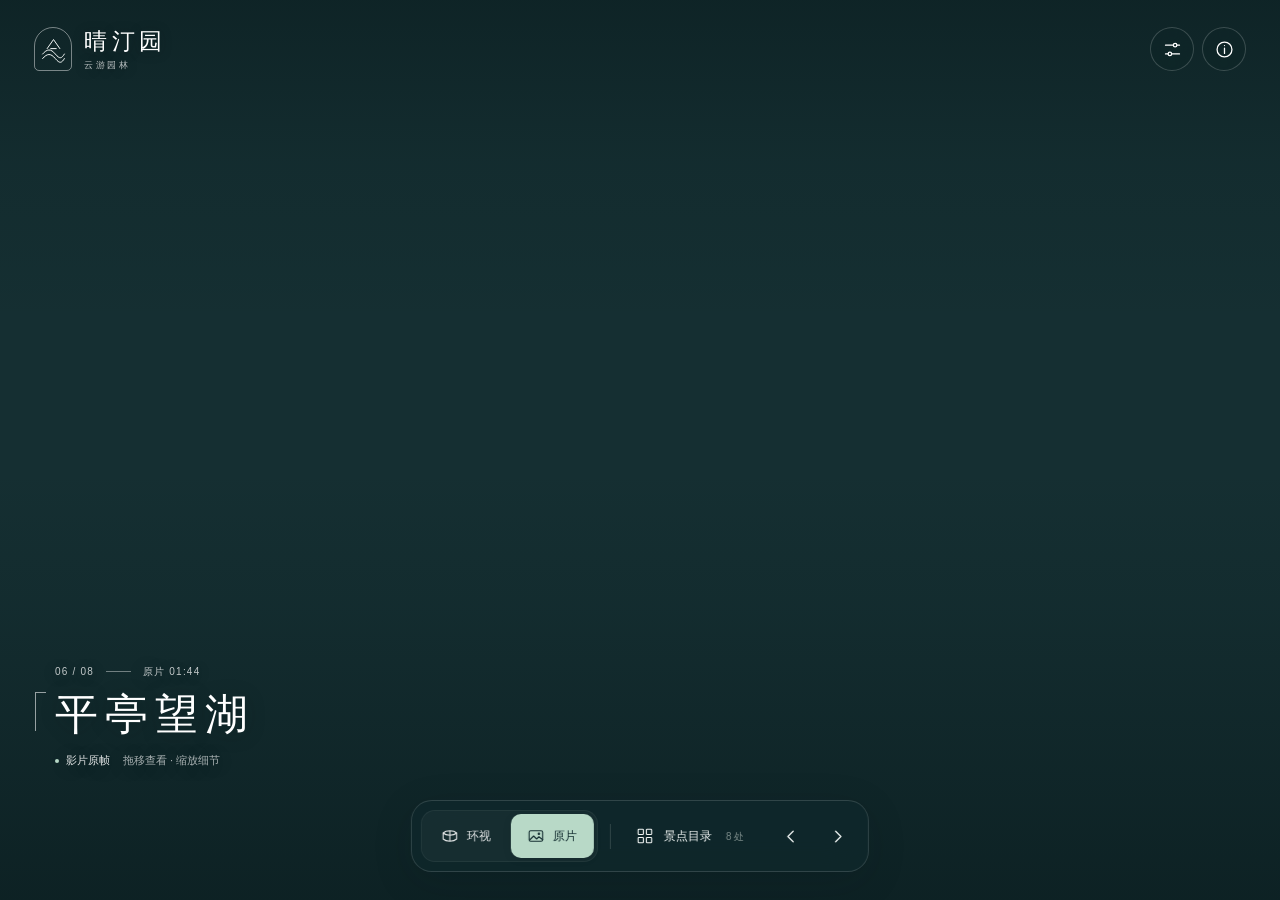
==== docs/index.html @ 7a7ada2b "Update public tour with original-film views and eight photographic inferred panoramas" ====
<!doctype html>
<html lang="zh-CN">
<head>
  <meta charset="utf-8">
  <meta name="viewport" content="width=device-width, initial-scale=1, viewport-fit=cover">
  <meta name="theme-color" content="#152f32">
  <meta name="description" content="走入晴汀园，环视湖岸、花廊与林下八处景致，也可对照最终影片的原片画面。">
  <meta http-equiv="Content-Security-Policy" content="default-src 'none'; script-src 'self'; style-src 'self'; img-src 'self' data:; connect-src 'none'; media-src 'none'; object-src 'none'; base-uri 'none'">
  <title>晴汀园 · 云游园林</title>
  <link rel="stylesheet" href="style.css?v=ui-20261027">
</head>
<body>
  <main id="tour" class="tour">
    <section id="view-area" class="view-area" tabindex="0" role="region" aria-label="园林画面，可拖动环视或缩放，Home 复位">
      <div id="photo-stage" class="photo-stage"><div id="photo-slot" class="photo-slot"></div></div>
      <canvas id="model-canvas" class="panorama" aria-hidden="true" hidden></canvas>
    </section>
    <div class="scene-shade" aria-hidden="true"></div>
    <header class="masthead">
      <div class="brand"><span class="brand-mark" aria-hidden="true"><svg viewBox="0 0 32 32"><path d="M4 21c5-6 9-6 14 0s7 5 10 0M4 26c5-6 9-6 14 0s7 5 10 0M9 15l7-10 7 10M13 15h6"/></svg></span><div><p id="tour-title" class="brand-name">晴汀园</p><p class="brand-caption">云游园林</p></div></div>
      <div class="header-actions">
        <button id="tools-toggle" class="icon-button" type="button" aria-label="画面工具" aria-expanded="false" aria-controls="view-tools" title="画面工具"><svg viewBox="0 0 24 24" aria-hidden="true"><path d="M4 7h9m4 0h3M4 17h3m4 0h9"/><circle cx="15" cy="7" r="2"/><circle cx="9" cy="17" r="2"/></svg></button>
        <button id="about-open" class="icon-button" type="button" aria-label="取景说明" aria-haspopup="dialog" aria-controls="about-dialog" title="取景说明"><svg viewBox="0 0 24 24" aria-hidden="true"><circle cx="12" cy="12" r="8.5"/><path d="M12 10.5v6M12 7.5h.01"/></svg></button>
      </div>
    </header>
    <section class="scene-heading" aria-label="当前景点">
      <div class="scene-eyebrow"><span id="scene-counter">06 / 08</span><span class="eyebrow-line" aria-hidden="true"></span><span id="source-time">原片 01:44</span></div>
      <h1 id="scene-title">平亭望湖</h1>
      <div class="view-caption"><span id="scope-label" class="scope-label" role="status" aria-live="polite">原片画面</span><span id="view-hint">拖动查看 · 双指缩放</span></div>
    </section>
    <div id="view-tools" class="view-tools" role="toolbar" aria-label="画面控制" hidden>
      <button id="zoom-in" class="icon-button" type="button" aria-label="放大画面" title="放大" disabled><svg viewBox="0 0 24 24" aria-hidden="true"><path d="M5 12h14M12 5v14"/></svg></button>
      <button id="zoom-out" class="icon-button" type="button" aria-label="缩小画面" title="缩小" disabled><svg viewBox="0 0 24 24" aria-hidden="true"><path d="M5 12h14"/></svg></button>
      <output id="view-value" aria-label="画面缩放">100%</output>
      <span class="tool-divider" aria-hidden="true"></span>
      <button id="reset-view" class="icon-button" type="button" aria-label="复位画面" title="复位 / Home" disabled><svg viewBox="0 0 24 24" aria-hidden="true"><path d="M5 8a8 8 0 1 1-1 7M5 3v5h5"/></svg></button>
      <button id="fullscreen" class="icon-button" type="button" aria-label="进入全屏" aria-pressed="false" title="全屏"><svg viewBox="0 0 24 24" aria-hidden="true"><path d="M8 3H3v5m13-5h5v5M3 16v5h5m13-5v5h-5"/></svg></button>
    </div>
    <div id="load-state" class="load-state" role="status" aria-live="polite" aria-atomic="true"><span class="load-orbit" aria-hidden="true"></span><p id="load-title">正在打开一园清景</p><p id="load-message">影像载入后，可拖动环视。</p><button id="retry" class="primary-button" type="button" hidden>重新载入</button></div>
    <p id="toast" class="toast" role="status" aria-live="polite" hidden></p>
    <footer class="journey-bar" aria-label="游览控制">
      <div class="mode-switch" role="group" aria-label="查看方式">
        <button id="mode-model" type="button" aria-label="摄影补全环视" aria-pressed="false" disabled><svg viewBox="0 0 24 24" aria-hidden="true"><path d="M3 8c4-4 14-4 18 0v8c-4 4-14 4-18 0zM3 8c4 4 14 4 18 0M12 5v14"/></svg><span>环视</span></button>
        <button id="mode-photo" type="button" aria-label="原片画面" aria-pressed="true"><svg viewBox="0 0 24 24" aria-hidden="true"><rect x="3" y="5" width="18" height="14" rx="2"/><path d="m4 17 5-5 4 4 3-3 5 4"/><circle cx="16" cy="9" r="1"/></svg><span>原片</span></button>
      </div>
      <span class="dock-divider" aria-hidden="true"></span>
      <button id="scenes-open" class="scene-launcher" type="button" aria-label="打开八处景点目录" aria-expanded="false" aria-haspopup="dialog" aria-controls="scene-dialog"><svg viewBox="0 0 24 24" aria-hidden="true"><rect x="3" y="3" width="7" height="7" rx="1"/><rect x="14" y="3" width="7" height="7" rx="1"/><rect x="3" y="14" width="7" height="7" rx="1"/><rect x="14" y="14" width="7" height="7" rx="1"/></svg><span class="button-label">景点目录</span><span class="scene-count">8 处</span></button>
      <div class="journey-steps"><button id="scene-prev" class="icon-button" type="button" aria-label="上一处景点" title="上一处" disabled><svg viewBox="0 0 24 24" aria-hidden="true"><path d="m14 6-6 6 6 6"/></svg></button><button id="scene-next" class="icon-button" type="button" aria-label="下一处景点" title="下一处" disabled><svg viewBox="0 0 24 24" aria-hidden="true"><path d="m10 6 6 6-6 6"/></svg></button></div>
    </footer>
    <dialog id="scene-dialog" class="scene-dialog" aria-labelledby="scene-dialog-title">
      <div class="sheet-heading"><div><p class="eyebrow">一园八景</p><h2 id="scene-dialog-title">换一处风景</h2></div><button id="scenes-close" class="icon-button dialog-close" type="button" aria-label="关闭景点目录"><svg viewBox="0 0 24 24" aria-hidden="true"><path d="m6 6 12 12M18 6 6 18"/></svg></button></div>
      <nav id="scene-nav" class="scene-nav" aria-label="选择景点"></nav>
      <p class="sheet-note">八处固定取景，可切换环视与原片。</p>
    </dialog>
    <dialog id="about-dialog" class="about-dialog" aria-labelledby="about-title">
      <button id="about-close" class="icon-button dialog-close" type="button" aria-label="关闭取景说明"><svg viewBox="0 0 24 24" aria-hidden="true"><path d="m6 6 12 12M18 6 6 18"/></svg></button>
      <p class="eyebrow">关于这次云游</p><h2 id="about-title">从影片，走近园林</h2>
      <p><strong>原片取景</strong>在独立原片模式完整显示最终v14影片所选原始PNG，不修改原片像素，可拖移、缩放或保存。</p>
      <p><strong>摄影环视补全</strong>环视模式仅使用同一补全全景引导的六面摄影风格影像，不叠加原片。未拍方向与生成细节为推定，可在固定位置拖动看四周；不是恢复的原始三维模型，也不能保证完整360°与影片相同。</p>
      <p class="about-help">拖动看四周，双指或滚轮缩放。键盘方向键移动视角，Home 复位。</p>
      <a id="download-source" class="download-source" download hidden><span>保存当前原片</span><svg viewBox="0 0 24 24" aria-hidden="true"><path d="M12 3v12m-5-5 5 5 5-5M4 17v4h16v-4"/></svg></a>
      <details class="source-identity"><summary>影像来源与标识</summary><dl><dt>影片 SHA-256</dt><dd id="movie-sha">未提供</dd><dt>原帧 SHA-256</dt><dd id="source-sha">未提供</dd><dt>取景时间</dt><dd id="about-time">未提供</dd><dt>环视补全依据 SHA-256</dt><dd id="model-sha">未提供</dd><dt>环视补全</dt><dd id="model-status">尚未载入</dd></dl></details>
    </dialog>
  </main>
  <noscript><p class="noscript-message">请启用 JavaScript 后查看园林。</p></noscript>
  <script src="photo-vr-index-v5.js"></script>
  <script src="viewer-source-v5.js"></script>
</body>
</html>
---- docs/style.css ----
:root {
  color-scheme: dark;
  --ink: #152f32;
  --mist: #f2f6f5;
  --jade: #b8d9c7;
  --stone: #c4d0cb;
  --white: #fff;
  --display: "Songti SC", "STSong", "SimSun", serif;
  --body: -apple-system, BlinkMacSystemFont, "PingFang SC", "Microsoft YaHei", sans-serif;
}
* { box-sizing: border-box; }
html, body { width: 100%; height: 100%; margin: 0; overflow: hidden; }
body { background: var(--ink); color: var(--white); font: 14px/1.5 var(--body); }
button, a, summary, output { font: inherit; }
button { border: 0; cursor: pointer; -webkit-tap-highlight-color: transparent; }
button, a { touch-action: manipulation; }
button:disabled { cursor: default; opacity: .35; }
button:focus-visible, a:focus-visible, summary:focus-visible {
  outline: 2px solid var(--jade); outline-offset: 4px;
}
[hidden] { display: none !important; }
svg { width: 21px; height: 21px; fill: none; stroke: currentColor; stroke-width: 1.45; stroke-linecap: round; stroke-linejoin: round; }
.tour { position: relative; width: 100%; height: 100%; height: 100dvh; min-height: 220px; isolation: isolate; overflow: hidden; }
.view-area { position: absolute; inset: 0; overflow: hidden; outline: 0; touch-action: none; cursor: grab; background: var(--ink); }
.view-area:focus-visible { outline: 2px solid #b8d9c755; outline-offset: -3px; }
.view-area.is-dragging { cursor: grabbing; }
.photo-stage, .photo-slot, .panorama { position: absolute; inset: 0; width: 100%; height: 100%; }
.photo-slot { display: grid; place-items: center; overflow: hidden; }
.photo-slot img { display: block; position: static; max-width: none; max-height: none; transform-origin: 50% 50%; user-select: none; -webkit-user-drag: none; }
.panorama { display: block; }
.scene-shade { position: absolute; z-index: 1; inset: 0; pointer-events: none; background: linear-gradient(180deg, #07171977 0%, #07171920 18%, transparent 36%, transparent 52%, #07171922 68%, #0717198f 100%); }
.masthead { position: absolute; z-index: 4; left: max(34px, env(safe-area-inset-left)); right: max(34px, env(safe-area-inset-right)); top: max(27px, env(safe-area-inset-top)); display: flex; align-items: center; justify-content: space-between; gap: 20px; pointer-events: none; }
.brand { display: flex; align-items: center; gap: 12px; text-shadow: 0 1px 12px #07171966; }
.brand-mark { display: grid; place-items: center; width: 38px; height: 44px; color: var(--mist); border: 1px solid #ffffff70; border-radius: 19px 19px 5px 5px; }
.brand-mark svg { width: 29px; height: 29px; stroke-width: 1.1; }
.brand-name { margin: 0; font: 400 23px/1.25 var(--display); letter-spacing: .2em; }
.brand-caption { margin: 5px 0 0; font-size: 9px; line-height: 1; letter-spacing: .3em; color: #ffffffb8; }
.header-actions { display: flex; gap: 8px; pointer-events: auto; }
.icon-button { display: inline-flex; align-items: center; justify-content: center; flex: 0 0 44px; width: 44px; min-width: 44px; height: 44px; min-height: 44px; padding: 0; color: inherit; background: transparent; border-radius: 50%; transition: background .18s ease, color .18s ease; }
.icon-button:hover:not(:disabled) { background: #ffffff18; }
.header-actions .icon-button { background: #0a242733; border: 1px solid #ffffff30; -webkit-backdrop-filter: blur(12px); backdrop-filter: blur(12px); }
.header-actions .icon-button:hover, .header-actions .icon-button[aria-expanded="true"] { background: #f2f6f5ed; color: var(--ink); }
.scene-heading { position: absolute; z-index: 3; left: max(55px, env(safe-area-inset-left)); bottom: calc(max(28px, env(safe-area-inset-bottom)) + 102px); max-width: min(680px, calc(100% - 90px)); pointer-events: none; text-shadow: 0 2px 20px #07171955; }
.scene-heading::before { content: ""; position: absolute; left: -20px; top: 28px; width: 10px; height: 38px; border-top: 1px solid #ffffff90; border-left: 1px solid #ffffff90; }
.scene-eyebrow { display: flex; align-items: center; gap: 12px; color: #ffffffbf; font-size: 10px; letter-spacing: .12em; font-variant-numeric: tabular-nums; }
.eyebrow-line { height: 1px; width: 25px; background: #ffffff66; }
.scene-heading h1 { margin: 10px 0 11px; font: 400 43px/1.2 var(--display); letter-spacing: .16em; }
.view-caption { display: flex; align-items: center; gap: 13px; flex-wrap: wrap; color: #ffffffe0; font-size: 11px; line-height: 1.7; }
.scope-label { display: inline-flex; align-items: center; gap: 7px; }
.scope-label::before { content: ""; flex: 0 0 4px; width: 4px; height: 4px; border-radius: 50%; background: var(--jade); }
#view-hint { color: #ffffffa3; }
.journey-bar { position: absolute; z-index: 5; left: 50%; bottom: max(28px, env(safe-area-inset-bottom)); transform: translateX(-50%); display: flex; align-items: center; gap: 12px; width: max-content; max-width: calc(100% - 48px); padding: 9px; color: var(--mist); background: #10282bde; border: 1px solid #ffffff24; border-radius: 21px; box-shadow: 0 10px 40px #07171924; -webkit-backdrop-filter: blur(22px); backdrop-filter: blur(22px); }
.mode-switch { display: flex; align-items: center; gap: 3px; padding: 3px; background: #ffffff09; border: 1px solid #ffffff0d; border-radius: 14px; }
.mode-switch button { display: inline-flex; align-items: center; justify-content: center; gap: 8px; min-height: 44px; min-width: 83px; padding: 0 15px; color: #ffffffe0; background: transparent; border-radius: 10px; font-size: 12px; letter-spacing: .02em; transition: background .18s ease, color .18s ease; }
.mode-switch button svg { width: 18px; height: 18px; }
.mode-switch button[aria-pressed="true"] { color: var(--ink); background: var(--jade); box-shadow: 0 2px 9px #00000012; }
.mode-switch button:hover:not(:disabled):not([aria-pressed="true"]) { background: #ffffff0d; }
.dock-divider, .tool-divider { flex: 0 0 1px; width: 1px; height: 25px; background: #ffffff24; }
.scene-launcher { display: inline-flex; align-items: center; justify-content: center; gap: 10px; min-height: 44px; padding: 0 13px; color: var(--mist); background: transparent; border-radius: 12px; font-size: 12px; white-space: nowrap; transition: background .18s ease; }
.scene-launcher:hover, .scene-launcher[aria-expanded="true"] { background: #ffffff12; }
.scene-launcher svg { width: 18px; height: 18px; }
.scene-count { margin-left: 4px; color: #c4d0cb99; font-size: 10px; }
.journey-steps { display: flex; align-items: center; gap: 2px; }
.journey-steps .icon-button { border-radius: 12px; }
.view-tools { position: absolute; z-index: 6; top: calc(max(27px, env(safe-area-inset-top)) + 60px); right: max(34px, env(safe-area-inset-right)); display: flex; align-items: center; gap: 2px; max-width: calc(100% - 32px); padding: 6px; color: var(--mist); background: #10282bed; border: 1px solid #ffffff24; border-radius: 17px; box-shadow: 0 10px 40px #07171933; -webkit-backdrop-filter: blur(20px); backdrop-filter: blur(20px); }
.view-tools .icon-button { border-radius: 11px; }
.view-tools output { min-width: 40px; text-align: center; font-size: 10px; color: #c4d0cbcc; font-variant-numeric: tabular-nums; }
.view-tools .tool-divider { margin: 0 4px; }
.load-state { position: absolute; z-index: 6; left: 50%; top: 50%; transform: translate(-50%, -50%); display: flex; flex-direction: column; align-items: center; width: max-content; max-width: min(420px, calc(100% - 40px)); padding: 25px 30px; color: var(--mist); background: #10282bee; border: 1px solid #ffffff1c; border-radius: 18px; text-align: center; pointer-events: none; box-shadow: 0 8px 35px #00000016; }
.load-orbit { display: block; width: 23px; height: 23px; margin: 0 0 10px; border: 1px solid #b8d9c740; border-top-color: var(--jade); border-right-color: var(--jade); border-radius: 50%; animation: orbit 1.15s linear infinite; }
@keyframes orbit { to { transform: rotate(360deg); } }
.load-state p { max-width: 350px; margin: 3px 0; font-size: 13px; line-height: 1.7; }
.load-state #load-message { color: #c4d0cbbf; font-size: 11px; }
.load-state.is-error .load-orbit { animation: none; border-color: #c4d0cb88; }
.load-state.is-background { top: calc(max(27px, env(safe-area-inset-top)) + 63px); right: max(34px, env(safe-area-inset-right)); left: auto; transform: none; max-width: min(340px, calc(100% - 40px)); padding: 13px 16px 13px 43px; align-items: flex-start; text-align: left; border-radius: 13px; background: #10282bdb; -webkit-backdrop-filter: blur(16px); backdrop-filter: blur(16px); }
.load-state.is-background .load-orbit { position: absolute; left: 15px; top: 17px; width: 15px; height: 15px; margin: 0; }
.load-state.is-background p { font-size: 11px; margin: 1px 0; }
.load-state.is-background #load-message { font-size: 10px; }
.primary-button { pointer-events: auto; min-height: 44px; padding: 0 19px; margin-top: 15px; color: var(--ink); background: var(--jade); border-radius: 10px; font-size: 12px; }
.toast { position: absolute; z-index: 7; left: 50%; bottom: calc(max(28px, env(safe-area-inset-bottom)) + 91px); transform: translateX(-50%); width: max-content; max-width: min(500px, calc(100% - 32px)); margin: 0; padding: 11px 17px; color: var(--mist); background: #10282bee; border: 1px solid #ffffff22; border-radius: 12px; box-shadow: 0 8px 30px #07171926; font-size: 12px; line-height: 1.8; text-align: center; pointer-events: none; }
dialog { color-scheme: light; color: var(--ink); background: var(--mist); border: 1px solid #ffffff80; box-shadow: 0 25px 100px #07171955; }
dialog::backdrop { background: #06191c66; -webkit-backdrop-filter: blur(7px); backdrop-filter: blur(7px); }
dialog .icon-button:hover { background: #152f320b; }
dialog button:focus-visible, dialog a:focus-visible, dialog summary:focus-visible { outline-color: #35705c; outline-offset: 3px; }
.scene-dialog { position: fixed; inset: auto 0 max(24px, env(safe-area-inset-bottom)); width: min(1000px, calc(100% - 64px)); max-height: calc(100dvh - 64px); margin: 0 auto; padding: 26px 28px 17px; border-radius: 24px; overflow: hidden; }
.scene-dialog[open] { display: flex; flex-direction: column; animation: sheet-in .22s ease-out; }
@keyframes sheet-in { from { opacity: 0; transform: translateY(12px); } to { opacity: 1; transform: translateY(0); } }
.sheet-heading { display: flex; flex: 0 0 auto; align-items: center; justify-content: space-between; gap: 16px; margin-bottom: 22px; }
.eyebrow { margin: 0 0 7px; font-size: 10px; letter-spacing: .15em; color: #587172; }
.sheet-heading h2, .about-dialog h2 { margin: 0; font: 400 28px/1.3 var(--display); letter-spacing: .12em; }
.dialog-close { color: var(--ink); background: #152f3208; }
.scene-nav { display: grid; grid-template-columns: repeat(4, minmax(0, 1fr)); gap: 15px; min-height: 0; overflow-y: auto; overflow-x: hidden; overscroll-behavior: contain; padding: 3px; margin: -3px; scrollbar-width: thin; scrollbar-color: #a7b9b2 transparent; }
.scene-card { position: relative; display: flex; flex-direction: column; gap: 10px; min-width: 0; padding: 6px 6px 10px; color: var(--ink); background: transparent; border: 1px solid transparent; border-radius: 13px; text-align: left; transition: background .18s ease, border-color .18s ease; }
.scene-card:hover { background: #fff9; border-color: #152f321a; }
.scene-card[aria-current="location"] { background: #fff; border-color: #709c85; box-shadow: 0 3px 14px #152f3208; }
.scene-thumb { display: block; flex: 0 0 auto; width: 100%; height: auto; aspect-ratio: 16 / 9; object-fit: cover; background: #dce6e0; border-radius: 8px; }
.card-info { display: grid; grid-template-columns: 26px minmax(0, 1fr); grid-template-rows: auto auto; column-gap: 6px; row-gap: 4px; padding: 0 5px; }
.node-number { grid-column: 1; grid-row: 1 / 3; align-self: center; color: #80948d; font-size: 10px; font-variant-numeric: tabular-nums; }
.node-label { grid-column: 2; grid-row: 1; font-size: 13px; line-height: 1.35; letter-spacing: .04em; white-space: nowrap; }
.node-time { grid-column: 2; grid-row: 2; color: #78908a; font-size: 10px; font-variant-numeric: tabular-nums; }
.scene-check { position: absolute; display: grid; place-items: center; right: 13px; top: 13px; width: 24px; height: 24px; border: 1px solid #fff8; border-radius: 50%; font-size: 12px; color: var(--ink); background: var(--jade); opacity: 0; box-shadow: 0 2px 7px #0000001a; }
.scene-card[aria-current="location"] .scene-check { opacity: 1; }
.sheet-note { flex: 0 0 auto; margin: 17px 3px 0; font-size: 10px; color: #78908a; letter-spacing: .02em; }
.about-dialog { position: fixed; inset: 0; width: min(490px, calc(100% - 40px)); max-height: calc(100dvh - 48px); margin: auto; padding: 40px 33px 28px; border-radius: 23px; overflow-y: auto; overscroll-behavior: contain; scrollbar-width: thin; }
.about-dialog > .dialog-close { position: absolute; top: 13px; right: 13px; }
.about-dialog .eyebrow { margin-bottom: 12px; }
.about-dialog h2 { margin: 0 0 24px; padding-right: 18px; font-size: 28px; }
.about-dialog > p:not(.eyebrow) { margin: 0 0 17px; color: #536c6b; font-size: 12px; line-height: 2; }
.about-dialog strong { color: var(--ink); font-weight: 500; }
.about-dialog p.about-help { font-size: 11px; color: #78908a; }
.download-source { display: flex; justify-content: space-between; align-items: center; gap: 20px; min-height: 48px; padding: 0 14px; margin: 22px 0; color: var(--ink); background: #e0ebe4; border: 1px solid #152f3210; border-radius: 10px; font-size: 12px; text-decoration: none; }
.download-source svg { width: 18px; height: 18px; }
.source-identity { border-top: 1px solid #152f321a; padding-top: 12px; margin-top: 22px; }
.source-identity summary { display: list-item; min-height: 44px; padding: 12px 0; color: #718981; cursor: pointer; font-size: 11px; }
.source-identity dl { margin: 14px 0 0; font-size: 10px; line-height: 1.8; }
.source-identity dt { color: #78908a; margin-top: 13px; }
.source-identity dd { margin: 3px 0 0; color: #536c6b; overflow-wrap: anywhere; font-variant-numeric: tabular-nums; }
.noscript-message { position: fixed; z-index: 8; left: 20px; right: 20px; top: 40%; max-width: 430px; margin: 0 auto; padding: 22px; color: var(--ink); background: var(--mist); border-radius: 12px; text-align: center; }
@media (max-width: 700px) {
  .masthead { left: max(22px, env(safe-area-inset-left)); right: max(22px, env(safe-area-inset-right)); top: max(22px, env(safe-area-inset-top)); }
  .brand-name { font-size: 21px; }
  .scene-heading { left: max(37px, env(safe-area-inset-left)); bottom: calc(max(22px, env(safe-area-inset-bottom)) + 100px); max-width: calc(100% - 66px); }
  .scene-heading h1 { font-size: 36px; }
  .scene-heading::before { left: -15px; width: 8px; height: 32px; }
  .journey-bar { gap: 8px; bottom: max(22px, env(safe-area-inset-bottom)); padding: 7px; max-width: calc(100% - 32px); border-radius: 19px; }
  .mode-switch button { min-width: 72px; padding: 0 11px; gap: 7px; }
  .scene-launcher { gap: 8px; padding: 0 10px; }
  .scene-count { display: none; }
  .view-tools { top: calc(max(22px, env(safe-area-inset-top)) + 60px); right: max(22px, env(safe-area-inset-right)); }
  .load-state.is-background { top: calc(max(22px, env(safe-area-inset-top)) + 60px); right: max(22px, env(safe-area-inset-right)); }
  .scene-dialog { inset-block-end: max(16px, env(safe-area-inset-bottom)); width: calc(100% - 32px); padding: 23px 20px 17px; max-height: calc(100dvh - 40px); border-radius: 22px; }
  .scene-nav { grid-template-columns: repeat(2, minmax(0, 1fr)); gap: 12px; }
  .sheet-heading { margin-bottom: 17px; }
  .sheet-heading h2 { font-size: 25px; }
  .toast { bottom: calc(max(22px, env(safe-area-inset-bottom)) + 86px); }
}
@media (max-width: 480px) {
  .masthead { left: max(18px, env(safe-area-inset-left)); right: max(16px, env(safe-area-inset-right)); top: max(20px, env(safe-area-inset-top)); }
  .brand { gap: 10px; }
  .brand-mark { width: 33px; height: 40px; }
  .brand-mark svg { width: 26px; height: 26px; }
  .brand-name { font-size: 20px; }
  .brand-caption { font-size: 8px; margin-top: 5px; }
  .header-actions { gap: 6px; }
  .scene-heading { left: max(31px, env(safe-area-inset-left)); bottom: calc(max(18px, env(safe-area-inset-bottom)) + 99px); max-width: calc(100% - 50px); }
  .scene-heading::before { top: 25px; left: -13px; height: 29px; width: 7px; }
  .scene-heading h1 { font-size: 31px; margin: 9px 0 9px; letter-spacing: .12em; }
  .scene-eyebrow { gap: 10px; font-size: 9px; }
  .eyebrow-line { width: 19px; }
  .view-caption { gap: 8px; font-size: 10px; line-height: 1.7; }
  #view-hint { display: none; }
  .journey-bar { gap: 6px; padding: 6px; bottom: max(18px, env(safe-area-inset-bottom)); max-width: calc(100% - 24px); border-radius: 18px; }
  .mode-switch { padding: 3px; gap: 0; border-radius: 13px; }
  .mode-switch button { min-width: 56px; min-height: 44px; padding: 0 8px; font-size: 12px; border-radius: 9px; }
  .mode-switch button svg { display: none; }
  .scene-launcher { width: 44px; min-width: 44px; min-height: 44px; padding: 0; }
  .scene-launcher .button-label { display: none; }
  .journey-steps { gap: 0; }
  .dock-divider { height: 23px; }
  .view-tools { top: calc(max(20px, env(safe-area-inset-top)) + 58px); right: max(16px, env(safe-area-inset-right)); padding: 5px; gap: 0; }
  .view-tools output { min-width: 34px; }
  .view-tools .tool-divider { margin: 0 2px; }
  .load-state { padding: 21px 22px; }
  .load-state.is-background { top: calc(max(20px, env(safe-area-inset-top)) + 58px); right: max(16px, env(safe-area-inset-right)); max-width: calc(100% - 32px); }
  .scene-dialog { inset-block-end: 0; width: 100%; max-height: calc(100dvh - max(24px, env(safe-area-inset-top))); padding: 24px 16px max(17px, env(safe-area-inset-bottom)); border-radius: 23px 23px 0 0; border-bottom: 0; }
  .sheet-heading { margin-bottom: 16px; padding: 0 3px; }
  .scene-nav { gap: 10px; }
  .scene-card { gap: 9px; padding: 5px 5px 10px; border-radius: 11px; }
  .scene-thumb { border-radius: 7px; }
  .card-info { grid-template-columns: 22px minmax(0, 1fr); column-gap: 4px; padding: 0 3px; }
  .node-number { font-size: 9px; }
  .node-label { font-size: 12px; }
  .node-time { font-size: 9px; }
  .scene-check { top: 11px; right: 11px; width: 23px; height: 23px; }
  .sheet-note { margin-top: 16px; font-size: 9px; }
  .about-dialog { width: calc(100% - 28px); padding: 38px 25px 23px; border-radius: 20px; max-height: calc(100dvh - 32px); }
  .about-dialog h2 { font-size: 25px; margin-bottom: 22px; padding-right: 0; }
  .about-dialog > p:not(.eyebrow) { font-size: 12px; }
  .toast { bottom: calc(max(18px, env(safe-area-inset-bottom)) + 84px); font-size: 11px; padding: 10px 14px; }
}
@media (max-height: 520px) and (orientation: landscape) {
  .masthead { top: max(12px, env(safe-area-inset-top)); left: max(24px, env(safe-area-inset-left)); right: max(20px, env(safe-area-inset-right)); }
  .brand-mark { width: 29px; height: 35px; }
  .brand-mark svg { width: 24px; height: 24px; }
  .brand-name { font-size: 19px; }
  .brand-caption { font-size: 8px; margin-top: 3px; }
  .scene-heading { bottom: calc(max(12px, env(safe-area-inset-bottom)) + 77px); left: max(37px, env(safe-area-inset-left)); }
  .scene-heading h1 { font-size: 28px; margin: 6px 0; }
  .scene-heading::before { top: 23px; height: 28px; }
  .scene-eyebrow { font-size: 9px; }
  .view-caption { font-size: 9px; }
  #view-hint { display: none; }
  .journey-bar { padding: 5px; gap: 8px; bottom: max(12px, env(safe-area-inset-bottom)); border-radius: 17px; }
  .mode-switch { padding: 2px; }
  .mode-switch button { min-width: 65px; padding: 0 10px; }
  .view-tools { top: calc(max(12px, env(safe-area-inset-top)) + 53px); right: max(20px, env(safe-area-inset-right)); padding: 4px; }
  .load-state.is-background { top: calc(max(12px, env(safe-area-inset-top)) + 53px); right: max(20px, env(safe-area-inset-right)); max-width: 330px; }
  .scene-dialog { width: min(900px, calc(100% - 36px)); inset-block-end: max(12px, env(safe-area-inset-bottom)); max-height: calc(100dvh - 24px); padding: 15px 20px 12px; border-radius: 18px; border-bottom: 1px solid #ffffff80; }
  .scene-nav { grid-template-columns: repeat(4, minmax(0, 1fr)); gap: 9px; }
  .sheet-heading { margin-bottom: 13px; }
  .sheet-heading h2 { font-size: 23px; }
  .sheet-heading .eyebrow { font-size: 9px; margin-bottom: 3px; }
  .sheet-note { margin-top: 10px; font-size: 9px; }
  .scene-card { gap: 7px; }
  .node-label { font-size: 11px; }
  .node-time { font-size: 9px; }
  .card-info { grid-template-columns: 20px minmax(0, 1fr); }
  .about-dialog { max-height: calc(100dvh - 24px); padding: 28px 30px 22px; }
  .toast { bottom: calc(max(12px, env(safe-area-inset-bottom)) + 78px); }
}
@media (prefers-reduced-motion: reduce) {
  *, *::before, *::after { animation: none !important; transition: none !important; scroll-behavior: auto !important; }
}
@supports not ((backdrop-filter: blur(1px)) or (-webkit-backdrop-filter: blur(1px))) {
  .journey-bar, .view-tools, .load-state.is-background { background: #10282bf5; }
  .header-actions .icon-button { background: #10282bcc; }
}
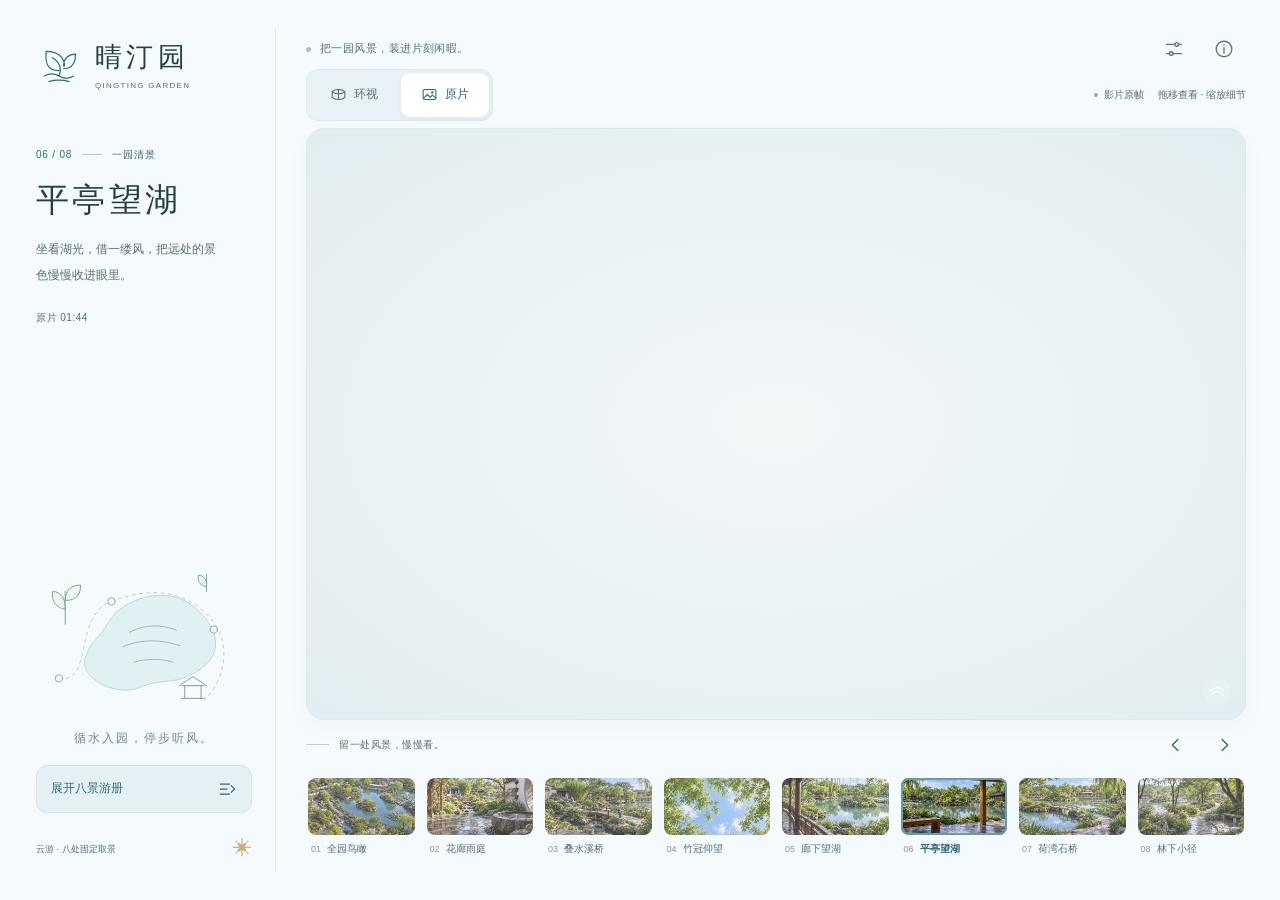
==== commit 8abbaf53: "Publish fresh light garden guide UI with desktop and mobile scene navigation" ====
--- a/docs/index.html
+++ b/docs/index.html
@@ -3,32 +3,44 @@
 <head>
   <meta charset="utf-8">
   <meta name="viewport" content="width=device-width, initial-scale=1, viewport-fit=cover">
-  <meta name="theme-color" content="#152f32">
-  <meta name="description" content="走入晴汀园，环视湖岸、花廊与林下八处景致，也可对照最终影片的原片画面。">
+  <meta name="theme-color" content="#f5fafc">
+  <meta name="description" content="循水入园，停步听风。用一册清景，走近晴汀园的八处风景。">
   <meta http-equiv="Content-Security-Policy" content="default-src 'none'; script-src 'self'; style-src 'self'; img-src 'self' data:; connect-src 'none'; media-src 'none'; object-src 'none'; base-uri 'none'">
-  <title>晴汀园 · 云游园林</title>
-  <link rel="stylesheet" href="style.css?v=ui-20261027">
+  <title>晴汀园 · 清景游册</title>
+  <link rel="stylesheet" href="style-fresh-v6.css?v=3">
 </head>
 <body>
   <main id="tour" class="tour">
-    <section id="view-area" class="view-area" tabindex="0" role="region" aria-label="园林画面，可拖动环视或缩放，Home 复位">
-      <div id="photo-stage" class="photo-stage"><div id="photo-slot" class="photo-slot"></div></div>
-      <canvas id="model-canvas" class="panorama" aria-hidden="true" hidden></canvas>
-    </section>
-    <div class="scene-shade" aria-hidden="true"></div>
-    <header class="masthead">
-      <div class="brand"><span class="brand-mark" aria-hidden="true"><svg viewBox="0 0 32 32"><path d="M4 21c5-6 9-6 14 0s7 5 10 0M4 26c5-6 9-6 14 0s7 5 10 0M9 15l7-10 7 10M13 15h6"/></svg></span><div><p id="tour-title" class="brand-name">晴汀园</p><p class="brand-caption">云游园林</p></div></div>
-      <div class="header-actions">
+    <aside class="garden-guide" aria-label="晴汀园游册">
+      <header class="brand">
+        <span class="brand-mark" aria-hidden="true"><svg viewBox="0 0 48 48"><path d="M24 29C10 29 9 19 10 8c12 0 20 6 20 16M17 15c8 5 10 12 7 20M29 24c0-9 6-13 13-13 0 10-4 16-13 16M8 35c5-3 11-3 16 0s11 3 16 0M13 41c6-2 16-2 22 0"/></svg></span>
+        <div><p id="tour-title" class="brand-name">晴汀园</p><p class="brand-caption">QINGTING GARDEN</p></div>
+      </header>
+      <section class="scene-heading" aria-label="当前景点">
+        <div class="scene-eyebrow"><span id="scene-counter">06 / 08</span><span class="eyebrow-line" aria-hidden="true"></span><span>一园清景</span></div>
+        <h1 id="scene-title">平亭望湖</h1>
+        <p id="scene-intro" class="scene-intro">坐看湖光，借一缕风，把远处的景色慢慢收进眼里。</p>
+        <span id="source-time" class="source-time">原片 01:44</span>
+      </section>
+      <div class="garden-sketch" aria-hidden="true">
+        <svg viewBox="0 0 220 170"><path class="pond" d="M70 62c17-29 66-42 94-19s35 51 8 70-43 9-67 20-67-10-60-32 15-20 25-39Z"/><path class="ripple" d="M94 72c17-9 37-9 52-2m-59 18c20-9 43-8 63-1m-51 18c14-4 31-4 43 0"/><path class="route" d="M16 123c39 6 15-69 58-85s78-13 106 15 21 69-3 94"/><path class="twig" d="M23 63V27m0 20c-13-3-15-12-14-20 9 0 15 8 14 20Zm0-10c14 0 17-8 17-17-11 0-17 6-17 17ZM179 27V8m0 14c-8-2-10-7-9-13 6 0 10 6 9 13Z"/><path class="pavilion" d="m149 131 15-10 15 10m-27 0h24m-21 0v14m18-14v14m-22 0h26"/><circle class="route-stop" cx="74" cy="38" r="4"/><circle class="route-stop" cx="16" cy="123" r="4"/><circle class="route-stop" cx="187" cy="69" r="4"/></svg>
+        <p>循水入园，停步听风。</p>
+      </div>
+      <button id="scenes-open" class="scene-launcher" type="button" aria-label="打开八处景点目录" aria-expanded="false" aria-haspopup="dialog" aria-controls="scene-dialog"><span>展开八景游册</span><svg viewBox="0 0 24 24" aria-hidden="true"><path d="M4 6h11M4 12h8M4 18h11m2-10 4 4-4 4"/></svg></button>
+      <div class="guide-foot"><span>云游 · 八处固定取景</span><span class="little-flower" aria-hidden="true">✳</span></div>
+    </aside>
+    <section class="viewer-panel" aria-label="园林影像与游览控制">
+      <header class="masthead"><p class="page-note"><span class="note-dot" aria-hidden="true"></span>把一园风景，装进片刻闲暇。</p>      <div class="header-actions">
         <button id="tools-toggle" class="icon-button" type="button" aria-label="画面工具" aria-expanded="false" aria-controls="view-tools" title="画面工具"><svg viewBox="0 0 24 24" aria-hidden="true"><path d="M4 7h9m4 0h3M4 17h3m4 0h9"/><circle cx="15" cy="7" r="2"/><circle cx="9" cy="17" r="2"/></svg></button>
         <button id="about-open" class="icon-button" type="button" aria-label="取景说明" aria-haspopup="dialog" aria-controls="about-dialog" title="取景说明"><svg viewBox="0 0 24 24" aria-hidden="true"><circle cx="12" cy="12" r="8.5"/><path d="M12 10.5v6M12 7.5h.01"/></svg></button>
-      </div>
-    </header>
-    <section class="scene-heading" aria-label="当前景点">
-      <div class="scene-eyebrow"><span id="scene-counter">06 / 08</span><span class="eyebrow-line" aria-hidden="true"></span><span id="source-time">原片 01:44</span></div>
-      <h1 id="scene-title">平亭望湖</h1>
-      <div class="view-caption"><span id="scope-label" class="scope-label" role="status" aria-live="polite">原片画面</span><span id="view-hint">拖动查看 · 双指缩放</span></div>
-    </section>
-    <div id="view-tools" class="view-tools" role="toolbar" aria-label="画面控制" hidden>
+      </div></header>
+      <div class="view-topbar">      <div class="mode-switch" role="group" aria-label="查看方式">
+        <button id="mode-model" type="button" aria-label="摄影补全环视" aria-pressed="false" disabled><svg viewBox="0 0 24 24" aria-hidden="true"><path d="M3 8c4-4 14-4 18 0v8c-4 4-14 4-18 0zM3 8c4 4 14 4 18 0M12 5v14"/></svg><span>环视</span></button>
+        <button id="mode-photo" type="button" aria-label="原片画面" aria-pressed="true"><svg viewBox="0 0 24 24" aria-hidden="true"><rect x="3" y="5" width="18" height="14" rx="2"/><path d="m4 17 5-5 4 4 3-3 5 4"/><circle cx="16" cy="9" r="1"/></svg><span>原片</span></button>
+      </div><div class="view-caption"><span id="scope-label" class="scope-label" role="status" aria-live="polite">影片原帧</span><span id="view-hint">拖移查看 · 缩放细节</span></div></div>
+      <div class="picture-frame">
+        <section id="view-area" class="view-area" tabindex="0" role="region" aria-label="园林画面，可拖动环视或缩放，Home 复位"><div id="photo-stage" class="photo-stage"><div id="photo-slot" class="photo-slot"></div></div><canvas id="model-canvas" class="panorama" aria-hidden="true" hidden></canvas></section>
+            <div id="view-tools" class="view-tools" role="toolbar" aria-label="画面控制" hidden>
       <button id="zoom-in" class="icon-button" type="button" aria-label="放大画面" title="放大" disabled><svg viewBox="0 0 24 24" aria-hidden="true"><path d="M5 12h14M12 5v14"/></svg></button>
       <button id="zoom-out" class="icon-button" type="button" aria-label="缩小画面" title="缩小" disabled><svg viewBox="0 0 24 24" aria-hidden="true"><path d="M5 12h14"/></svg></button>
       <output id="view-value" aria-label="画面缩放">100%</output>
@@ -36,17 +48,14 @@
       <button id="reset-view" class="icon-button" type="button" aria-label="复位画面" title="复位 / Home" disabled><svg viewBox="0 0 24 24" aria-hidden="true"><path d="M5 8a8 8 0 1 1-1 7M5 3v5h5"/></svg></button>
       <button id="fullscreen" class="icon-button" type="button" aria-label="进入全屏" aria-pressed="false" title="全屏"><svg viewBox="0 0 24 24" aria-hidden="true"><path d="M8 3H3v5m13-5h5v5M3 16v5h5m13-5v5h-5"/></svg></button>
     </div>
-    <div id="load-state" class="load-state" role="status" aria-live="polite" aria-atomic="true"><span class="load-orbit" aria-hidden="true"></span><p id="load-title">正在打开一园清景</p><p id="load-message">影像载入后，可拖动环视。</p><button id="retry" class="primary-button" type="button" hidden>重新载入</button></div>
-    <p id="toast" class="toast" role="status" aria-live="polite" hidden></p>
-    <footer class="journey-bar" aria-label="游览控制">
-      <div class="mode-switch" role="group" aria-label="查看方式">
-        <button id="mode-model" type="button" aria-label="摄影补全环视" aria-pressed="false" disabled><svg viewBox="0 0 24 24" aria-hidden="true"><path d="M3 8c4-4 14-4 18 0v8c-4 4-14 4-18 0zM3 8c4 4 14 4 18 0M12 5v14"/></svg><span>环视</span></button>
-        <button id="mode-photo" type="button" aria-label="原片画面" aria-pressed="true"><svg viewBox="0 0 24 24" aria-hidden="true"><rect x="3" y="5" width="18" height="14" rx="2"/><path d="m4 17 5-5 4 4 3-3 5 4"/><circle cx="16" cy="9" r="1"/></svg><span>原片</span></button>
+            <div id="load-state" class="load-state" role="status" aria-live="polite" aria-atomic="true"><span class="load-orbit" aria-hidden="true"></span><p id="load-title">正在打开一园清景</p><p id="load-message">影像载入后，可拖动环视。</p><button id="retry" class="primary-button" type="button" hidden>重新载入</button></div>
+        <p id="toast" class="toast" role="status" aria-live="polite" hidden></p>
+        <span class="frame-corner" aria-hidden="true"><svg viewBox="0 0 24 24"><path d="M4 12c5-6 11-6 16 0M4 17c5-6 11-6 16 0"/></svg></span>
       </div>
-      <span class="dock-divider" aria-hidden="true"></span>
-      <button id="scenes-open" class="scene-launcher" type="button" aria-label="打开八处景点目录" aria-expanded="false" aria-haspopup="dialog" aria-controls="scene-dialog"><svg viewBox="0 0 24 24" aria-hidden="true"><rect x="3" y="3" width="7" height="7" rx="1"/><rect x="14" y="3" width="7" height="7" rx="1"/><rect x="3" y="14" width="7" height="7" rx="1"/><rect x="14" y="14" width="7" height="7" rx="1"/></svg><span class="button-label">景点目录</span><span class="scene-count">8 处</span></button>
-      <div class="journey-steps"><button id="scene-prev" class="icon-button" type="button" aria-label="上一处景点" title="上一处" disabled><svg viewBox="0 0 24 24" aria-hidden="true"><path d="m14 6-6 6 6 6"/></svg></button><button id="scene-next" class="icon-button" type="button" aria-label="下一处景点" title="下一处" disabled><svg viewBox="0 0 24 24" aria-hidden="true"><path d="m10 6 6 6-6 6"/></svg></button></div>
-    </footer>
+      <div class="frame-footer"><p><span class="tiny-line" aria-hidden="true"></span>留一处风景，慢慢看。</p>      <div class="journey-steps"><button id="scene-prev" class="icon-button" type="button" aria-label="上一处景点" title="上一处" disabled><svg viewBox="0 0 24 24" aria-hidden="true"><path d="m14 6-6 6 6 6"/></svg></button><button id="scene-next" class="icon-button" type="button" aria-label="下一处景点" title="下一处" disabled><svg viewBox="0 0 24 24" aria-hidden="true"><path d="m10 6 6 6-6 6"/></svg></button></div></div>
+      <div class="mobile-story"><span aria-hidden="true">清<br>景</span><p id="scene-intro-mobile">坐看湖光，借一缕风，把远处的景色慢慢收进眼里。</p></div>
+      <nav id="scene-rail" class="scene-rail" aria-label="八景快捷切换"></nav>
+    </section>
     <dialog id="scene-dialog" class="scene-dialog" aria-labelledby="scene-dialog-title">
       <div class="sheet-heading"><div><p class="eyebrow">一园八景</p><h2 id="scene-dialog-title">换一处风景</h2></div><button id="scenes-close" class="icon-button dialog-close" type="button" aria-label="关闭景点目录"><svg viewBox="0 0 24 24" aria-hidden="true"><path d="m6 6 12 12M18 6 6 18"/></svg></button></div>
       <nav id="scene-nav" class="scene-nav" aria-label="选择景点"></nav>
@@ -64,6 +73,6 @@
   </main>
   <noscript><p class="noscript-message">请启用 JavaScript 后查看园林。</p></noscript>
   <script src="photo-vr-index-v5.js"></script>
-  <script src="viewer-source-v5.js"></script>
+  <script src="viewer-ui-v6.js?v=3"></script>
 </body>
 </html>
--- a/docs/style-fresh-v6.css
+++ b/docs/style-fresh-v6.css
@@ -0,0 +1,34 @@
+:root{color-scheme:light;--paper:#f5fafc;--white:#fff;--ink:#253f48;--muted:#566f7a;--water:#326c7a;--wash:#e4f1f3;--line:#dbe8ed;--display:"Songti SC","STSong","SimSun",serif;--body:-apple-system,BlinkMacSystemFont,"PingFang SC","Microsoft YaHei",sans-serif}
+*{box-sizing:border-box}html,body{width:100%;height:100%;margin:0}body{background:var(--paper);color:var(--ink);font:14px/1.6 var(--body);overflow:hidden}button,a,summary,output{font:inherit}button{border:0;cursor:pointer;-webkit-tap-highlight-color:transparent}button,a{touch-action:manipulation}button:disabled{cursor:default;opacity:.35}[hidden]{display:none!important}button:focus-visible,a:focus-visible,summary:focus-visible{outline:2px solid var(--water);outline-offset:3px}svg{width:22px;height:22px;fill:none;stroke:currentColor;stroke-width:1.5;stroke-linecap:round;stroke-linejoin:round}.tour{display:grid;grid-template-columns:248px minmax(0,1fr);gap:30px;width:100%;height:100dvh;min-height:360px;padding:28px 34px 28px 28px;isolation:isolate}.garden-guide{display:flex;flex-direction:column;min-height:0;padding:12px 23px 8px 8px;border-right:1px solid var(--line)}.brand{display:flex;align-items:center;gap:13px}.brand-mark{display:grid;place-items:center;width:46px;height:52px;color:var(--water)}.brand-mark svg{width:44px;height:44px;stroke-width:1.3}.brand-name{font:400 27px/1.3 var(--display);letter-spacing:.16em;margin:0}.brand-caption{margin:5px 0 0;color:var(--muted);font-size:8px;letter-spacing:.16em}.scene-heading{margin-top:clamp(28px,6vh,75px)}.scene-eyebrow{display:flex;align-items:center;gap:10px;color:var(--water);font-size:10px;letter-spacing:.08em;font-variant-numeric:tabular-nums}.eyebrow-line{width:20px;height:1px;background:#a9c9d0}.scene-heading h1{font:400 33px/1.5 var(--display);letter-spacing:.1em;margin:13px 0 12px;white-space:nowrap}.scene-intro{font-size:12px;line-height:2.1;color:var(--muted);margin:0 0 17px;max-width:185px}.source-time{font-size:10px;letter-spacing:.05em;color:#566f7a;font-variant-numeric:tabular-nums}.garden-sketch{margin:auto -5px 12px;max-height:200px;padding-top:14px}.garden-sketch svg{display:block;width:100%;height:auto;max-height:154px;stroke-width:1.1}.pond{fill:#e1f0f2;stroke:#bad8dd}.ripple{stroke:#94bdc6}.route{stroke:#b4cbd2;stroke-dasharray:3 5}.twig{stroke:#7da99a;fill:#eef5ee}.pavilion{stroke:#879c9e}.route-stop{fill:#f5fafc;stroke:#8eabb6}.garden-sketch p{font:400 12px/1.5 var(--display);letter-spacing:.17em;text-align:center;color:#6b8994;margin:8px 0 12px}.scene-launcher{display:flex;align-items:center;justify-content:space-between;gap:8px;min-height:48px;width:100%;padding:0 14px;background:#e4f0f3;border:1px solid #d4e6eb;color:var(--water);border-radius:11px;font-size:12px;transition:background .18s}.scene-launcher:hover{background:#d7e9ee}.scene-launcher svg{width:20px;height:20px}.guide-foot{display:flex;justify-content:space-between;align-items:center;margin-top:21px;color:#566f7a;font-size:9px}.little-flower{color:#caac76;font-size:19px}.viewer-panel{display:grid;grid-template-rows:42px 58px minmax(0,1fr) 49px 103px;min-width:0;min-height:0}.masthead{display:flex;align-items:center;justify-content:space-between;gap:12px}.page-note{display:flex;gap:9px;align-items:center;margin:0;color:var(--muted);font-size:11px;letter-spacing:.04em}.note-dot{width:5px;height:5px;border-radius:50%;background:#a9c5b7}.header-actions{display:flex;gap:6px}.icon-button{display:inline-flex;align-items:center;justify-content:center;flex:0 0 44px;width:44px;min-width:44px;height:44px;min-height:44px;padding:0;border-radius:10px;background:transparent;color:var(--ink);transition:background .18s}.icon-button:hover:not(:disabled),.icon-button[aria-expanded="true"]{background:#e4eff3}.header-actions .icon-button{color:#5a7883}.view-topbar{display:flex;align-items:center;justify-content:space-between;gap:12px;padding:2px 0 11px}.mode-switch{display:flex;align-items:center;gap:3px;padding:3px;background:#e8f1f5;border:1px solid #e0ebef;border-radius:12px}.mode-switch button{display:flex;align-items:center;justify-content:center;gap:7px;min-height:38px;min-width:88px;padding:0 12px;color:#566f7a;background:transparent;border-radius:9px;font-size:12px;transition:background .18s,color .18s}.mode-switch button svg{width:17px;height:17px}.mode-switch button[aria-pressed="true"]{color:#2f6677;background:white;box-shadow:0 2px 7px #335c6d0c}.mode-switch button:hover:not(:disabled):not([aria-pressed="true"]){background:#f5f9fb}.view-caption{display:flex;gap:14px;align-items:center;color:var(--muted);font-size:10px}.scope-label{display:inline-flex;gap:6px;align-items:center;white-space:nowrap}.scope-label::before{content:"";width:4px;height:4px;border-radius:50%;background:#91afa5}.scope-label.is-supplement::before{background:#c6aa77}#view-hint{font-size:10px;color:#566f7a}.picture-frame{position:relative;min-width:0;min-height:0;overflow:hidden;border:1px solid #dce8ec;border-radius:18px;background:#e9f2f4;box-shadow:0 6px 26px #335c6d08}.view-area{position:absolute;inset:0;outline:0;overflow:hidden;touch-action:none;cursor:grab;background:radial-gradient(ellipse at center,#f2f7f8,#e2edf1)}.view-area:focus-visible{outline:2px solid #407f8d;outline-offset:-4px}.view-area.is-dragging{cursor:grabbing}.photo-stage,.photo-slot,.panorama{position:absolute;inset:0;width:100%;height:100%}.photo-slot{display:grid;place-items:center;overflow:hidden}.photo-slot img{display:block;position:static;max-width:none;max-height:none;transform-origin:50% 50%;user-select:none;-webkit-user-drag:none}.panorama{display:block}.frame-corner{position:absolute;bottom:14px;right:14px;display:grid;place-items:center;width:28px;height:28px;border-radius:50%;color:#f2fbfc;background:#fff2;pointer-events:none}.frame-corner svg{width:20px;height:20px}.frame-footer{display:flex;align-items:center;justify-content:space-between;gap:12px}.frame-footer p{display:flex;align-items:center;gap:10px;margin:0;color:#566f7a;font-size:10px;letter-spacing:.05em}.tiny-line{width:23px;height:1px;background:#b7d0d7}.journey-steps{display:flex;gap:4px}.journey-steps .icon-button{width:44px;min-width:44px;height:40px;min-height:40px;color:var(--water)}.journey-steps .icon-button:hover{background:#e4eff3}.scene-rail{display:flex;align-items:stretch;gap:10px;overflow-x:auto;overflow-y:hidden;scrollbar-width:thin;scrollbar-color:#bfd4dc transparent;padding:2px 1px 5px;min-width:0;scroll-padding:2px}.rail-card{position:relative;flex:1 0 0;min-width:78px;max-width:180px;padding:0 0 4px;text-align:left;color:#566f7a;background:transparent;border:1px solid transparent;border-radius:10px;overflow:hidden;transition:border-color .18s,background .18s}.rail-card .scene-thumb{display:block;width:100%;height:57px;object-fit:cover;border-radius:8px;opacity:.77;transition:opacity .18s}.rail-card .card-info{display:flex;align-items:center;gap:6px;padding:7px 3px 0;white-space:nowrap}.rail-card .node-number{font-size:9px;opacity:.7;font-variant-numeric:tabular-nums}.rail-card .node-label{font-size:10px;letter-spacing:.01em}.rail-card .node-time,.rail-card .scene-check{display:none}.rail-card[aria-current="location"]{color:#28647a}.rail-card[aria-current="location"] .scene-thumb{opacity:1;outline:2px solid #6a9aa8;outline-offset:-2px}.rail-card[aria-current="location"] .node-label{font-weight:600}.rail-card:hover .scene-thumb{opacity:1}.view-tools{position:absolute;z-index:6;top:12px;right:12px;display:flex;align-items:center;gap:2px;max-width:calc(100% - 24px);padding:5px;color:var(--ink);background:#fffffff5;border:1px solid #d7e6eb;border-radius:13px;box-shadow:0 5px 24px #24434d12}.view-tools .icon-button{border-radius:9px}.view-tools output{min-width:39px;text-align:center;font-size:10px;color:#566f7a;font-variant-numeric:tabular-nums}.tool-divider{width:1px;height:23px;background:var(--line);margin:0 3px}.load-state{position:absolute;z-index:6;left:50%;top:50%;transform:translate(-50%,-50%);display:flex;flex-direction:column;align-items:center;width:max-content;max-width:min(400px,calc(100% - 36px));padding:22px 28px;color:var(--ink);background:#fffffff5;border:1px solid #dce8ed;border-radius:16px;text-align:center;pointer-events:none;box-shadow:0 8px 36px #355d6c12}.load-orbit{display:block;width:24px;height:24px;margin:0 0 9px;border:1px solid #c7dde3;border-top-color:var(--water);border-right-color:var(--water);border-radius:50%;animation:orbit 1.2s linear infinite}@keyframes orbit{to{transform:rotate(360deg)}}.load-state p{max-width:340px;margin:3px 0;font-size:12px;line-height:1.8}.load-state #load-message{color:var(--muted);font-size:10px}.load-state.is-error .load-orbit{animation:none;border-color:#b4c7ce}.load-state.is-background{top:13px;right:13px;left:auto;transform:none;max-width:calc(100% - 26px);padding:10px 15px 10px 38px;align-items:flex-start;text-align:left;border-radius:11px}.load-state.is-background .load-orbit{position:absolute;left:13px;top:17px;width:15px;height:15px;margin:0}.load-state.is-background p{font-size:10px;margin:0}.primary-button{pointer-events:auto;min-height:44px;padding:0 17px;margin-top:12px;color:#285f71;background:#e0eef2;border-radius:9px;font-size:12px}.toast{position:absolute;z-index:7;left:50%;bottom:18px;transform:translateX(-50%);width:max-content;max-width:calc(100% - 28px);margin:0;padding:10px 15px;color:#345764;background:#fffffff5;border:1px solid #dce9ec;border-radius:11px;box-shadow:0 4px 20px #24434d15;font-size:11px;text-align:center;pointer-events:none}dialog{color-scheme:light;color:var(--ink);background:#f8fcfd;border:1px solid #d9e8ed;box-shadow:0 20px 100px #24434d25}dialog::backdrop{background:#203e4b4a;backdrop-filter:blur(6px);-webkit-backdrop-filter:blur(6px)}.scene-dialog{position:fixed;inset:0;width:min(960px,calc(100% - 60px));max-height:calc(100dvh - 50px);margin:auto;padding:30px 30px 23px;border-radius:22px;overflow:hidden}.scene-dialog[open]{display:flex;flex-direction:column;animation:sheet-in .22s ease-out}@keyframes sheet-in{from{opacity:0;transform:translateY(8px)}to{opacity:1;transform:translateY(0)}}.sheet-heading{display:flex;flex:0 0 auto;align-items:center;justify-content:space-between;gap:16px;margin-bottom:22px}.eyebrow{margin:0 0 7px;font-size:10px;letter-spacing:.17em;color:#566f7a}.sheet-heading h2,.about-dialog h2{margin:0;font:400 28px/1.4 var(--display);letter-spacing:.12em}.dialog-close{background:#e8f1f4;color:#4c7382}.scene-nav{display:grid;grid-template-columns:repeat(4,minmax(0,1fr));gap:14px;min-height:0;overflow-y:auto;overflow-x:hidden;overscroll-behavior:contain;padding:3px;margin:-3px;scrollbar-width:thin;scrollbar-color:#bbd1da transparent}.scene-card{position:relative;display:flex;flex-direction:column;gap:10px;min-width:0;padding:6px 6px 11px;background:transparent;border:1px solid transparent;border-radius:12px;text-align:left;color:var(--ink);transition:background .18s,border-color .18s}.scene-card:hover{background:#fff;border-color:#d4e6ed}.scene-card[aria-current="location"]{background:#fff;border-color:#79a6b6;box-shadow:0 3px 12px #355d6c08}.scene-thumb{display:block;width:100%;height:auto;aspect-ratio:16/9;object-fit:cover;border-radius:8px;background:#e0ecf0}.card-info{display:grid;grid-template-columns:25px minmax(0,1fr);grid-template-rows:auto auto;gap:4px 6px;padding:0 4px}.node-number{grid-column:1;grid-row:1/3;align-self:center;color:#566f7a;font-size:10px;font-variant-numeric:tabular-nums}.node-label{grid-column:2;grid-row:1;font-size:13px;line-height:1.4;letter-spacing:.03em;white-space:nowrap}.node-time{grid-column:2;grid-row:2;color:#566f7a;font-size:10px}.scene-check{position:absolute;display:grid;place-items:center;right:12px;top:12px;width:24px;height:24px;border-radius:50%;font-size:12px;color:#2b6474;background:#f1f9fb;opacity:0;box-shadow:0 2px 8px #243e4822}.scene-card[aria-current="location"] .scene-check{opacity:1}.sheet-note{flex:0 0 auto;margin:18px 3px 0;font-size:10px;color:#566f7a}.about-dialog{position:fixed;inset:0;width:min(510px,calc(100% - 36px));max-height:calc(100dvh - 44px);margin:auto;padding:39px 32px 27px;border-radius:21px;overflow-y:auto;overscroll-behavior:contain;scrollbar-width:thin}.about-dialog>.dialog-close{position:absolute;right:12px;top:12px}.about-dialog h2{margin:0 0 22px;padding-right:18px}.about-dialog>p:not(.eyebrow){font-size:12px;line-height:2;color:#566f7a;margin:0 0 17px}.about-dialog strong{font-weight:500;color:#315867}.about-dialog p.about-help{font-size:11px;color:#566f7a}.download-source{display:flex;justify-content:space-between;align-items:center;gap:16px;min-height:48px;padding:0 14px;margin:22px 0;color:#3d7285;background:#e5f1f5;border:1px solid #d6e7ed;border-radius:10px;font-size:12px;text-decoration:none}.download-source svg{width:18px;height:18px}.source-identity{border-top:1px solid #dbe8ed;margin-top:22px;padding-top:10px}.source-identity summary{display:list-item;min-height:44px;padding:12px 0;color:#566f7a;font-size:11px;cursor:pointer}.source-identity dl{margin:14px 0 0;font-size:10px;line-height:1.8}.source-identity dt{margin-top:13px;color:#566f7a}.source-identity dd{margin:3px 0 0;color:#566f7a;overflow-wrap:anywhere}.noscript-message{position:fixed;z-index:8;inset:40% 20px auto;max-width:430px;margin:auto;padding:22px;color:var(--ink);background:white;border:1px solid var(--line);border-radius:12px;text-align:center}
+@media(min-width:1500px){.tour{grid-template-columns:284px minmax(0,1fr);gap:40px;padding:36px 46px 32px 38px}.garden-guide{padding-right:34px}.scene-heading h1{font-size:38px}.scene-intro{max-width:200px;font-size:13px}.garden-sketch{margin-bottom:25px}.garden-sketch svg{max-height:180px}.viewer-panel{grid-template-rows:46px 62px minmax(0,1fr) 55px 116px}.rail-card .scene-thumb{height:69px}.rail-card .node-label{font-size:11px}}
+@media(max-width:1100px){.tour{grid-template-columns:210px minmax(0,1fr);gap:23px;padding:22px}.garden-guide{padding-right:19px}.scene-heading h1{font-size:28px}.brand-name{font-size:25px}.scene-intro{font-size:11px}.view-caption #view-hint{display:none}.rail-card{flex:0 0 96px}.rail-card .scene-thumb{height:56px}.viewer-panel{grid-template-rows:40px 58px minmax(0,1fr) 48px 97px}.garden-sketch svg{max-height:130px}}
+@media(max-width:760px){.tour{display:flex;flex-direction:column;gap:0;padding:max(16px,env(safe-area-inset-top)) max(16px,env(safe-area-inset-right)) max(10px,env(safe-area-inset-bottom)) max(16px,env(safe-area-inset-left));min-height:380px}.garden-guide{position:relative;display:grid;grid-template-columns:1fr auto;align-items:center;flex:0 0 auto;padding:0 0 14px;border:0}.brand{gap:8px}.brand-mark{width:34px;height:40px}.brand-mark svg{width:32px;height:35px}.brand-name{font-size:23px}.brand-caption{font-size:7px;margin-top:3px;letter-spacing:.12em}.scene-heading{grid-column:1/3;position:relative;margin-top:17px;display:flex;gap:12px;align-items:center;min-width:0}.scene-heading h1{order:1;margin:0;font-size:25px;letter-spacing:.08em}.scene-eyebrow{order:0;font-size:9px}.scene-eyebrow .eyebrow-line,.scene-eyebrow>span:last-child{display:none}.source-time{order:2;margin-left:auto;font-size:9px;white-space:nowrap}.scene-intro,.garden-sketch,.guide-foot{display:none}.scene-launcher{grid-column:2;grid-row:1;width:44px;min-width:44px;height:44px;min-height:44px;padding:0;justify-content:center;border:0;background:#e8f2f5;border-radius:12px}.scene-launcher>span{display:none}.viewer-panel{position:relative;flex:1;display:grid;grid-template-rows:53px minmax(0,1fr) 43px 94px;min-height:0}.masthead{position:absolute;top:0;right:0;z-index:8;height:47px}.page-note{display:none}.header-actions{gap:1px}.header-actions .icon-button{width:40px;min-width:40px;min-height:44px}.view-topbar{padding:0 0 9px;padding-right:85px;gap:8px}.mode-switch{gap:1px;padding:2px;border-radius:11px}.mode-switch button{min-height:40px;min-width:67px;padding:0 10px;gap:6px;font-size:11px}.mode-switch button svg{width:16px;height:16px}.view-caption{display:none}.picture-frame{border-radius:15px}.view-tools{top:10px;right:10px;padding:3px;gap:0}.view-tools output{min-width:34px}.tool-divider{margin:0 2px}.frame-footer p{font-size:9px;gap:8px}.frame-footer .tiny-line{width:17px}.journey-steps .icon-button{height:40px;min-height:40px}.scene-rail{gap:9px}.rail-card{flex:0 0 103px;max-width:103px}.rail-card .scene-thumb{height:55px}.rail-card .card-info{padding-top:6px}.rail-card .node-label{font-size:10px}.frame-corner{bottom:10px;right:10px}.scene-dialog{width:calc(100% - 24px);max-height:calc(100dvh - 28px);padding:24px 17px 18px;border-radius:19px}.scene-nav{grid-template-columns:repeat(2,minmax(0,1fr));gap:11px}.sheet-heading{margin-bottom:17px}.sheet-heading h2{font-size:25px}.node-label{font-size:12px}.node-time{font-size:9px}.card-info{grid-template-columns:21px minmax(0,1fr);gap:3px}.about-dialog{padding:37px 25px 22px}.about-dialog h2{font-size:25px}.load-state{padding:20px}.load-state.is-background{padding:9px 12px 9px 36px}.toast{font-size:10px;bottom:14px}}
+@media(max-width:360px){.tour{padding-left:max(12px,env(safe-area-inset-left));padding-right:max(12px,env(safe-area-inset-right));padding-top:max(12px,env(safe-area-inset-top))}.scene-heading{gap:8px;margin-top:13px}.scene-heading h1{font-size:23px}.scene-eyebrow{font-size:8px}.source-time{font-size:8px}.viewer-panel{grid-template-rows:51px minmax(0,1fr) 41px 88px}.rail-card{flex-basis:95px}.rail-card .scene-thumb{height:50px}.mode-switch button{min-width:63px;padding:0 9px}.mode-switch button svg{display:none}.view-tools .icon-button{width:40px;min-width:40px}.view-tools{max-width:calc(100% - 16px);right:8px}.view-tools output{min-width:30px}.view-tools .tool-divider{margin:0 1px}}
+@media(max-height:650px) and (min-width:761px){.tour{padding-top:14px;padding-bottom:14px;gap:23px}.scene-heading{margin-top:22px}.scene-heading h1{font-size:29px;margin:9px 0}.scene-intro{line-height:1.9;margin-bottom:10px}.garden-sketch{padding-top:5px;margin-bottom:5px}.garden-sketch svg{max-height:90px}.garden-sketch p{font-size:10px;margin:4px 0}.guide-foot{margin-top:12px}.viewer-panel{grid-template-rows:35px 51px minmax(0,1fr) 43px 90px}.rail-card .scene-thumb{height:49px}}
+@media(max-height:520px) and (orientation:landscape){.tour{display:grid;grid-template-columns:155px minmax(0,1fr);gap:17px;padding:12px max(18px,env(safe-area-inset-right)) 10px max(18px,env(safe-area-inset-left));min-height:280px}.garden-guide{display:flex;flex-direction:column;align-items:stretch;padding:0 14px 0 0;border-right:1px solid var(--line);position:static;min-height:0}.brand{gap:7px}.brand-mark{width:29px;height:35px}.brand-mark svg{width:27px;height:31px}.brand-name{font-size:21px}.brand-caption{font-size:6px}.scene-heading{display:block;margin-top:24px}.scene-eyebrow{display:flex;font-size:8px}.scene-heading h1{font-size:23px;margin:7px 0 9px;letter-spacing:.04em}.source-time{display:block;font-size:8px}.scene-intro,.garden-sketch{display:none}.scene-launcher{width:100%;height:44px;min-height:44px;display:flex;justify-content:space-between;padding:0 10px;margin-top:auto;background:#e4f0f3;border:1px solid #d4e6eb;font-size:10px}.scene-launcher>span{display:block}.scene-launcher svg{width:18px;height:18px}.guide-foot{display:none}.viewer-panel{position:relative;display:grid;grid-template-rows:49px minmax(0,1fr) 37px 73px;min-height:0}.masthead{position:absolute;right:0;top:0;height:44px}.view-topbar{padding-right:90px;padding-bottom:7px}.view-caption{display:none}.page-note{display:none}.header-actions{gap:1px}.mode-switch button{min-height:38px;min-width:70px}.rail-card{flex:0 0 91px}.rail-card .scene-thumb{height:39px}.rail-card .card-info{padding-top:4px}.rail-card .node-label{font-size:9px}.scene-rail{gap:8px}.frame-footer p{font-size:9px}.journey-steps .icon-button{min-height:36px;height:36px}.scene-nav{grid-template-columns:repeat(4,minmax(0,1fr));gap:9px}.scene-dialog{width:calc(100% - 36px);max-height:calc(100dvh - 24px);padding:18px 21px 15px}.sheet-heading{margin-bottom:13px}.sheet-heading h2{font-size:23px}.sheet-note{margin-top:11px}.scene-card{gap:7px;padding:4px 4px 8px}.node-label{font-size:11px}.node-time{font-size:8px}.about-dialog{max-height:calc(100dvh - 24px)}}
+.tour:fullscreen{background:var(--paper)}
+@media(prefers-reduced-motion:reduce){*,*::before,*::after{animation:none!important;transition:none!important;scroll-behavior:auto!important}}
+
+/* Every primary action retains a 44px touch target. */
+.mode-switch button,.journey-steps .icon-button{min-height:44px}
+
+.header-actions .icon-button,.view-tools .icon-button{width:44px;min-width:44px}
+.mobile-story{display:none}
+@media(max-width:760px){.view-topbar{padding-right:93px}}
+@media(max-width:760px) and (min-height:700px) and (orientation:portrait){
+ .tour[data-mode="photo"] .viewer-panel{grid-template-rows:53px auto 44px 74px minmax(170px,1fr)}
+ .tour[data-mode="photo"] .picture-frame{aspect-ratio:16/10}
+ .tour[data-mode="photo"] .mobile-story{display:flex;align-items:center;gap:16px;padding:9px 1px 14px}
+ .mobile-story>span{flex:0 0 26px;display:grid;place-items:center;width:26px;height:37px;border:1px solid #b9d3db;border-radius:15px;color:#658a97;font:12px/1.4 var(--display)}
+ .mobile-story p{margin:0;color:#566f7a;font-size:11px;line-height:1.9;max-width:300px}
+ .tour[data-mode="photo"] .scene-rail{display:grid;grid-template-columns:repeat(4,minmax(0,1fr));grid-template-rows:repeat(2,minmax(0,1fr));gap:8px 9px;overflow:hidden;padding-top:3px}
+ .tour[data-mode="photo"] .rail-card{min-width:0;max-width:none;width:100%;align-self:start}
+ .tour[data-mode="photo"] .rail-card .scene-thumb{height:auto;aspect-ratio:1.5;max-height:76px}
+ .tour[data-mode="photo"] .rail-card .node-number{display:none}
+ .tour[data-mode="photo"] .rail-card .card-info{justify-content:center;padding:6px 0 2px}
+ .tour[data-mode="photo"] .rail-card .node-label{font-size:10px}
+}
+
+.view-tools:not([hidden])~.load-state.is-background{top:76px}
+
+@media(max-width:760px) and (min-height:700px) and (orientation:portrait){.tour[data-mode="photo"] .rail-card{display:flex;flex-direction:column;align-self:stretch}.tour[data-mode="photo"] .rail-card .scene-thumb{flex:1;min-height:0;height:0;max-height:none;aspect-ratio:auto}.tour[data-mode="photo"] .rail-card .card-info{flex:0 0 25px;padding-top:6px}}
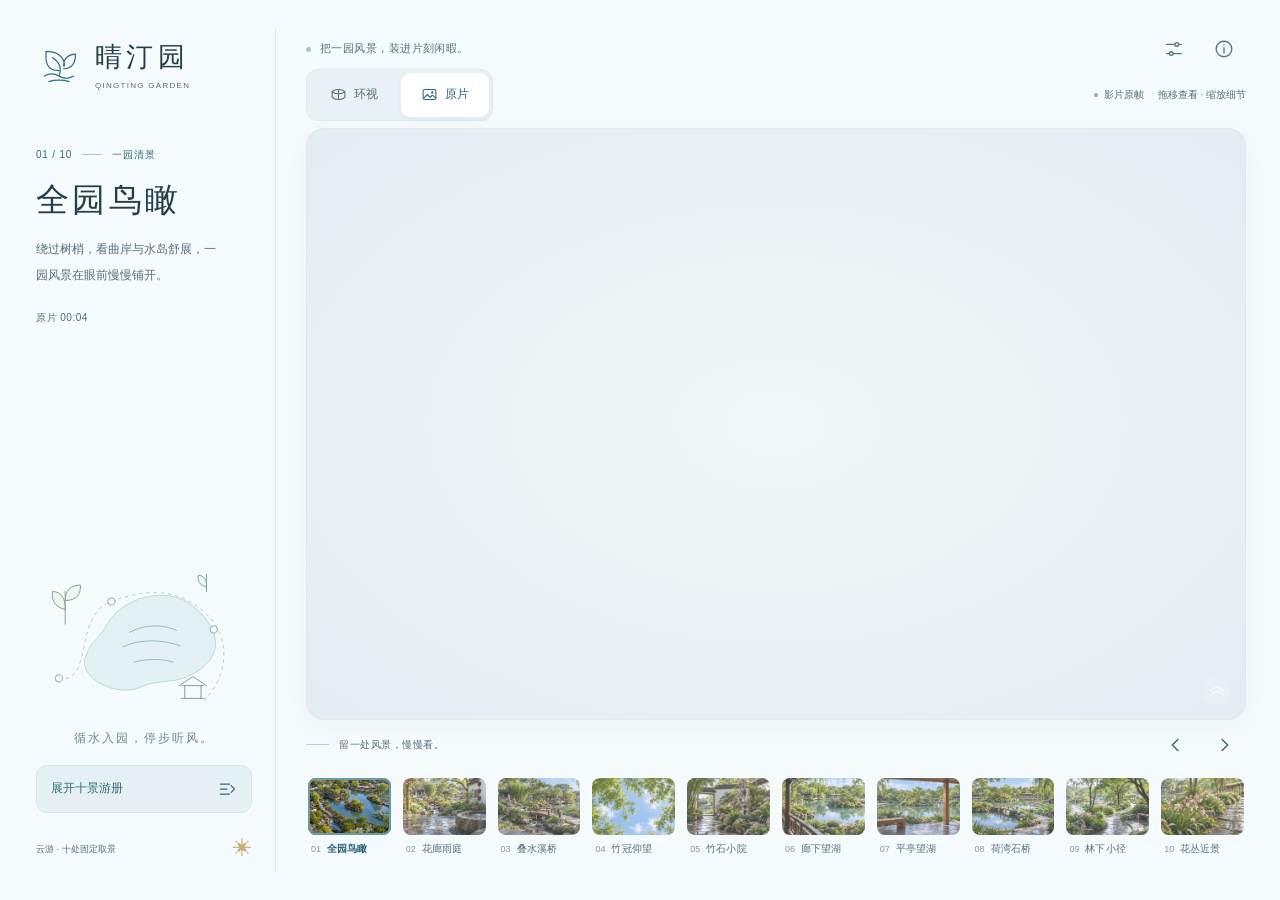
==== commit a3c915fd: "Update Qingting Garden VR to final V17 source frames and ten scenes" ====
--- a/docs/index.html
+++ b/docs/index.html
@@ -1,78 +1,78 @@
-<!doctype html>
-<html lang="zh-CN">
-<head>
-  <meta charset="utf-8">
-  <meta name="viewport" content="width=device-width, initial-scale=1, viewport-fit=cover">
-  <meta name="theme-color" content="#f5fafc">
-  <meta name="description" content="循水入园，停步听风。用一册清景，走近晴汀园的八处风景。">
-  <meta http-equiv="Content-Security-Policy" content="default-src 'none'; script-src 'self'; style-src 'self'; img-src 'self' data:; connect-src 'none'; media-src 'none'; object-src 'none'; base-uri 'none'">
-  <title>晴汀园 · 清景游册</title>
-  <link rel="stylesheet" href="style-fresh-v6.css?v=3">
-</head>
-<body>
-  <main id="tour" class="tour">
-    <aside class="garden-guide" aria-label="晴汀园游册">
-      <header class="brand">
-        <span class="brand-mark" aria-hidden="true"><svg viewBox="0 0 48 48"><path d="M24 29C10 29 9 19 10 8c12 0 20 6 20 16M17 15c8 5 10 12 7 20M29 24c0-9 6-13 13-13 0 10-4 16-13 16M8 35c5-3 11-3 16 0s11 3 16 0M13 41c6-2 16-2 22 0"/></svg></span>
-        <div><p id="tour-title" class="brand-name">晴汀园</p><p class="brand-caption">QINGTING GARDEN</p></div>
-      </header>
-      <section class="scene-heading" aria-label="当前景点">
-        <div class="scene-eyebrow"><span id="scene-counter">06 / 08</span><span class="eyebrow-line" aria-hidden="true"></span><span>一园清景</span></div>
-        <h1 id="scene-title">平亭望湖</h1>
-        <p id="scene-intro" class="scene-intro">坐看湖光，借一缕风，把远处的景色慢慢收进眼里。</p>
-        <span id="source-time" class="source-time">原片 01:44</span>
-      </section>
-      <div class="garden-sketch" aria-hidden="true">
-        <svg viewBox="0 0 220 170"><path class="pond" d="M70 62c17-29 66-42 94-19s35 51 8 70-43 9-67 20-67-10-60-32 15-20 25-39Z"/><path class="ripple" d="M94 72c17-9 37-9 52-2m-59 18c20-9 43-8 63-1m-51 18c14-4 31-4 43 0"/><path class="route" d="M16 123c39 6 15-69 58-85s78-13 106 15 21 69-3 94"/><path class="twig" d="M23 63V27m0 20c-13-3-15-12-14-20 9 0 15 8 14 20Zm0-10c14 0 17-8 17-17-11 0-17 6-17 17ZM179 27V8m0 14c-8-2-10-7-9-13 6 0 10 6 9 13Z"/><path class="pavilion" d="m149 131 15-10 15 10m-27 0h24m-21 0v14m18-14v14m-22 0h26"/><circle class="route-stop" cx="74" cy="38" r="4"/><circle class="route-stop" cx="16" cy="123" r="4"/><circle class="route-stop" cx="187" cy="69" r="4"/></svg>
-        <p>循水入园，停步听风。</p>
-      </div>
-      <button id="scenes-open" class="scene-launcher" type="button" aria-label="打开八处景点目录" aria-expanded="false" aria-haspopup="dialog" aria-controls="scene-dialog"><span>展开八景游册</span><svg viewBox="0 0 24 24" aria-hidden="true"><path d="M4 6h11M4 12h8M4 18h11m2-10 4 4-4 4"/></svg></button>
-      <div class="guide-foot"><span>云游 · 八处固定取景</span><span class="little-flower" aria-hidden="true">✳</span></div>
-    </aside>
-    <section class="viewer-panel" aria-label="园林影像与游览控制">
-      <header class="masthead"><p class="page-note"><span class="note-dot" aria-hidden="true"></span>把一园风景，装进片刻闲暇。</p>      <div class="header-actions">
-        <button id="tools-toggle" class="icon-button" type="button" aria-label="画面工具" aria-expanded="false" aria-controls="view-tools" title="画面工具"><svg viewBox="0 0 24 24" aria-hidden="true"><path d="M4 7h9m4 0h3M4 17h3m4 0h9"/><circle cx="15" cy="7" r="2"/><circle cx="9" cy="17" r="2"/></svg></button>
-        <button id="about-open" class="icon-button" type="button" aria-label="取景说明" aria-haspopup="dialog" aria-controls="about-dialog" title="取景说明"><svg viewBox="0 0 24 24" aria-hidden="true"><circle cx="12" cy="12" r="8.5"/><path d="M12 10.5v6M12 7.5h.01"/></svg></button>
-      </div></header>
-      <div class="view-topbar">      <div class="mode-switch" role="group" aria-label="查看方式">
-        <button id="mode-model" type="button" aria-label="摄影补全环视" aria-pressed="false" disabled><svg viewBox="0 0 24 24" aria-hidden="true"><path d="M3 8c4-4 14-4 18 0v8c-4 4-14 4-18 0zM3 8c4 4 14 4 18 0M12 5v14"/></svg><span>环视</span></button>
-        <button id="mode-photo" type="button" aria-label="原片画面" aria-pressed="true"><svg viewBox="0 0 24 24" aria-hidden="true"><rect x="3" y="5" width="18" height="14" rx="2"/><path d="m4 17 5-5 4 4 3-3 5 4"/><circle cx="16" cy="9" r="1"/></svg><span>原片</span></button>
-      </div><div class="view-caption"><span id="scope-label" class="scope-label" role="status" aria-live="polite">影片原帧</span><span id="view-hint">拖移查看 · 缩放细节</span></div></div>
-      <div class="picture-frame">
-        <section id="view-area" class="view-area" tabindex="0" role="region" aria-label="园林画面，可拖动环视或缩放，Home 复位"><div id="photo-stage" class="photo-stage"><div id="photo-slot" class="photo-slot"></div></div><canvas id="model-canvas" class="panorama" aria-hidden="true" hidden></canvas></section>
-            <div id="view-tools" class="view-tools" role="toolbar" aria-label="画面控制" hidden>
-      <button id="zoom-in" class="icon-button" type="button" aria-label="放大画面" title="放大" disabled><svg viewBox="0 0 24 24" aria-hidden="true"><path d="M5 12h14M12 5v14"/></svg></button>
-      <button id="zoom-out" class="icon-button" type="button" aria-label="缩小画面" title="缩小" disabled><svg viewBox="0 0 24 24" aria-hidden="true"><path d="M5 12h14"/></svg></button>
-      <output id="view-value" aria-label="画面缩放">100%</output>
-      <span class="tool-divider" aria-hidden="true"></span>
-      <button id="reset-view" class="icon-button" type="button" aria-label="复位画面" title="复位 / Home" disabled><svg viewBox="0 0 24 24" aria-hidden="true"><path d="M5 8a8 8 0 1 1-1 7M5 3v5h5"/></svg></button>
-      <button id="fullscreen" class="icon-button" type="button" aria-label="进入全屏" aria-pressed="false" title="全屏"><svg viewBox="0 0 24 24" aria-hidden="true"><path d="M8 3H3v5m13-5h5v5M3 16v5h5m13-5v5h-5"/></svg></button>
-    </div>
-            <div id="load-state" class="load-state" role="status" aria-live="polite" aria-atomic="true"><span class="load-orbit" aria-hidden="true"></span><p id="load-title">正在打开一园清景</p><p id="load-message">影像载入后，可拖动环视。</p><button id="retry" class="primary-button" type="button" hidden>重新载入</button></div>
-        <p id="toast" class="toast" role="status" aria-live="polite" hidden></p>
-        <span class="frame-corner" aria-hidden="true"><svg viewBox="0 0 24 24"><path d="M4 12c5-6 11-6 16 0M4 17c5-6 11-6 16 0"/></svg></span>
-      </div>
-      <div class="frame-footer"><p><span class="tiny-line" aria-hidden="true"></span>留一处风景，慢慢看。</p>      <div class="journey-steps"><button id="scene-prev" class="icon-button" type="button" aria-label="上一处景点" title="上一处" disabled><svg viewBox="0 0 24 24" aria-hidden="true"><path d="m14 6-6 6 6 6"/></svg></button><button id="scene-next" class="icon-button" type="button" aria-label="下一处景点" title="下一处" disabled><svg viewBox="0 0 24 24" aria-hidden="true"><path d="m10 6 6 6-6 6"/></svg></button></div></div>
-      <div class="mobile-story"><span aria-hidden="true">清<br>景</span><p id="scene-intro-mobile">坐看湖光，借一缕风，把远处的景色慢慢收进眼里。</p></div>
-      <nav id="scene-rail" class="scene-rail" aria-label="八景快捷切换"></nav>
-    </section>
-    <dialog id="scene-dialog" class="scene-dialog" aria-labelledby="scene-dialog-title">
-      <div class="sheet-heading"><div><p class="eyebrow">一园八景</p><h2 id="scene-dialog-title">换一处风景</h2></div><button id="scenes-close" class="icon-button dialog-close" type="button" aria-label="关闭景点目录"><svg viewBox="0 0 24 24" aria-hidden="true"><path d="m6 6 12 12M18 6 6 18"/></svg></button></div>
-      <nav id="scene-nav" class="scene-nav" aria-label="选择景点"></nav>
-      <p class="sheet-note">八处固定取景，可切换环视与原片。</p>
-    </dialog>
-    <dialog id="about-dialog" class="about-dialog" aria-labelledby="about-title">
-      <button id="about-close" class="icon-button dialog-close" type="button" aria-label="关闭取景说明"><svg viewBox="0 0 24 24" aria-hidden="true"><path d="m6 6 12 12M18 6 6 18"/></svg></button>
-      <p class="eyebrow">关于这次云游</p><h2 id="about-title">从影片，走近园林</h2>
-      <p><strong>原片取景</strong>在独立原片模式完整显示最终v14影片所选原始PNG，不修改原片像素，可拖移、缩放或保存。</p>
-      <p><strong>摄影环视补全</strong>环视模式仅使用同一补全全景引导的六面摄影风格影像，不叠加原片。未拍方向与生成细节为推定，可在固定位置拖动看四周；不是恢复的原始三维模型，也不能保证完整360°与影片相同。</p>
-      <p class="about-help">拖动看四周，双指或滚轮缩放。键盘方向键移动视角，Home 复位。</p>
-      <a id="download-source" class="download-source" download hidden><span>保存当前原片</span><svg viewBox="0 0 24 24" aria-hidden="true"><path d="M12 3v12m-5-5 5 5 5-5M4 17v4h16v-4"/></svg></a>
-      <details class="source-identity"><summary>影像来源与标识</summary><dl><dt>影片 SHA-256</dt><dd id="movie-sha">未提供</dd><dt>原帧 SHA-256</dt><dd id="source-sha">未提供</dd><dt>取景时间</dt><dd id="about-time">未提供</dd><dt>环视补全依据 SHA-256</dt><dd id="model-sha">未提供</dd><dt>环视补全</dt><dd id="model-status">尚未载入</dd></dl></details>
-    </dialog>
-  </main>
-  <noscript><p class="noscript-message">请启用 JavaScript 后查看园林。</p></noscript>
-  <script src="photo-vr-index-v5.js"></script>
-  <script src="viewer-ui-v6.js?v=3"></script>
-</body>
-</html>
+<!doctype html>
+<html lang="zh-CN">
+<head>
+  <meta charset="utf-8">
+  <meta name="viewport" content="width=device-width, initial-scale=1, viewport-fit=cover">
+  <meta name="theme-color" content="#f5fafc">
+  <meta name="description" content="循水入园，停步听风。用一册清景，走近晴汀园的十处风景。">
+  <meta http-equiv="Content-Security-Policy" content="default-src 'none'; script-src 'self'; style-src 'self'; img-src 'self' data:; connect-src 'none'; media-src 'none'; object-src 'none'; base-uri 'none'">
+  <title>晴汀园 · v17 清景游册</title>
+  <link rel="stylesheet" href="style-fresh-v17.css">
+</head>
+<body>
+  <main id="tour" class="tour">
+    <aside class="garden-guide" aria-label="晴汀园游册">
+      <header class="brand">
+        <span class="brand-mark" aria-hidden="true"><svg viewBox="0 0 48 48"><path d="M24 29C10 29 9 19 10 8c12 0 20 6 20 16M17 15c8 5 10 12 7 20M29 24c0-9 6-13 13-13 0 10-4 16-13 16M8 35c5-3 11-3 16 0s11 3 16 0M13 41c6-2 16-2 22 0"/></svg></span>
+        <div><p id="tour-title" class="brand-name">晴汀园</p><p class="brand-caption">QINGTING GARDEN</p></div>
+      </header>
+      <section class="scene-heading" aria-label="当前景点">
+        <div class="scene-eyebrow"><span id="scene-counter">01 / 10</span><span class="eyebrow-line" aria-hidden="true"></span><span>一园清景</span></div>
+        <h1 id="scene-title">全园鸟瞰</h1>
+        <p id="scene-intro" class="scene-intro">坐看湖光，借一缕风，把远处的景色慢慢收进眼里。</p>
+        <span id="source-time" class="source-time">v17 原片 00:04</span>
+      </section>
+      <div class="garden-sketch" aria-hidden="true">
+        <svg viewBox="0 0 220 170"><path class="pond" d="M70 62c17-29 66-42 94-19s35 51 8 70-43 9-67 20-67-10-60-32 15-20 25-39Z"/><path class="ripple" d="M94 72c17-9 37-9 52-2m-59 18c20-9 43-8 63-1m-51 18c14-4 31-4 43 0"/><path class="route" d="M16 123c39 6 15-69 58-85s78-13 106 15 21 69-3 94"/><path class="twig" d="M23 63V27m0 20c-13-3-15-12-14-20 9 0 15 8 14 20Zm0-10c14 0 17-8 17-17-11 0-17 6-17 17ZM179 27V8m0 14c-8-2-10-7-9-13 6 0 10 6 9 13Z"/><path class="pavilion" d="m149 131 15-10 15 10m-27 0h24m-21 0v14m18-14v14m-22 0h26"/><circle class="route-stop" cx="74" cy="38" r="4"/><circle class="route-stop" cx="16" cy="123" r="4"/><circle class="route-stop" cx="187" cy="69" r="4"/></svg>
+        <p>循水入园，停步听风。</p>
+      </div>
+      <button id="scenes-open" class="scene-launcher" type="button" aria-label="打开十处景点目录" aria-expanded="false" aria-haspopup="dialog" aria-controls="scene-dialog"><span>展开十景游册</span><svg viewBox="0 0 24 24" aria-hidden="true"><path d="M4 6h11M4 12h8M4 18h11m2-10 4 4-4 4"/></svg></button>
+      <div class="guide-foot"><span>云游 · 十处固定取景</span><span class="little-flower" aria-hidden="true">✳</span></div>
+    </aside>
+    <section class="viewer-panel" aria-label="园林影像与游览控制">
+      <header class="masthead"><p class="page-note"><span class="note-dot" aria-hidden="true"></span>把一园风景，装进片刻闲暇。</p>      <div class="header-actions">
+        <button id="tools-toggle" class="icon-button" type="button" aria-label="画面工具" aria-expanded="false" aria-controls="view-tools" title="画面工具"><svg viewBox="0 0 24 24" aria-hidden="true"><path d="M4 7h9m4 0h3M4 17h3m4 0h9"/><circle cx="15" cy="7" r="2"/><circle cx="9" cy="17" r="2"/></svg></button>
+        <button id="about-open" class="icon-button" type="button" aria-label="取景说明" aria-haspopup="dialog" aria-controls="about-dialog" title="取景说明"><svg viewBox="0 0 24 24" aria-hidden="true"><circle cx="12" cy="12" r="8.5"/><path d="M12 10.5v6M12 7.5h.01"/></svg></button>
+      </div></header>
+      <div class="view-topbar">      <div class="mode-switch" role="group" aria-label="查看方式">
+        <button id="mode-model" type="button" aria-label="摄影补全环视" aria-pressed="false" disabled><svg viewBox="0 0 24 24" aria-hidden="true"><path d="M3 8c4-4 14-4 18 0v8c-4 4-14 4-18 0zM3 8c4 4 14 4 18 0M12 5v14"/></svg><span>环视</span></button>
+        <button id="mode-photo" type="button" aria-label="原片画面" aria-pressed="true"><svg viewBox="0 0 24 24" aria-hidden="true"><rect x="3" y="5" width="18" height="14" rx="2"/><path d="m4 17 5-5 4 4 3-3 5 4"/><circle cx="16" cy="9" r="1"/></svg><span>原片</span></button>
+      </div><div class="view-caption"><span id="scope-label" class="scope-label" role="status" aria-live="polite">影片原帧</span><span id="view-hint">拖移查看 · 缩放细节</span></div></div>
+      <div class="picture-frame">
+        <section id="view-area" class="view-area" tabindex="0" role="region" aria-label="园林画面，可拖动环视或缩放，Home 复位"><div id="photo-stage" class="photo-stage"><div id="photo-slot" class="photo-slot"></div></div><canvas id="model-canvas" class="panorama" aria-hidden="true" hidden></canvas></section>
+            <div id="view-tools" class="view-tools" role="toolbar" aria-label="画面控制" hidden>
+      <button id="zoom-in" class="icon-button" type="button" aria-label="放大画面" title="放大" disabled><svg viewBox="0 0 24 24" aria-hidden="true"><path d="M5 12h14M12 5v14"/></svg></button>
+      <button id="zoom-out" class="icon-button" type="button" aria-label="缩小画面" title="缩小" disabled><svg viewBox="0 0 24 24" aria-hidden="true"><path d="M5 12h14"/></svg></button>
+      <output id="view-value" aria-label="画面缩放">100%</output>
+      <span class="tool-divider" aria-hidden="true"></span>
+      <button id="reset-view" class="icon-button" type="button" aria-label="复位画面" title="复位 / Home" disabled><svg viewBox="0 0 24 24" aria-hidden="true"><path d="M5 8a8 8 0 1 1-1 7M5 3v5h5"/></svg></button>
+      <button id="fullscreen" class="icon-button" type="button" aria-label="进入全屏" aria-pressed="false" title="全屏"><svg viewBox="0 0 24 24" aria-hidden="true"><path d="M8 3H3v5m13-5h5v5M3 16v5h5m13-5v5h-5"/></svg></button>
+    </div>
+            <div id="load-state" class="load-state" role="status" aria-live="polite" aria-atomic="true"><span class="load-orbit" aria-hidden="true"></span><p id="load-title">正在打开一园清景</p><p id="load-message">影像载入后，可拖动环视。</p><button id="retry" class="primary-button" type="button" hidden>重新载入</button></div>
+        <p id="toast" class="toast" role="status" aria-live="polite" hidden></p>
+        <span class="frame-corner" aria-hidden="true"><svg viewBox="0 0 24 24"><path d="M4 12c5-6 11-6 16 0M4 17c5-6 11-6 16 0"/></svg></span>
+      </div>
+      <div class="frame-footer"><p><span class="tiny-line" aria-hidden="true"></span>留一处风景，慢慢看。</p>      <div class="journey-steps"><button id="scene-prev" class="icon-button" type="button" aria-label="上一处景点" title="上一处" disabled><svg viewBox="0 0 24 24" aria-hidden="true"><path d="m14 6-6 6 6 6"/></svg></button><button id="scene-next" class="icon-button" type="button" aria-label="下一处景点" title="下一处" disabled><svg viewBox="0 0 24 24" aria-hidden="true"><path d="m10 6 6 6-6 6"/></svg></button></div></div>
+      <div class="mobile-story"><span aria-hidden="true">清<br>景</span><p id="scene-intro-mobile">坐看湖光，借一缕风，把远处的景色慢慢收进眼里。</p></div>
+      <nav id="scene-rail" class="scene-rail" aria-label="十景快捷切换"></nav>
+    </section>
+    <dialog id="scene-dialog" class="scene-dialog" aria-labelledby="scene-dialog-title">
+      <div class="sheet-heading"><div><p class="eyebrow">一园十景</p><h2 id="scene-dialog-title">换一处风景</h2></div><button id="scenes-close" class="icon-button dialog-close" type="button" aria-label="关闭景点目录"><svg viewBox="0 0 24 24" aria-hidden="true"><path d="m6 6 12 12M18 6 6 18"/></svg></button></div>
+      <nav id="scene-nav" class="scene-nav" aria-label="选择景点"></nav>
+      <p class="sheet-note">十处固定取景，可切换环视与原片。</p>
+    </dialog>
+    <dialog id="about-dialog" class="about-dialog" aria-labelledby="about-title">
+      <button id="about-close" class="icon-button dialog-close" type="button" aria-label="关闭取景说明"><svg viewBox="0 0 24 24" aria-hidden="true"><path d="m6 6 12 12M18 6 6 18"/></svg></button>
+      <p class="eyebrow">关于这次云游</p><h2 id="about-title">从影片，走近园林</h2>
+      <p><strong>原片取景</strong>在独立原片模式完整显示最终v17影片所选原始PNG，不修改原片像素，可拖移、缩放或保存。</p>
+      <p><strong>摄影环视补全</strong>八个相同场景沿用既有摄影补全；竹石小院与花丛近景依据v17原帧新增六面摄影影像。环视不叠加原片。未拍方向与生成细节为推定，可在固定位置拖动看四周；不是恢复的原始三维模型，也不能保证完整360°与影片相同。</p>
+      <p class="about-help">拖动看四周，双指或滚轮缩放。键盘方向键移动视角，Home 复位。</p>
+      <a id="download-source" class="download-source" download hidden><span>保存当前原片</span><svg viewBox="0 0 24 24" aria-hidden="true"><path d="M12 3v12m-5-5 5 5 5-5M4 17v4h16v-4"/></svg></a>
+      <details class="source-identity"><summary>影像来源与标识</summary><dl><dt>影片 SHA-256</dt><dd id="movie-sha">未提供</dd><dt>原帧 SHA-256</dt><dd id="source-sha">未提供</dd><dt>取景时间</dt><dd id="about-time">未提供</dd><dt>环视补全依据 SHA-256</dt><dd id="model-sha">未提供</dd><dt>环视补全</dt><dd id="model-status">尚未载入</dd></dl></details>
+    </dialog>
+  </main>
+  <noscript><p class="noscript-message">请启用 JavaScript 后查看园林。</p></noscript>
+  <script src="photo-vr-index-v17.js"></script>
+  <script src="viewer-ui-v17.js"></script>
+</body>
+</html>
--- a/docs/style-fresh-v17.css
+++ b/docs/style-fresh-v17.css
@@ -0,0 +1,34 @@
+:root{color-scheme:light;--paper:#f5fafc;--white:#fff;--ink:#253f48;--muted:#566f7a;--water:#326c7a;--wash:#e4f1f3;--line:#dbe8ed;--display:"Songti SC","STSong","SimSun",serif;--body:-apple-system,BlinkMacSystemFont,"PingFang SC","Microsoft YaHei",sans-serif}
+*{box-sizing:border-box}html,body{width:100%;height:100%;margin:0}body{background:var(--paper);color:var(--ink);font:14px/1.6 var(--body);overflow:hidden}button,a,summary,output{font:inherit}button{border:0;cursor:pointer;-webkit-tap-highlight-color:transparent}button,a{touch-action:manipulation}button:disabled{cursor:default;opacity:.35}[hidden]{display:none!important}button:focus-visible,a:focus-visible,summary:focus-visible{outline:2px solid var(--water);outline-offset:3px}svg{width:22px;height:22px;fill:none;stroke:currentColor;stroke-width:1.5;stroke-linecap:round;stroke-linejoin:round}.tour{display:grid;grid-template-columns:248px minmax(0,1fr);gap:30px;width:100%;height:100dvh;min-height:360px;padding:28px 34px 28px 28px;isolation:isolate}.garden-guide{display:flex;flex-direction:column;min-height:0;padding:12px 23px 8px 8px;border-right:1px solid var(--line)}.brand{display:flex;align-items:center;gap:13px}.brand-mark{display:grid;place-items:center;width:46px;height:52px;color:var(--water)}.brand-mark svg{width:44px;height:44px;stroke-width:1.3}.brand-name{font:400 27px/1.3 var(--display);letter-spacing:.16em;margin:0}.brand-caption{margin:5px 0 0;color:var(--muted);font-size:8px;letter-spacing:.16em}.scene-heading{margin-top:clamp(28px,6vh,75px)}.scene-eyebrow{display:flex;align-items:center;gap:10px;color:var(--water);font-size:10px;letter-spacing:.08em;font-variant-numeric:tabular-nums}.eyebrow-line{width:20px;height:1px;background:#a9c9d0}.scene-heading h1{font:400 33px/1.5 var(--display);letter-spacing:.1em;margin:13px 0 12px;white-space:nowrap}.scene-intro{font-size:12px;line-height:2.1;color:var(--muted);margin:0 0 17px;max-width:185px}.source-time{font-size:10px;letter-spacing:.05em;color:#566f7a;font-variant-numeric:tabular-nums}.garden-sketch{margin:auto -5px 12px;max-height:200px;padding-top:14px}.garden-sketch svg{display:block;width:100%;height:auto;max-height:154px;stroke-width:1.1}.pond{fill:#e1f0f2;stroke:#bad8dd}.ripple{stroke:#94bdc6}.route{stroke:#b4cbd2;stroke-dasharray:3 5}.twig{stroke:#7da99a;fill:#eef5ee}.pavilion{stroke:#879c9e}.route-stop{fill:#f5fafc;stroke:#8eabb6}.garden-sketch p{font:400 12px/1.5 var(--display);letter-spacing:.17em;text-align:center;color:#6b8994;margin:8px 0 12px}.scene-launcher{display:flex;align-items:center;justify-content:space-between;gap:8px;min-height:48px;width:100%;padding:0 14px;background:#e4f0f3;border:1px solid #d4e6eb;color:var(--water);border-radius:11px;font-size:12px;transition:background .18s}.scene-launcher:hover{background:#d7e9ee}.scene-launcher svg{width:20px;height:20px}.guide-foot{display:flex;justify-content:space-between;align-items:center;margin-top:21px;color:#566f7a;font-size:9px}.little-flower{color:#caac76;font-size:19px}.viewer-panel{display:grid;grid-template-rows:42px 58px minmax(0,1fr) 49px 103px;min-width:0;min-height:0}.masthead{display:flex;align-items:center;justify-content:space-between;gap:12px}.page-note{display:flex;gap:9px;align-items:center;margin:0;color:var(--muted);font-size:11px;letter-spacing:.04em}.note-dot{width:5px;height:5px;border-radius:50%;background:#a9c5b7}.header-actions{display:flex;gap:6px}.icon-button{display:inline-flex;align-items:center;justify-content:center;flex:0 0 44px;width:44px;min-width:44px;height:44px;min-height:44px;padding:0;border-radius:10px;background:transparent;color:var(--ink);transition:background .18s}.icon-button:hover:not(:disabled),.icon-button[aria-expanded="true"]{background:#e4eff3}.header-actions .icon-button{color:#5a7883}.view-topbar{display:flex;align-items:center;justify-content:space-between;gap:12px;padding:2px 0 11px}.mode-switch{display:flex;align-items:center;gap:3px;padding:3px;background:#e8f1f5;border:1px solid #e0ebef;border-radius:12px}.mode-switch button{display:flex;align-items:center;justify-content:center;gap:7px;min-height:38px;min-width:88px;padding:0 12px;color:#566f7a;background:transparent;border-radius:9px;font-size:12px;transition:background .18s,color .18s}.mode-switch button svg{width:17px;height:17px}.mode-switch button[aria-pressed="true"]{color:#2f6677;background:white;box-shadow:0 2px 7px #335c6d0c}.mode-switch button:hover:not(:disabled):not([aria-pressed="true"]){background:#f5f9fb}.view-caption{display:flex;gap:14px;align-items:center;color:var(--muted);font-size:10px}.scope-label{display:inline-flex;gap:6px;align-items:center;white-space:nowrap}.scope-label::before{content:"";width:4px;height:4px;border-radius:50%;background:#91afa5}.scope-label.is-supplement::before{background:#c6aa77}#view-hint{font-size:10px;color:#566f7a}.picture-frame{position:relative;min-width:0;min-height:0;overflow:hidden;border:1px solid #dce8ec;border-radius:18px;background:#e9f2f4;box-shadow:0 6px 26px #335c6d08}.view-area{position:absolute;inset:0;outline:0;overflow:hidden;touch-action:none;cursor:grab;background:radial-gradient(ellipse at center,#f2f7f8,#e2edf1)}.view-area:focus-visible{outline:2px solid #407f8d;outline-offset:-4px}.view-area.is-dragging{cursor:grabbing}.photo-stage,.photo-slot,.panorama{position:absolute;inset:0;width:100%;height:100%}.photo-slot{display:grid;place-items:center;overflow:hidden}.photo-slot img{display:block;position:static;max-width:none;max-height:none;transform-origin:50% 50%;user-select:none;-webkit-user-drag:none}.panorama{display:block}.frame-corner{position:absolute;bottom:14px;right:14px;display:grid;place-items:center;width:28px;height:28px;border-radius:50%;color:#f2fbfc;background:#fff2;pointer-events:none}.frame-corner svg{width:20px;height:20px}.frame-footer{display:flex;align-items:center;justify-content:space-between;gap:12px}.frame-footer p{display:flex;align-items:center;gap:10px;margin:0;color:#566f7a;font-size:10px;letter-spacing:.05em}.tiny-line{width:23px;height:1px;background:#b7d0d7}.journey-steps{display:flex;gap:4px}.journey-steps .icon-button{width:44px;min-width:44px;height:40px;min-height:40px;color:var(--water)}.journey-steps .icon-button:hover{background:#e4eff3}.scene-rail{display:flex;align-items:stretch;gap:10px;overflow-x:auto;overflow-y:hidden;scrollbar-width:thin;scrollbar-color:#bfd4dc transparent;padding:2px 1px 5px;min-width:0;scroll-padding:2px}.rail-card{position:relative;flex:1 0 0;min-width:78px;max-width:180px;padding:0 0 4px;text-align:left;color:#566f7a;background:transparent;border:1px solid transparent;border-radius:10px;overflow:hidden;transition:border-color .18s,background .18s}.rail-card .scene-thumb{display:block;width:100%;height:57px;object-fit:cover;border-radius:8px;opacity:.77;transition:opacity .18s}.rail-card .card-info{display:flex;align-items:center;gap:6px;padding:7px 3px 0;white-space:nowrap}.rail-card .node-number{font-size:9px;opacity:.7;font-variant-numeric:tabular-nums}.rail-card .node-label{font-size:10px;letter-spacing:.01em}.rail-card .node-time,.rail-card .scene-check{display:none}.rail-card[aria-current="location"]{color:#28647a}.rail-card[aria-current="location"] .scene-thumb{opacity:1;outline:2px solid #6a9aa8;outline-offset:-2px}.rail-card[aria-current="location"] .node-label{font-weight:600}.rail-card:hover .scene-thumb{opacity:1}.view-tools{position:absolute;z-index:6;top:12px;right:12px;display:flex;align-items:center;gap:2px;max-width:calc(100% - 24px);padding:5px;color:var(--ink);background:#fffffff5;border:1px solid #d7e6eb;border-radius:13px;box-shadow:0 5px 24px #24434d12}.view-tools .icon-button{border-radius:9px}.view-tools output{min-width:39px;text-align:center;font-size:10px;color:#566f7a;font-variant-numeric:tabular-nums}.tool-divider{width:1px;height:23px;background:var(--line);margin:0 3px}.load-state{position:absolute;z-index:6;left:50%;top:50%;transform:translate(-50%,-50%);display:flex;flex-direction:column;align-items:center;width:max-content;max-width:min(400px,calc(100% - 36px));padding:22px 28px;color:var(--ink);background:#fffffff5;border:1px solid #dce8ed;border-radius:16px;text-align:center;pointer-events:none;box-shadow:0 8px 36px #355d6c12}.load-orbit{display:block;width:24px;height:24px;margin:0 0 9px;border:1px solid #c7dde3;border-top-color:var(--water);border-right-color:var(--water);border-radius:50%;animation:orbit 1.2s linear infinite}@keyframes orbit{to{transform:rotate(360deg)}}.load-state p{max-width:340px;margin:3px 0;font-size:12px;line-height:1.8}.load-state #load-message{color:var(--muted);font-size:10px}.load-state.is-error .load-orbit{animation:none;border-color:#b4c7ce}.load-state.is-background{top:13px;right:13px;left:auto;transform:none;max-width:calc(100% - 26px);padding:10px 15px 10px 38px;align-items:flex-start;text-align:left;border-radius:11px}.load-state.is-background .load-orbit{position:absolute;left:13px;top:17px;width:15px;height:15px;margin:0}.load-state.is-background p{font-size:10px;margin:0}.primary-button{pointer-events:auto;min-height:44px;padding:0 17px;margin-top:12px;color:#285f71;background:#e0eef2;border-radius:9px;font-size:12px}.toast{position:absolute;z-index:7;left:50%;bottom:18px;transform:translateX(-50%);width:max-content;max-width:calc(100% - 28px);margin:0;padding:10px 15px;color:#345764;background:#fffffff5;border:1px solid #dce9ec;border-radius:11px;box-shadow:0 4px 20px #24434d15;font-size:11px;text-align:center;pointer-events:none}dialog{color-scheme:light;color:var(--ink);background:#f8fcfd;border:1px solid #d9e8ed;box-shadow:0 20px 100px #24434d25}dialog::backdrop{background:#203e4b4a;backdrop-filter:blur(6px);-webkit-backdrop-filter:blur(6px)}.scene-dialog{position:fixed;inset:0;width:min(960px,calc(100% - 60px));max-height:calc(100dvh - 50px);margin:auto;padding:30px 30px 23px;border-radius:22px;overflow:hidden}.scene-dialog[open]{display:flex;flex-direction:column;animation:sheet-in .22s ease-out}@keyframes sheet-in{from{opacity:0;transform:translateY(8px)}to{opacity:1;transform:translateY(0)}}.sheet-heading{display:flex;flex:0 0 auto;align-items:center;justify-content:space-between;gap:16px;margin-bottom:22px}.eyebrow{margin:0 0 7px;font-size:10px;letter-spacing:.17em;color:#566f7a}.sheet-heading h2,.about-dialog h2{margin:0;font:400 28px/1.4 var(--display);letter-spacing:.12em}.dialog-close{background:#e8f1f4;color:#4c7382}.scene-nav{display:grid;grid-template-columns:repeat(4,minmax(0,1fr));gap:14px;min-height:0;overflow-y:auto;overflow-x:hidden;overscroll-behavior:contain;padding:3px;margin:-3px;scrollbar-width:thin;scrollbar-color:#bbd1da transparent}.scene-card{position:relative;display:flex;flex-direction:column;gap:10px;min-width:0;padding:6px 6px 11px;background:transparent;border:1px solid transparent;border-radius:12px;text-align:left;color:var(--ink);transition:background .18s,border-color .18s}.scene-card:hover{background:#fff;border-color:#d4e6ed}.scene-card[aria-current="location"]{background:#fff;border-color:#79a6b6;box-shadow:0 3px 12px #355d6c08}.scene-thumb{display:block;width:100%;height:auto;aspect-ratio:16/9;object-fit:cover;border-radius:8px;background:#e0ecf0}.card-info{display:grid;grid-template-columns:25px minmax(0,1fr);grid-template-rows:auto auto;gap:4px 6px;padding:0 4px}.node-number{grid-column:1;grid-row:1/3;align-self:center;color:#566f7a;font-size:10px;font-variant-numeric:tabular-nums}.node-label{grid-column:2;grid-row:1;font-size:13px;line-height:1.4;letter-spacing:.03em;white-space:nowrap}.node-time{grid-column:2;grid-row:2;color:#566f7a;font-size:10px}.scene-check{position:absolute;display:grid;place-items:center;right:12px;top:12px;width:24px;height:24px;border-radius:50%;font-size:12px;color:#2b6474;background:#f1f9fb;opacity:0;box-shadow:0 2px 8px #243e4822}.scene-card[aria-current="location"] .scene-check{opacity:1}.sheet-note{flex:0 0 auto;margin:18px 3px 0;font-size:10px;color:#566f7a}.about-dialog{position:fixed;inset:0;width:min(510px,calc(100% - 36px));max-height:calc(100dvh - 44px);margin:auto;padding:39px 32px 27px;border-radius:21px;overflow-y:auto;overscroll-behavior:contain;scrollbar-width:thin}.about-dialog>.dialog-close{position:absolute;right:12px;top:12px}.about-dialog h2{margin:0 0 22px;padding-right:18px}.about-dialog>p:not(.eyebrow){font-size:12px;line-height:2;color:#566f7a;margin:0 0 17px}.about-dialog strong{font-weight:500;color:#315867}.about-dialog p.about-help{font-size:11px;color:#566f7a}.download-source{display:flex;justify-content:space-between;align-items:center;gap:16px;min-height:48px;padding:0 14px;margin:22px 0;color:#3d7285;background:#e5f1f5;border:1px solid #d6e7ed;border-radius:10px;font-size:12px;text-decoration:none}.download-source svg{width:18px;height:18px}.source-identity{border-top:1px solid #dbe8ed;margin-top:22px;padding-top:10px}.source-identity summary{display:list-item;min-height:44px;padding:12px 0;color:#566f7a;font-size:11px;cursor:pointer}.source-identity dl{margin:14px 0 0;font-size:10px;line-height:1.8}.source-identity dt{margin-top:13px;color:#566f7a}.source-identity dd{margin:3px 0 0;color:#566f7a;overflow-wrap:anywhere}.noscript-message{position:fixed;z-index:8;inset:40% 20px auto;max-width:430px;margin:auto;padding:22px;color:var(--ink);background:white;border:1px solid var(--line);border-radius:12px;text-align:center}
+@media(min-width:1500px){.tour{grid-template-columns:284px minmax(0,1fr);gap:40px;padding:36px 46px 32px 38px}.garden-guide{padding-right:34px}.scene-heading h1{font-size:38px}.scene-intro{max-width:200px;font-size:13px}.garden-sketch{margin-bottom:25px}.garden-sketch svg{max-height:180px}.viewer-panel{grid-template-rows:46px 62px minmax(0,1fr) 55px 116px}.rail-card .scene-thumb{height:69px}.rail-card .node-label{font-size:11px}}
+@media(max-width:1100px){.tour{grid-template-columns:210px minmax(0,1fr);gap:23px;padding:22px}.garden-guide{padding-right:19px}.scene-heading h1{font-size:28px}.brand-name{font-size:25px}.scene-intro{font-size:11px}.view-caption #view-hint{display:none}.rail-card{flex:0 0 96px}.rail-card .scene-thumb{height:56px}.viewer-panel{grid-template-rows:40px 58px minmax(0,1fr) 48px 97px}.garden-sketch svg{max-height:130px}}
+@media(max-width:760px){.tour{display:flex;flex-direction:column;gap:0;padding:max(16px,env(safe-area-inset-top)) max(16px,env(safe-area-inset-right)) max(10px,env(safe-area-inset-bottom)) max(16px,env(safe-area-inset-left));min-height:380px}.garden-guide{position:relative;display:grid;grid-template-columns:1fr auto;align-items:center;flex:0 0 auto;padding:0 0 14px;border:0}.brand{gap:8px}.brand-mark{width:34px;height:40px}.brand-mark svg{width:32px;height:35px}.brand-name{font-size:23px}.brand-caption{font-size:7px;margin-top:3px;letter-spacing:.12em}.scene-heading{grid-column:1/3;position:relative;margin-top:17px;display:flex;gap:12px;align-items:center;min-width:0}.scene-heading h1{order:1;margin:0;font-size:25px;letter-spacing:.08em}.scene-eyebrow{order:0;font-size:9px}.scene-eyebrow .eyebrow-line,.scene-eyebrow>span:last-child{display:none}.source-time{order:2;margin-left:auto;font-size:9px;white-space:nowrap}.scene-intro,.garden-sketch,.guide-foot{display:none}.scene-launcher{grid-column:2;grid-row:1;width:44px;min-width:44px;height:44px;min-height:44px;padding:0;justify-content:center;border:0;background:#e8f2f5;border-radius:12px}.scene-launcher>span{display:none}.viewer-panel{position:relative;flex:1;display:grid;grid-template-rows:53px minmax(0,1fr) 43px 94px;min-height:0}.masthead{position:absolute;top:0;right:0;z-index:8;height:47px}.page-note{display:none}.header-actions{gap:1px}.header-actions .icon-button{width:40px;min-width:40px;min-height:44px}.view-topbar{padding:0 0 9px;padding-right:85px;gap:8px}.mode-switch{gap:1px;padding:2px;border-radius:11px}.mode-switch button{min-height:40px;min-width:67px;padding:0 10px;gap:6px;font-size:11px}.mode-switch button svg{width:16px;height:16px}.view-caption{display:none}.picture-frame{border-radius:15px}.view-tools{top:10px;right:10px;padding:3px;gap:0}.view-tools output{min-width:34px}.tool-divider{margin:0 2px}.frame-footer p{font-size:9px;gap:8px}.frame-footer .tiny-line{width:17px}.journey-steps .icon-button{height:40px;min-height:40px}.scene-rail{gap:9px}.rail-card{flex:0 0 103px;max-width:103px}.rail-card .scene-thumb{height:55px}.rail-card .card-info{padding-top:6px}.rail-card .node-label{font-size:10px}.frame-corner{bottom:10px;right:10px}.scene-dialog{width:calc(100% - 24px);max-height:calc(100dvh - 28px);padding:24px 17px 18px;border-radius:19px}.scene-nav{grid-template-columns:repeat(2,minmax(0,1fr));gap:11px}.sheet-heading{margin-bottom:17px}.sheet-heading h2{font-size:25px}.node-label{font-size:12px}.node-time{font-size:9px}.card-info{grid-template-columns:21px minmax(0,1fr);gap:3px}.about-dialog{padding:37px 25px 22px}.about-dialog h2{font-size:25px}.load-state{padding:20px}.load-state.is-background{padding:9px 12px 9px 36px}.toast{font-size:10px;bottom:14px}}
+@media(max-width:360px){.tour{padding-left:max(12px,env(safe-area-inset-left));padding-right:max(12px,env(safe-area-inset-right));padding-top:max(12px,env(safe-area-inset-top))}.scene-heading{gap:8px;margin-top:13px}.scene-heading h1{font-size:23px}.scene-eyebrow{font-size:8px}.source-time{font-size:8px}.viewer-panel{grid-template-rows:51px minmax(0,1fr) 41px 88px}.rail-card{flex-basis:95px}.rail-card .scene-thumb{height:50px}.mode-switch button{min-width:63px;padding:0 9px}.mode-switch button svg{display:none}.view-tools .icon-button{width:40px;min-width:40px}.view-tools{max-width:calc(100% - 16px);right:8px}.view-tools output{min-width:30px}.view-tools .tool-divider{margin:0 1px}}
+@media(max-height:650px) and (min-width:761px){.tour{padding-top:14px;padding-bottom:14px;gap:23px}.scene-heading{margin-top:22px}.scene-heading h1{font-size:29px;margin:9px 0}.scene-intro{line-height:1.9;margin-bottom:10px}.garden-sketch{padding-top:5px;margin-bottom:5px}.garden-sketch svg{max-height:90px}.garden-sketch p{font-size:10px;margin:4px 0}.guide-foot{margin-top:12px}.viewer-panel{grid-template-rows:35px 51px minmax(0,1fr) 43px 90px}.rail-card .scene-thumb{height:49px}}
+@media(max-height:520px) and (orientation:landscape){.tour{display:grid;grid-template-columns:155px minmax(0,1fr);gap:17px;padding:12px max(18px,env(safe-area-inset-right)) 10px max(18px,env(safe-area-inset-left));min-height:280px}.garden-guide{display:flex;flex-direction:column;align-items:stretch;padding:0 14px 0 0;border-right:1px solid var(--line);position:static;min-height:0}.brand{gap:7px}.brand-mark{width:29px;height:35px}.brand-mark svg{width:27px;height:31px}.brand-name{font-size:21px}.brand-caption{font-size:6px}.scene-heading{display:block;margin-top:24px}.scene-eyebrow{display:flex;font-size:8px}.scene-heading h1{font-size:23px;margin:7px 0 9px;letter-spacing:.04em}.source-time{display:block;font-size:8px}.scene-intro,.garden-sketch{display:none}.scene-launcher{width:100%;height:44px;min-height:44px;display:flex;justify-content:space-between;padding:0 10px;margin-top:auto;background:#e4f0f3;border:1px solid #d4e6eb;font-size:10px}.scene-launcher>span{display:block}.scene-launcher svg{width:18px;height:18px}.guide-foot{display:none}.viewer-panel{position:relative;display:grid;grid-template-rows:49px minmax(0,1fr) 37px 73px;min-height:0}.masthead{position:absolute;right:0;top:0;height:44px}.view-topbar{padding-right:90px;padding-bottom:7px}.view-caption{display:none}.page-note{display:none}.header-actions{gap:1px}.mode-switch button{min-height:38px;min-width:70px}.rail-card{flex:0 0 91px}.rail-card .scene-thumb{height:39px}.rail-card .card-info{padding-top:4px}.rail-card .node-label{font-size:9px}.scene-rail{gap:8px}.frame-footer p{font-size:9px}.journey-steps .icon-button{min-height:36px;height:36px}.scene-nav{grid-template-columns:repeat(4,minmax(0,1fr));gap:9px}.scene-dialog{width:calc(100% - 36px);max-height:calc(100dvh - 24px);padding:18px 21px 15px}.sheet-heading{margin-bottom:13px}.sheet-heading h2{font-size:23px}.sheet-note{margin-top:11px}.scene-card{gap:7px;padding:4px 4px 8px}.node-label{font-size:11px}.node-time{font-size:8px}.about-dialog{max-height:calc(100dvh - 24px)}}
+.tour:fullscreen{background:var(--paper)}
+@media(prefers-reduced-motion:reduce){*,*::before,*::after{animation:none!important;transition:none!important;scroll-behavior:auto!important}}
+
+/* Every primary action retains a 44px touch target. */
+.mode-switch button,.journey-steps .icon-button{min-height:44px}
+
+.header-actions .icon-button,.view-tools .icon-button{width:44px;min-width:44px}
+.mobile-story{display:none}
+@media(max-width:760px){.view-topbar{padding-right:93px}}
+@media(max-width:760px) and (min-height:700px) and (orientation:portrait){
+ .tour[data-mode="photo"] .viewer-panel{grid-template-rows:53px auto 44px 74px minmax(170px,1fr)}
+ .tour[data-mode="photo"] .picture-frame{aspect-ratio:16/10}
+ .tour[data-mode="photo"] .mobile-story{display:flex;align-items:center;gap:16px;padding:9px 1px 14px}
+ .mobile-story>span{flex:0 0 26px;display:grid;place-items:center;width:26px;height:37px;border:1px solid #b9d3db;border-radius:15px;color:#658a97;font:12px/1.4 var(--display)}
+ .mobile-story p{margin:0;color:#566f7a;font-size:11px;line-height:1.9;max-width:300px}
+ .tour[data-mode="photo"] .scene-rail{display:grid;grid-template-columns:repeat(4,minmax(0,1fr));grid-template-rows:repeat(2,minmax(0,1fr));gap:8px 9px;overflow:hidden;padding-top:3px}
+ .tour[data-mode="photo"] .rail-card{min-width:0;max-width:none;width:100%;align-self:start}
+ .tour[data-mode="photo"] .rail-card .scene-thumb{height:auto;aspect-ratio:1.5;max-height:76px}
+ .tour[data-mode="photo"] .rail-card .node-number{display:none}
+ .tour[data-mode="photo"] .rail-card .card-info{justify-content:center;padding:6px 0 2px}
+ .tour[data-mode="photo"] .rail-card .node-label{font-size:10px}
+}
+
+.view-tools:not([hidden])~.load-state.is-background{top:76px}
+
+@media(max-width:760px) and (min-height:700px) and (orientation:portrait){.tour[data-mode="photo"] .rail-card{display:flex;flex-direction:column;align-self:stretch}.tour[data-mode="photo"] .rail-card .scene-thumb{flex:1;min-height:0;height:0;max-height:none;aspect-ratio:auto}.tour[data-mode="photo"] .rail-card .card-info{flex:0 0 25px;padding-top:6px}}
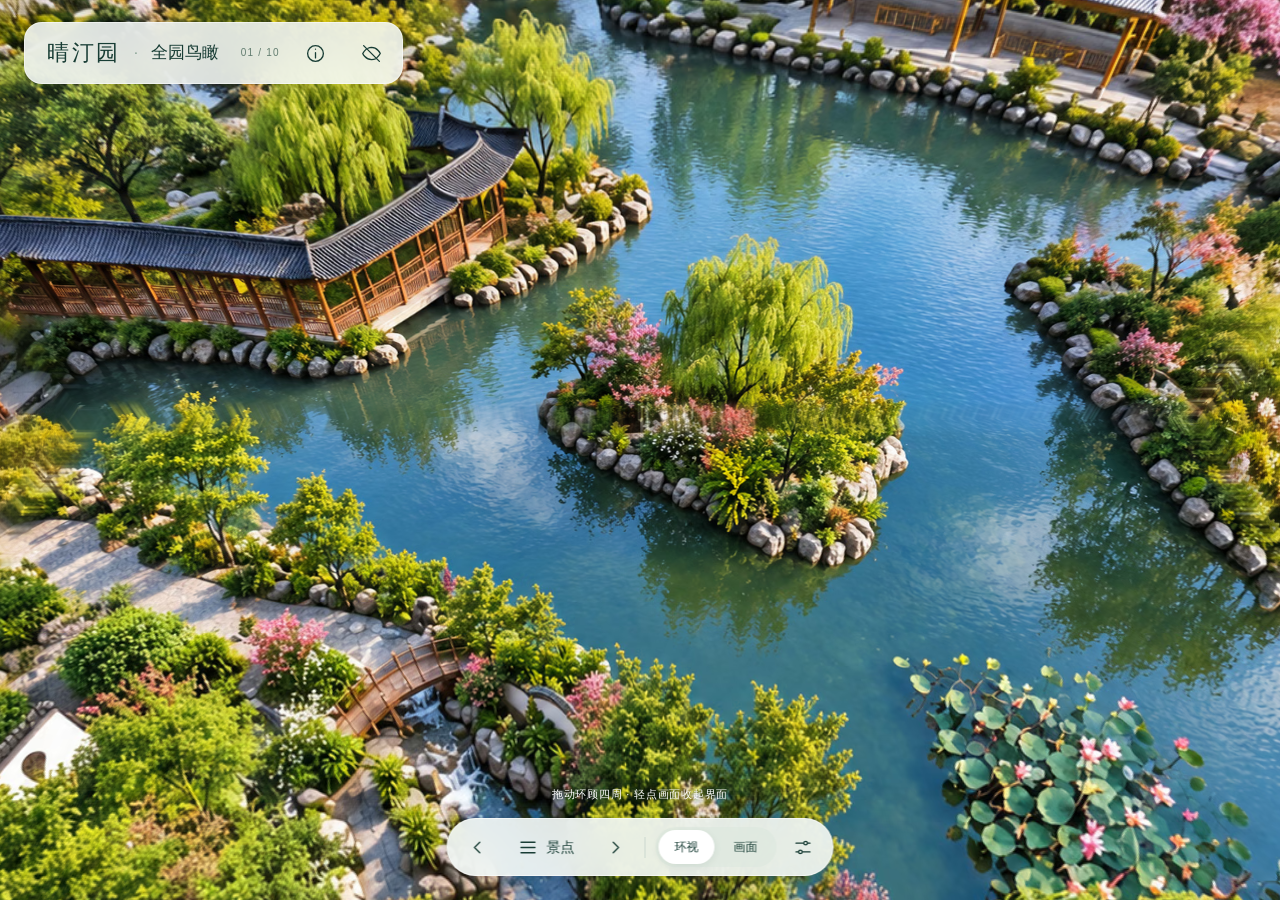
==== commit c097a5f8: "Make garden tour immersive with collapsible controls and audience-facing copy" ====
--- a/docs/index.html
+++ b/docs/index.html
@@ -1,78 +1,28 @@
-<!doctype html>
-<html lang="zh-CN">
-<head>
-  <meta charset="utf-8">
-  <meta name="viewport" content="width=device-width, initial-scale=1, viewport-fit=cover">
-  <meta name="theme-color" content="#f5fafc">
-  <meta name="description" content="循水入园，停步听风。用一册清景，走近晴汀园的十处风景。">
-  <meta http-equiv="Content-Security-Policy" content="default-src 'none'; script-src 'self'; style-src 'self'; img-src 'self' data:; connect-src 'none'; media-src 'none'; object-src 'none'; base-uri 'none'">
-  <title>晴汀园 · v17 清景游册</title>
-  <link rel="stylesheet" href="style-fresh-v17.css">
-</head>
-<body>
-  <main id="tour" class="tour">
-    <aside class="garden-guide" aria-label="晴汀园游册">
-      <header class="brand">
-        <span class="brand-mark" aria-hidden="true"><svg viewBox="0 0 48 48"><path d="M24 29C10 29 9 19 10 8c12 0 20 6 20 16M17 15c8 5 10 12 7 20M29 24c0-9 6-13 13-13 0 10-4 16-13 16M8 35c5-3 11-3 16 0s11 3 16 0M13 41c6-2 16-2 22 0"/></svg></span>
-        <div><p id="tour-title" class="brand-name">晴汀园</p><p class="brand-caption">QINGTING GARDEN</p></div>
-      </header>
-      <section class="scene-heading" aria-label="当前景点">
-        <div class="scene-eyebrow"><span id="scene-counter">01 / 10</span><span class="eyebrow-line" aria-hidden="true"></span><span>一园清景</span></div>
-        <h1 id="scene-title">全园鸟瞰</h1>
-        <p id="scene-intro" class="scene-intro">坐看湖光，借一缕风，把远处的景色慢慢收进眼里。</p>
-        <span id="source-time" class="source-time">v17 原片 00:04</span>
-      </section>
-      <div class="garden-sketch" aria-hidden="true">
-        <svg viewBox="0 0 220 170"><path class="pond" d="M70 62c17-29 66-42 94-19s35 51 8 70-43 9-67 20-67-10-60-32 15-20 25-39Z"/><path class="ripple" d="M94 72c17-9 37-9 52-2m-59 18c20-9 43-8 63-1m-51 18c14-4 31-4 43 0"/><path class="route" d="M16 123c39 6 15-69 58-85s78-13 106 15 21 69-3 94"/><path class="twig" d="M23 63V27m0 20c-13-3-15-12-14-20 9 0 15 8 14 20Zm0-10c14 0 17-8 17-17-11 0-17 6-17 17ZM179 27V8m0 14c-8-2-10-7-9-13 6 0 10 6 9 13Z"/><path class="pavilion" d="m149 131 15-10 15 10m-27 0h24m-21 0v14m18-14v14m-22 0h26"/><circle class="route-stop" cx="74" cy="38" r="4"/><circle class="route-stop" cx="16" cy="123" r="4"/><circle class="route-stop" cx="187" cy="69" r="4"/></svg>
-        <p>循水入园，停步听风。</p>
-      </div>
-      <button id="scenes-open" class="scene-launcher" type="button" aria-label="打开十处景点目录" aria-expanded="false" aria-haspopup="dialog" aria-controls="scene-dialog"><span>展开十景游册</span><svg viewBox="0 0 24 24" aria-hidden="true"><path d="M4 6h11M4 12h8M4 18h11m2-10 4 4-4 4"/></svg></button>
-      <div class="guide-foot"><span>云游 · 十处固定取景</span><span class="little-flower" aria-hidden="true">✳</span></div>
-    </aside>
-    <section class="viewer-panel" aria-label="园林影像与游览控制">
-      <header class="masthead"><p class="page-note"><span class="note-dot" aria-hidden="true"></span>把一园风景，装进片刻闲暇。</p>      <div class="header-actions">
-        <button id="tools-toggle" class="icon-button" type="button" aria-label="画面工具" aria-expanded="false" aria-controls="view-tools" title="画面工具"><svg viewBox="0 0 24 24" aria-hidden="true"><path d="M4 7h9m4 0h3M4 17h3m4 0h9"/><circle cx="15" cy="7" r="2"/><circle cx="9" cy="17" r="2"/></svg></button>
-        <button id="about-open" class="icon-button" type="button" aria-label="取景说明" aria-haspopup="dialog" aria-controls="about-dialog" title="取景说明"><svg viewBox="0 0 24 24" aria-hidden="true"><circle cx="12" cy="12" r="8.5"/><path d="M12 10.5v6M12 7.5h.01"/></svg></button>
-      </div></header>
-      <div class="view-topbar">      <div class="mode-switch" role="group" aria-label="查看方式">
-        <button id="mode-model" type="button" aria-label="摄影补全环视" aria-pressed="false" disabled><svg viewBox="0 0 24 24" aria-hidden="true"><path d="M3 8c4-4 14-4 18 0v8c-4 4-14 4-18 0zM3 8c4 4 14 4 18 0M12 5v14"/></svg><span>环视</span></button>
-        <button id="mode-photo" type="button" aria-label="原片画面" aria-pressed="true"><svg viewBox="0 0 24 24" aria-hidden="true"><rect x="3" y="5" width="18" height="14" rx="2"/><path d="m4 17 5-5 4 4 3-3 5 4"/><circle cx="16" cy="9" r="1"/></svg><span>原片</span></button>
-      </div><div class="view-caption"><span id="scope-label" class="scope-label" role="status" aria-live="polite">影片原帧</span><span id="view-hint">拖移查看 · 缩放细节</span></div></div>
-      <div class="picture-frame">
-        <section id="view-area" class="view-area" tabindex="0" role="region" aria-label="园林画面，可拖动环视或缩放，Home 复位"><div id="photo-stage" class="photo-stage"><div id="photo-slot" class="photo-slot"></div></div><canvas id="model-canvas" class="panorama" aria-hidden="true" hidden></canvas></section>
-            <div id="view-tools" class="view-tools" role="toolbar" aria-label="画面控制" hidden>
-      <button id="zoom-in" class="icon-button" type="button" aria-label="放大画面" title="放大" disabled><svg viewBox="0 0 24 24" aria-hidden="true"><path d="M5 12h14M12 5v14"/></svg></button>
-      <button id="zoom-out" class="icon-button" type="button" aria-label="缩小画面" title="缩小" disabled><svg viewBox="0 0 24 24" aria-hidden="true"><path d="M5 12h14"/></svg></button>
-      <output id="view-value" aria-label="画面缩放">100%</output>
-      <span class="tool-divider" aria-hidden="true"></span>
-      <button id="reset-view" class="icon-button" type="button" aria-label="复位画面" title="复位 / Home" disabled><svg viewBox="0 0 24 24" aria-hidden="true"><path d="M5 8a8 8 0 1 1-1 7M5 3v5h5"/></svg></button>
-      <button id="fullscreen" class="icon-button" type="button" aria-label="进入全屏" aria-pressed="false" title="全屏"><svg viewBox="0 0 24 24" aria-hidden="true"><path d="M8 3H3v5m13-5h5v5M3 16v5h5m13-5v5h-5"/></svg></button>
-    </div>
-            <div id="load-state" class="load-state" role="status" aria-live="polite" aria-atomic="true"><span class="load-orbit" aria-hidden="true"></span><p id="load-title">正在打开一园清景</p><p id="load-message">影像载入后，可拖动环视。</p><button id="retry" class="primary-button" type="button" hidden>重新载入</button></div>
-        <p id="toast" class="toast" role="status" aria-live="polite" hidden></p>
-        <span class="frame-corner" aria-hidden="true"><svg viewBox="0 0 24 24"><path d="M4 12c5-6 11-6 16 0M4 17c5-6 11-6 16 0"/></svg></span>
-      </div>
-      <div class="frame-footer"><p><span class="tiny-line" aria-hidden="true"></span>留一处风景，慢慢看。</p>      <div class="journey-steps"><button id="scene-prev" class="icon-button" type="button" aria-label="上一处景点" title="上一处" disabled><svg viewBox="0 0 24 24" aria-hidden="true"><path d="m14 6-6 6 6 6"/></svg></button><button id="scene-next" class="icon-button" type="button" aria-label="下一处景点" title="下一处" disabled><svg viewBox="0 0 24 24" aria-hidden="true"><path d="m10 6 6 6-6 6"/></svg></button></div></div>
-      <div class="mobile-story"><span aria-hidden="true">清<br>景</span><p id="scene-intro-mobile">坐看湖光，借一缕风，把远处的景色慢慢收进眼里。</p></div>
-      <nav id="scene-rail" class="scene-rail" aria-label="十景快捷切换"></nav>
-    </section>
-    <dialog id="scene-dialog" class="scene-dialog" aria-labelledby="scene-dialog-title">
-      <div class="sheet-heading"><div><p class="eyebrow">一园十景</p><h2 id="scene-dialog-title">换一处风景</h2></div><button id="scenes-close" class="icon-button dialog-close" type="button" aria-label="关闭景点目录"><svg viewBox="0 0 24 24" aria-hidden="true"><path d="m6 6 12 12M18 6 6 18"/></svg></button></div>
-      <nav id="scene-nav" class="scene-nav" aria-label="选择景点"></nav>
-      <p class="sheet-note">十处固定取景，可切换环视与原片。</p>
-    </dialog>
-    <dialog id="about-dialog" class="about-dialog" aria-labelledby="about-title">
-      <button id="about-close" class="icon-button dialog-close" type="button" aria-label="关闭取景说明"><svg viewBox="0 0 24 24" aria-hidden="true"><path d="m6 6 12 12M18 6 6 18"/></svg></button>
-      <p class="eyebrow">关于这次云游</p><h2 id="about-title">从影片，走近园林</h2>
-      <p><strong>原片取景</strong>在独立原片模式完整显示最终v17影片所选原始PNG，不修改原片像素，可拖移、缩放或保存。</p>
-      <p><strong>摄影环视补全</strong>八个相同场景沿用既有摄影补全；竹石小院与花丛近景依据v17原帧新增六面摄影影像。环视不叠加原片。未拍方向与生成细节为推定，可在固定位置拖动看四周；不是恢复的原始三维模型，也不能保证完整360°与影片相同。</p>
-      <p class="about-help">拖动看四周，双指或滚轮缩放。键盘方向键移动视角，Home 复位。</p>
-      <a id="download-source" class="download-source" download hidden><span>保存当前原片</span><svg viewBox="0 0 24 24" aria-hidden="true"><path d="M12 3v12m-5-5 5 5 5-5M4 17v4h16v-4"/></svg></a>
-      <details class="source-identity"><summary>影像来源与标识</summary><dl><dt>影片 SHA-256</dt><dd id="movie-sha">未提供</dd><dt>原帧 SHA-256</dt><dd id="source-sha">未提供</dd><dt>取景时间</dt><dd id="about-time">未提供</dd><dt>环视补全依据 SHA-256</dt><dd id="model-sha">未提供</dd><dt>环视补全</dt><dd id="model-status">尚未载入</dd></dl></details>
-    </dialog>
-  </main>
-  <noscript><p class="noscript-message">请启用 JavaScript 后查看园林。</p></noscript>
-  <script src="photo-vr-index-v17.js"></script>
-  <script src="viewer-ui-v17.js"></script>
-</body>
-</html>
+<!doctype html><html lang="zh-CN"><head>
+<meta charset="utf-8"><meta name="viewport" content="width=device-width,initial-scale=1,viewport-fit=cover">
+<meta name="theme-color" content="#183d35"><meta name="description" content="循水入园，停步听风。走近晴汀园的十处风景。">
+<meta http-equiv="Content-Security-Policy" content="default-src 'none';script-src 'self';style-src 'self';img-src 'self' data:;connect-src 'none';media-src 'none';object-src 'none';base-uri 'none'">
+<title>晴汀园 · 沉浸云游</title><link rel="stylesheet" href="style-fresh-v17.css"></head>
+<body><main id="tour" class="tour" aria-label="晴汀园沉浸云游">
+<section class="picture-frame" aria-label="园景">
+<section id="view-area" class="view-area" tabindex="0" role="region" aria-label="园景，拖动环顾四周">
+<div id="photo-stage" class="photo-stage"><div id="photo-slot" class="photo-slot"></div></div>
+<canvas id="model-canvas" class="panorama" aria-hidden="true" hidden></canvas></section>
+<div id="load-state" class="load-state" role="status" aria-live="polite" aria-atomic="true"><span class="load-orbit" aria-hidden="true"></span><p id="load-title">正在打开一园清景</p><p id="load-message">影像载入后，可拖动环视。</p><button id="retry" class="primary-button" type="button" hidden>重新载入</button></div>
+<p id="toast" class="toast" role="status" aria-live="polite" hidden></p></section>
+<header class="scene-bar chrome" aria-label="当前景点"><div class="brand"><p id="tour-title">晴汀园</p><span aria-hidden="true">·</span><h1 id="scene-title">全园鸟瞰</h1></div><span id="scene-counter" class="scene-counter">01 / 10</span>
+<button id="about-open" type="button" class="icon-button" aria-label="关于晴汀园" title="关于晴汀园" aria-haspopup="dialog" aria-controls="about-dialog"><svg viewBox="0 0 24 24" aria-hidden="true"><circle cx="12" cy="12" r="9"/><path d="M12 11v6M12 7h.01"/></svg></button><button id="hide-ui" type="button" class="icon-button" aria-label="收起界面" title="收起界面" ><svg viewBox="0 0 24 24" aria-hidden="true"><path d="m3 3 18 18M8 6a13 13 0 0 1 4-1c7 0 10 7 10 7a19 19 0 0 1-4 5M6 7a20 20 0 0 0-4 5s3 7 10 7a13 13 0 0 0 5-1"/></svg></button>
+</header><div class="view-dock chrome" aria-label="游览控制">
+<button id="scene-prev" type="button" class="icon-button" aria-label="上一处景点" title="上一处景点" disabled><svg viewBox="0 0 24 24" aria-hidden="true"><path d="m14 6-6 6 6 6"/></svg></button>
+<button id="scenes-open" class="scenes-open" type="button" aria-label="选择景点" aria-expanded="false" aria-haspopup="dialog" aria-controls="scene-dialog"><svg viewBox="0 0 24 24" aria-hidden="true"><path d="M4 6h16M4 12h16M4 18h16"/></svg><span>景点</span></button>
+<button id="scene-next" type="button" class="icon-button" aria-label="下一处景点" title="下一处景点" disabled><svg viewBox="0 0 24 24" aria-hidden="true"><path d="m10 6 6 6-6 6"/></svg></button>
+<span class="dock-rule" aria-hidden="true"></span><div class="mode-switch" role="group" aria-label="观看方式"><button id="mode-model" type="button" aria-label="环视" aria-pressed="true" disabled>环视</button><button id="mode-photo" type="button" aria-label="画面" aria-pressed="false">画面</button></div>
+<button id="tools-toggle" type="button" class="icon-button" aria-label="画面工具" title="画面工具" aria-expanded="false" aria-controls="view-tools"><svg viewBox="0 0 24 24" aria-hidden="true"><path d="M4 7h9m4 0h3M4 17h3m4 0h9"/><circle cx="15" cy="7" r="2"/><circle cx="9" cy="17" r="2"/></svg></button>
+</div><button id="show-ui" class="show-ui" type="button" hidden><svg viewBox="0 0 24 24" aria-hidden="true"><path d="M2 12s3-7 10-7 10 7 10 7-3 7-10 7S2 12 2 12Z"/><circle cx="12" cy="12" r="3"/></svg><span>显示界面</span></button>
+<div id="view-tools" class="view-tools chrome" role="toolbar" aria-label="画面工具" hidden>
+<button id="zoom-in" type="button" class="icon-button" aria-label="放大画面" title="放大画面" disabled><svg viewBox="0 0 24 24" aria-hidden="true"><path d="M5 12h14M12 5v14"/></svg></button><button id="zoom-out" type="button" class="icon-button" aria-label="缩小画面" title="缩小画面" disabled><svg viewBox="0 0 24 24" aria-hidden="true"><path d="M5 12h14"/></svg></button><output id="view-value" aria-label="画面缩放">100%</output><button id="reset-view" type="button" class="icon-button" aria-label="复位画面" title="复位画面" disabled><svg viewBox="0 0 24 24" aria-hidden="true"><path d="M5 8a8 8 0 1 1-1 7M5 3v5h5"/></svg></button><button id="fullscreen" type="button" class="icon-button" aria-label="进入全屏" title="进入全屏" aria-pressed="false"><svg viewBox="0 0 24 24" aria-hidden="true"><path d="M8 3H3v5m13-5h5v5M3 16v5h5m13-5v5h-5"/></svg></button>
+</div><p class="gesture-hint chrome">拖动环顾四周 · 轻点画面收起界面</p>
+<dialog id="scene-dialog" class="scene-dialog" aria-labelledby="scene-dialog-title"><div class="sheet-heading"><div><p class="eyebrow">循水入园，停步听风</p><h2 id="scene-dialog-title">一园十景</h2></div><button id="scenes-close" type="button" class="icon-button" aria-label="关闭景点目录" title="关闭景点目录" ><svg viewBox="0 0 24 24" aria-hidden="true"><path d="m6 6 12 12M18 6 6 18"/></svg></button></div><nav id="scene-nav" class="scene-nav" aria-label="选择景点"></nav></dialog>
+<dialog id="about-dialog" class="about-dialog" aria-labelledby="about-title"><div class="sheet-heading"><h2 id="about-title">晴汀园</h2><button id="about-close" type="button" class="icon-button" aria-label="关闭介绍" title="关闭介绍" ><svg viewBox="0 0 24 24" aria-hidden="true"><path d="m6 6 12 12M18 6 6 18"/></svg></button></div><p>以水为脉，以竹石和花木分隔空间。沿着曲岸，经过雨庭、溪桥、竹院与荷湾，在开合之间发现风景。</p><p id="scene-intro" class="current-description"></p><p class="about-help">拖动环顾四周，双指或滚轮缩放。可收起界面专心看景，再轻点画面或按 Esc 唤回。方向键移动视角，Home 复位。</p><details class="creation-note"><summary>作品说明</summary><p>园林影像为AI创作，环视依据画面补全，未出现的方向与细节为推定。固定取景位置可环顾，不支持自由行走。</p><a id="download-source" class="download-source" download hidden>保存这一幅园景</a></details></dialog>
+<div hidden aria-hidden="true"><span id="source-time"></span><span id="scope-label"></span><span id="view-hint"></span><span id="movie-sha"></span><span id="source-sha"></span><span id="about-time"></span><span id="model-sha"></span><span id="model-status"></span></div>
+</main><noscript><p class="noscript-message">请启用 JavaScript 后查看园林。</p></noscript><script src="photo-vr-index-v17.js"></script><script src="viewer-ui-v17.js"></script></body></html>
--- a/docs/style-fresh-v17.css
+++ b/docs/style-fresh-v17.css
@@ -1,34 +1,6 @@
-:root{color-scheme:light;--paper:#f5fafc;--white:#fff;--ink:#253f48;--muted:#566f7a;--water:#326c7a;--wash:#e4f1f3;--line:#dbe8ed;--display:"Songti SC","STSong","SimSun",serif;--body:-apple-system,BlinkMacSystemFont,"PingFang SC","Microsoft YaHei",sans-serif}
-*{box-sizing:border-box}html,body{width:100%;height:100%;margin:0}body{background:var(--paper);color:var(--ink);font:14px/1.6 var(--body);overflow:hidden}button,a,summary,output{font:inherit}button{border:0;cursor:pointer;-webkit-tap-highlight-color:transparent}button,a{touch-action:manipulation}button:disabled{cursor:default;opacity:.35}[hidden]{display:none!important}button:focus-visible,a:focus-visible,summary:focus-visible{outline:2px solid var(--water);outline-offset:3px}svg{width:22px;height:22px;fill:none;stroke:currentColor;stroke-width:1.5;stroke-linecap:round;stroke-linejoin:round}.tour{display:grid;grid-template-columns:248px minmax(0,1fr);gap:30px;width:100%;height:100dvh;min-height:360px;padding:28px 34px 28px 28px;isolation:isolate}.garden-guide{display:flex;flex-direction:column;min-height:0;padding:12px 23px 8px 8px;border-right:1px solid var(--line)}.brand{display:flex;align-items:center;gap:13px}.brand-mark{display:grid;place-items:center;width:46px;height:52px;color:var(--water)}.brand-mark svg{width:44px;height:44px;stroke-width:1.3}.brand-name{font:400 27px/1.3 var(--display);letter-spacing:.16em;margin:0}.brand-caption{margin:5px 0 0;color:var(--muted);font-size:8px;letter-spacing:.16em}.scene-heading{margin-top:clamp(28px,6vh,75px)}.scene-eyebrow{display:flex;align-items:center;gap:10px;color:var(--water);font-size:10px;letter-spacing:.08em;font-variant-numeric:tabular-nums}.eyebrow-line{width:20px;height:1px;background:#a9c9d0}.scene-heading h1{font:400 33px/1.5 var(--display);letter-spacing:.1em;margin:13px 0 12px;white-space:nowrap}.scene-intro{font-size:12px;line-height:2.1;color:var(--muted);margin:0 0 17px;max-width:185px}.source-time{font-size:10px;letter-spacing:.05em;color:#566f7a;font-variant-numeric:tabular-nums}.garden-sketch{margin:auto -5px 12px;max-height:200px;padding-top:14px}.garden-sketch svg{display:block;width:100%;height:auto;max-height:154px;stroke-width:1.1}.pond{fill:#e1f0f2;stroke:#bad8dd}.ripple{stroke:#94bdc6}.route{stroke:#b4cbd2;stroke-dasharray:3 5}.twig{stroke:#7da99a;fill:#eef5ee}.pavilion{stroke:#879c9e}.route-stop{fill:#f5fafc;stroke:#8eabb6}.garden-sketch p{font:400 12px/1.5 var(--display);letter-spacing:.17em;text-align:center;color:#6b8994;margin:8px 0 12px}.scene-launcher{display:flex;align-items:center;justify-content:space-between;gap:8px;min-height:48px;width:100%;padding:0 14px;background:#e4f0f3;border:1px solid #d4e6eb;color:var(--water);border-radius:11px;font-size:12px;transition:background .18s}.scene-launcher:hover{background:#d7e9ee}.scene-launcher svg{width:20px;height:20px}.guide-foot{display:flex;justify-content:space-between;align-items:center;margin-top:21px;color:#566f7a;font-size:9px}.little-flower{color:#caac76;font-size:19px}.viewer-panel{display:grid;grid-template-rows:42px 58px minmax(0,1fr) 49px 103px;min-width:0;min-height:0}.masthead{display:flex;align-items:center;justify-content:space-between;gap:12px}.page-note{display:flex;gap:9px;align-items:center;margin:0;color:var(--muted);font-size:11px;letter-spacing:.04em}.note-dot{width:5px;height:5px;border-radius:50%;background:#a9c5b7}.header-actions{display:flex;gap:6px}.icon-button{display:inline-flex;align-items:center;justify-content:center;flex:0 0 44px;width:44px;min-width:44px;height:44px;min-height:44px;padding:0;border-radius:10px;background:transparent;color:var(--ink);transition:background .18s}.icon-button:hover:not(:disabled),.icon-button[aria-expanded="true"]{background:#e4eff3}.header-actions .icon-button{color:#5a7883}.view-topbar{display:flex;align-items:center;justify-content:space-between;gap:12px;padding:2px 0 11px}.mode-switch{display:flex;align-items:center;gap:3px;padding:3px;background:#e8f1f5;border:1px solid #e0ebef;border-radius:12px}.mode-switch button{display:flex;align-items:center;justify-content:center;gap:7px;min-height:38px;min-width:88px;padding:0 12px;color:#566f7a;background:transparent;border-radius:9px;font-size:12px;transition:background .18s,color .18s}.mode-switch button svg{width:17px;height:17px}.mode-switch button[aria-pressed="true"]{color:#2f6677;background:white;box-shadow:0 2px 7px #335c6d0c}.mode-switch button:hover:not(:disabled):not([aria-pressed="true"]){background:#f5f9fb}.view-caption{display:flex;gap:14px;align-items:center;color:var(--muted);font-size:10px}.scope-label{display:inline-flex;gap:6px;align-items:center;white-space:nowrap}.scope-label::before{content:"";width:4px;height:4px;border-radius:50%;background:#91afa5}.scope-label.is-supplement::before{background:#c6aa77}#view-hint{font-size:10px;color:#566f7a}.picture-frame{position:relative;min-width:0;min-height:0;overflow:hidden;border:1px solid #dce8ec;border-radius:18px;background:#e9f2f4;box-shadow:0 6px 26px #335c6d08}.view-area{position:absolute;inset:0;outline:0;overflow:hidden;touch-action:none;cursor:grab;background:radial-gradient(ellipse at center,#f2f7f8,#e2edf1)}.view-area:focus-visible{outline:2px solid #407f8d;outline-offset:-4px}.view-area.is-dragging{cursor:grabbing}.photo-stage,.photo-slot,.panorama{position:absolute;inset:0;width:100%;height:100%}.photo-slot{display:grid;place-items:center;overflow:hidden}.photo-slot img{display:block;position:static;max-width:none;max-height:none;transform-origin:50% 50%;user-select:none;-webkit-user-drag:none}.panorama{display:block}.frame-corner{position:absolute;bottom:14px;right:14px;display:grid;place-items:center;width:28px;height:28px;border-radius:50%;color:#f2fbfc;background:#fff2;pointer-events:none}.frame-corner svg{width:20px;height:20px}.frame-footer{display:flex;align-items:center;justify-content:space-between;gap:12px}.frame-footer p{display:flex;align-items:center;gap:10px;margin:0;color:#566f7a;font-size:10px;letter-spacing:.05em}.tiny-line{width:23px;height:1px;background:#b7d0d7}.journey-steps{display:flex;gap:4px}.journey-steps .icon-button{width:44px;min-width:44px;height:40px;min-height:40px;color:var(--water)}.journey-steps .icon-button:hover{background:#e4eff3}.scene-rail{display:flex;align-items:stretch;gap:10px;overflow-x:auto;overflow-y:hidden;scrollbar-width:thin;scrollbar-color:#bfd4dc transparent;padding:2px 1px 5px;min-width:0;scroll-padding:2px}.rail-card{position:relative;flex:1 0 0;min-width:78px;max-width:180px;padding:0 0 4px;text-align:left;color:#566f7a;background:transparent;border:1px solid transparent;border-radius:10px;overflow:hidden;transition:border-color .18s,background .18s}.rail-card .scene-thumb{display:block;width:100%;height:57px;object-fit:cover;border-radius:8px;opacity:.77;transition:opacity .18s}.rail-card .card-info{display:flex;align-items:center;gap:6px;padding:7px 3px 0;white-space:nowrap}.rail-card .node-number{font-size:9px;opacity:.7;font-variant-numeric:tabular-nums}.rail-card .node-label{font-size:10px;letter-spacing:.01em}.rail-card .node-time,.rail-card .scene-check{display:none}.rail-card[aria-current="location"]{color:#28647a}.rail-card[aria-current="location"] .scene-thumb{opacity:1;outline:2px solid #6a9aa8;outline-offset:-2px}.rail-card[aria-current="location"] .node-label{font-weight:600}.rail-card:hover .scene-thumb{opacity:1}.view-tools{position:absolute;z-index:6;top:12px;right:12px;display:flex;align-items:center;gap:2px;max-width:calc(100% - 24px);padding:5px;color:var(--ink);background:#fffffff5;border:1px solid #d7e6eb;border-radius:13px;box-shadow:0 5px 24px #24434d12}.view-tools .icon-button{border-radius:9px}.view-tools output{min-width:39px;text-align:center;font-size:10px;color:#566f7a;font-variant-numeric:tabular-nums}.tool-divider{width:1px;height:23px;background:var(--line);margin:0 3px}.load-state{position:absolute;z-index:6;left:50%;top:50%;transform:translate(-50%,-50%);display:flex;flex-direction:column;align-items:center;width:max-content;max-width:min(400px,calc(100% - 36px));padding:22px 28px;color:var(--ink);background:#fffffff5;border:1px solid #dce8ed;border-radius:16px;text-align:center;pointer-events:none;box-shadow:0 8px 36px #355d6c12}.load-orbit{display:block;width:24px;height:24px;margin:0 0 9px;border:1px solid #c7dde3;border-top-color:var(--water);border-right-color:var(--water);border-radius:50%;animation:orbit 1.2s linear infinite}@keyframes orbit{to{transform:rotate(360deg)}}.load-state p{max-width:340px;margin:3px 0;font-size:12px;line-height:1.8}.load-state #load-message{color:var(--muted);font-size:10px}.load-state.is-error .load-orbit{animation:none;border-color:#b4c7ce}.load-state.is-background{top:13px;right:13px;left:auto;transform:none;max-width:calc(100% - 26px);padding:10px 15px 10px 38px;align-items:flex-start;text-align:left;border-radius:11px}.load-state.is-background .load-orbit{position:absolute;left:13px;top:17px;width:15px;height:15px;margin:0}.load-state.is-background p{font-size:10px;margin:0}.primary-button{pointer-events:auto;min-height:44px;padding:0 17px;margin-top:12px;color:#285f71;background:#e0eef2;border-radius:9px;font-size:12px}.toast{position:absolute;z-index:7;left:50%;bottom:18px;transform:translateX(-50%);width:max-content;max-width:calc(100% - 28px);margin:0;padding:10px 15px;color:#345764;background:#fffffff5;border:1px solid #dce9ec;border-radius:11px;box-shadow:0 4px 20px #24434d15;font-size:11px;text-align:center;pointer-events:none}dialog{color-scheme:light;color:var(--ink);background:#f8fcfd;border:1px solid #d9e8ed;box-shadow:0 20px 100px #24434d25}dialog::backdrop{background:#203e4b4a;backdrop-filter:blur(6px);-webkit-backdrop-filter:blur(6px)}.scene-dialog{position:fixed;inset:0;width:min(960px,calc(100% - 60px));max-height:calc(100dvh - 50px);margin:auto;padding:30px 30px 23px;border-radius:22px;overflow:hidden}.scene-dialog[open]{display:flex;flex-direction:column;animation:sheet-in .22s ease-out}@keyframes sheet-in{from{opacity:0;transform:translateY(8px)}to{opacity:1;transform:translateY(0)}}.sheet-heading{display:flex;flex:0 0 auto;align-items:center;justify-content:space-between;gap:16px;margin-bottom:22px}.eyebrow{margin:0 0 7px;font-size:10px;letter-spacing:.17em;color:#566f7a}.sheet-heading h2,.about-dialog h2{margin:0;font:400 28px/1.4 var(--display);letter-spacing:.12em}.dialog-close{background:#e8f1f4;color:#4c7382}.scene-nav{display:grid;grid-template-columns:repeat(4,minmax(0,1fr));gap:14px;min-height:0;overflow-y:auto;overflow-x:hidden;overscroll-behavior:contain;padding:3px;margin:-3px;scrollbar-width:thin;scrollbar-color:#bbd1da transparent}.scene-card{position:relative;display:flex;flex-direction:column;gap:10px;min-width:0;padding:6px 6px 11px;background:transparent;border:1px solid transparent;border-radius:12px;text-align:left;color:var(--ink);transition:background .18s,border-color .18s}.scene-card:hover{background:#fff;border-color:#d4e6ed}.scene-card[aria-current="location"]{background:#fff;border-color:#79a6b6;box-shadow:0 3px 12px #355d6c08}.scene-thumb{display:block;width:100%;height:auto;aspect-ratio:16/9;object-fit:cover;border-radius:8px;background:#e0ecf0}.card-info{display:grid;grid-template-columns:25px minmax(0,1fr);grid-template-rows:auto auto;gap:4px 6px;padding:0 4px}.node-number{grid-column:1;grid-row:1/3;align-self:center;color:#566f7a;font-size:10px;font-variant-numeric:tabular-nums}.node-label{grid-column:2;grid-row:1;font-size:13px;line-height:1.4;letter-spacing:.03em;white-space:nowrap}.node-time{grid-column:2;grid-row:2;color:#566f7a;font-size:10px}.scene-check{position:absolute;display:grid;place-items:center;right:12px;top:12px;width:24px;height:24px;border-radius:50%;font-size:12px;color:#2b6474;background:#f1f9fb;opacity:0;box-shadow:0 2px 8px #243e4822}.scene-card[aria-current="location"] .scene-check{opacity:1}.sheet-note{flex:0 0 auto;margin:18px 3px 0;font-size:10px;color:#566f7a}.about-dialog{position:fixed;inset:0;width:min(510px,calc(100% - 36px));max-height:calc(100dvh - 44px);margin:auto;padding:39px 32px 27px;border-radius:21px;overflow-y:auto;overscroll-behavior:contain;scrollbar-width:thin}.about-dialog>.dialog-close{position:absolute;right:12px;top:12px}.about-dialog h2{margin:0 0 22px;padding-right:18px}.about-dialog>p:not(.eyebrow){font-size:12px;line-height:2;color:#566f7a;margin:0 0 17px}.about-dialog strong{font-weight:500;color:#315867}.about-dialog p.about-help{font-size:11px;color:#566f7a}.download-source{display:flex;justify-content:space-between;align-items:center;gap:16px;min-height:48px;padding:0 14px;margin:22px 0;color:#3d7285;background:#e5f1f5;border:1px solid #d6e7ed;border-radius:10px;font-size:12px;text-decoration:none}.download-source svg{width:18px;height:18px}.source-identity{border-top:1px solid #dbe8ed;margin-top:22px;padding-top:10px}.source-identity summary{display:list-item;min-height:44px;padding:12px 0;color:#566f7a;font-size:11px;cursor:pointer}.source-identity dl{margin:14px 0 0;font-size:10px;line-height:1.8}.source-identity dt{margin-top:13px;color:#566f7a}.source-identity dd{margin:3px 0 0;color:#566f7a;overflow-wrap:anywhere}.noscript-message{position:fixed;z-index:8;inset:40% 20px auto;max-width:430px;margin:auto;padding:22px;color:var(--ink);background:white;border:1px solid var(--line);border-radius:12px;text-align:center}
-@media(min-width:1500px){.tour{grid-template-columns:284px minmax(0,1fr);gap:40px;padding:36px 46px 32px 38px}.garden-guide{padding-right:34px}.scene-heading h1{font-size:38px}.scene-intro{max-width:200px;font-size:13px}.garden-sketch{margin-bottom:25px}.garden-sketch svg{max-height:180px}.viewer-panel{grid-template-rows:46px 62px minmax(0,1fr) 55px 116px}.rail-card .scene-thumb{height:69px}.rail-card .node-label{font-size:11px}}
-@media(max-width:1100px){.tour{grid-template-columns:210px minmax(0,1fr);gap:23px;padding:22px}.garden-guide{padding-right:19px}.scene-heading h1{font-size:28px}.brand-name{font-size:25px}.scene-intro{font-size:11px}.view-caption #view-hint{display:none}.rail-card{flex:0 0 96px}.rail-card .scene-thumb{height:56px}.viewer-panel{grid-template-rows:40px 58px minmax(0,1fr) 48px 97px}.garden-sketch svg{max-height:130px}}
-@media(max-width:760px){.tour{display:flex;flex-direction:column;gap:0;padding:max(16px,env(safe-area-inset-top)) max(16px,env(safe-area-inset-right)) max(10px,env(safe-area-inset-bottom)) max(16px,env(safe-area-inset-left));min-height:380px}.garden-guide{position:relative;display:grid;grid-template-columns:1fr auto;align-items:center;flex:0 0 auto;padding:0 0 14px;border:0}.brand{gap:8px}.brand-mark{width:34px;height:40px}.brand-mark svg{width:32px;height:35px}.brand-name{font-size:23px}.brand-caption{font-size:7px;margin-top:3px;letter-spacing:.12em}.scene-heading{grid-column:1/3;position:relative;margin-top:17px;display:flex;gap:12px;align-items:center;min-width:0}.scene-heading h1{order:1;margin:0;font-size:25px;letter-spacing:.08em}.scene-eyebrow{order:0;font-size:9px}.scene-eyebrow .eyebrow-line,.scene-eyebrow>span:last-child{display:none}.source-time{order:2;margin-left:auto;font-size:9px;white-space:nowrap}.scene-intro,.garden-sketch,.guide-foot{display:none}.scene-launcher{grid-column:2;grid-row:1;width:44px;min-width:44px;height:44px;min-height:44px;padding:0;justify-content:center;border:0;background:#e8f2f5;border-radius:12px}.scene-launcher>span{display:none}.viewer-panel{position:relative;flex:1;display:grid;grid-template-rows:53px minmax(0,1fr) 43px 94px;min-height:0}.masthead{position:absolute;top:0;right:0;z-index:8;height:47px}.page-note{display:none}.header-actions{gap:1px}.header-actions .icon-button{width:40px;min-width:40px;min-height:44px}.view-topbar{padding:0 0 9px;padding-right:85px;gap:8px}.mode-switch{gap:1px;padding:2px;border-radius:11px}.mode-switch button{min-height:40px;min-width:67px;padding:0 10px;gap:6px;font-size:11px}.mode-switch button svg{width:16px;height:16px}.view-caption{display:none}.picture-frame{border-radius:15px}.view-tools{top:10px;right:10px;padding:3px;gap:0}.view-tools output{min-width:34px}.tool-divider{margin:0 2px}.frame-footer p{font-size:9px;gap:8px}.frame-footer .tiny-line{width:17px}.journey-steps .icon-button{height:40px;min-height:40px}.scene-rail{gap:9px}.rail-card{flex:0 0 103px;max-width:103px}.rail-card .scene-thumb{height:55px}.rail-card .card-info{padding-top:6px}.rail-card .node-label{font-size:10px}.frame-corner{bottom:10px;right:10px}.scene-dialog{width:calc(100% - 24px);max-height:calc(100dvh - 28px);padding:24px 17px 18px;border-radius:19px}.scene-nav{grid-template-columns:repeat(2,minmax(0,1fr));gap:11px}.sheet-heading{margin-bottom:17px}.sheet-heading h2{font-size:25px}.node-label{font-size:12px}.node-time{font-size:9px}.card-info{grid-template-columns:21px minmax(0,1fr);gap:3px}.about-dialog{padding:37px 25px 22px}.about-dialog h2{font-size:25px}.load-state{padding:20px}.load-state.is-background{padding:9px 12px 9px 36px}.toast{font-size:10px;bottom:14px}}
-@media(max-width:360px){.tour{padding-left:max(12px,env(safe-area-inset-left));padding-right:max(12px,env(safe-area-inset-right));padding-top:max(12px,env(safe-area-inset-top))}.scene-heading{gap:8px;margin-top:13px}.scene-heading h1{font-size:23px}.scene-eyebrow{font-size:8px}.source-time{font-size:8px}.viewer-panel{grid-template-rows:51px minmax(0,1fr) 41px 88px}.rail-card{flex-basis:95px}.rail-card .scene-thumb{height:50px}.mode-switch button{min-width:63px;padding:0 9px}.mode-switch button svg{display:none}.view-tools .icon-button{width:40px;min-width:40px}.view-tools{max-width:calc(100% - 16px);right:8px}.view-tools output{min-width:30px}.view-tools .tool-divider{margin:0 1px}}
-@media(max-height:650px) and (min-width:761px){.tour{padding-top:14px;padding-bottom:14px;gap:23px}.scene-heading{margin-top:22px}.scene-heading h1{font-size:29px;margin:9px 0}.scene-intro{line-height:1.9;margin-bottom:10px}.garden-sketch{padding-top:5px;margin-bottom:5px}.garden-sketch svg{max-height:90px}.garden-sketch p{font-size:10px;margin:4px 0}.guide-foot{margin-top:12px}.viewer-panel{grid-template-rows:35px 51px minmax(0,1fr) 43px 90px}.rail-card .scene-thumb{height:49px}}
-@media(max-height:520px) and (orientation:landscape){.tour{display:grid;grid-template-columns:155px minmax(0,1fr);gap:17px;padding:12px max(18px,env(safe-area-inset-right)) 10px max(18px,env(safe-area-inset-left));min-height:280px}.garden-guide{display:flex;flex-direction:column;align-items:stretch;padding:0 14px 0 0;border-right:1px solid var(--line);position:static;min-height:0}.brand{gap:7px}.brand-mark{width:29px;height:35px}.brand-mark svg{width:27px;height:31px}.brand-name{font-size:21px}.brand-caption{font-size:6px}.scene-heading{display:block;margin-top:24px}.scene-eyebrow{display:flex;font-size:8px}.scene-heading h1{font-size:23px;margin:7px 0 9px;letter-spacing:.04em}.source-time{display:block;font-size:8px}.scene-intro,.garden-sketch{display:none}.scene-launcher{width:100%;height:44px;min-height:44px;display:flex;justify-content:space-between;padding:0 10px;margin-top:auto;background:#e4f0f3;border:1px solid #d4e6eb;font-size:10px}.scene-launcher>span{display:block}.scene-launcher svg{width:18px;height:18px}.guide-foot{display:none}.viewer-panel{position:relative;display:grid;grid-template-rows:49px minmax(0,1fr) 37px 73px;min-height:0}.masthead{position:absolute;right:0;top:0;height:44px}.view-topbar{padding-right:90px;padding-bottom:7px}.view-caption{display:none}.page-note{display:none}.header-actions{gap:1px}.mode-switch button{min-height:38px;min-width:70px}.rail-card{flex:0 0 91px}.rail-card .scene-thumb{height:39px}.rail-card .card-info{padding-top:4px}.rail-card .node-label{font-size:9px}.scene-rail{gap:8px}.frame-footer p{font-size:9px}.journey-steps .icon-button{min-height:36px;height:36px}.scene-nav{grid-template-columns:repeat(4,minmax(0,1fr));gap:9px}.scene-dialog{width:calc(100% - 36px);max-height:calc(100dvh - 24px);padding:18px 21px 15px}.sheet-heading{margin-bottom:13px}.sheet-heading h2{font-size:23px}.sheet-note{margin-top:11px}.scene-card{gap:7px;padding:4px 4px 8px}.node-label{font-size:11px}.node-time{font-size:8px}.about-dialog{max-height:calc(100dvh - 24px)}}
-.tour:fullscreen{background:var(--paper)}
-@media(prefers-reduced-motion:reduce){*,*::before,*::after{animation:none!important;transition:none!important;scroll-behavior:auto!important}}
-
-/* Every primary action retains a 44px touch target. */
-.mode-switch button,.journey-steps .icon-button{min-height:44px}
-
-.header-actions .icon-button,.view-tools .icon-button{width:44px;min-width:44px}
-.mobile-story{display:none}
-@media(max-width:760px){.view-topbar{padding-right:93px}}
-@media(max-width:760px) and (min-height:700px) and (orientation:portrait){
- .tour[data-mode="photo"] .viewer-panel{grid-template-rows:53px auto 44px 74px minmax(170px,1fr)}
- .tour[data-mode="photo"] .picture-frame{aspect-ratio:16/10}
- .tour[data-mode="photo"] .mobile-story{display:flex;align-items:center;gap:16px;padding:9px 1px 14px}
- .mobile-story>span{flex:0 0 26px;display:grid;place-items:center;width:26px;height:37px;border:1px solid #b9d3db;border-radius:15px;color:#658a97;font:12px/1.4 var(--display)}
- .mobile-story p{margin:0;color:#566f7a;font-size:11px;line-height:1.9;max-width:300px}
- .tour[data-mode="photo"] .scene-rail{display:grid;grid-template-columns:repeat(4,minmax(0,1fr));grid-template-rows:repeat(2,minmax(0,1fr));gap:8px 9px;overflow:hidden;padding-top:3px}
- .tour[data-mode="photo"] .rail-card{min-width:0;max-width:none;width:100%;align-self:start}
- .tour[data-mode="photo"] .rail-card .scene-thumb{height:auto;aspect-ratio:1.5;max-height:76px}
- .tour[data-mode="photo"] .rail-card .node-number{display:none}
- .tour[data-mode="photo"] .rail-card .card-info{justify-content:center;padding:6px 0 2px}
- .tour[data-mode="photo"] .rail-card .node-label{font-size:10px}
-}
-
-.view-tools:not([hidden])~.load-state.is-background{top:76px}
-
-@media(max-width:760px) and (min-height:700px) and (orientation:portrait){.tour[data-mode="photo"] .rail-card{display:flex;flex-direction:column;align-self:stretch}.tour[data-mode="photo"] .rail-card .scene-thumb{flex:1;min-height:0;height:0;max-height:none;aspect-ratio:auto}.tour[data-mode="photo"] .rail-card .card-info{flex:0 0 25px;padding-top:6px}}
+
+:root{color-scheme:light;--mist:#f5faf8;--ink:#183d35;--soft:#cad8cf;--shadow:#10291f;--white:#fff;--display:"Songti SC","STSong","SimSun",serif;--body:-apple-system,BlinkMacSystemFont,"PingFang SC","Microsoft YaHei",sans-serif}
+*{box-sizing:border-box}html,body{width:100%;height:100%;margin:0;overflow:hidden}body{font:14px/1.5 var(--body);color:var(--ink);background:var(--shadow);overscroll-behavior:none}[hidden]{display:none!important}button,a,summary,output{font:inherit}button{border:0;color:inherit;cursor:pointer;-webkit-tap-highlight-color:transparent;touch-action:manipulation}button:disabled{opacity:.35;cursor:default}button:focus-visible,a:focus-visible,summary:focus-visible{outline:2px solid var(--ink);outline-offset:4px}svg{width:21px;height:21px;fill:none;stroke:currentColor;stroke-width:1.5;stroke-linecap:round;stroke-linejoin:round}.tour,.picture-frame,.view-area,.photo-stage,.photo-slot,.panorama{position:absolute;inset:0;width:100%;height:100%;margin:0}.tour{height:100vh;height:100svh;height:100dvh;isolation:isolate}.picture-frame{overflow:hidden;background:#243a31}.view-area{touch-action:none;outline:none;cursor:grab}.view-area.is-dragging{cursor:grabbing}.photo-stage{display:grid;place-items:center;background:#182a22}.photo-slot{display:grid;place-items:center;overflow:hidden}.photo-slot img{max-width:none;max-height:none;display:block;object-fit:contain;user-select:none;-webkit-user-drag:none;will-change:transform}.panorama{display:block;object-fit:fill}.chrome{position:fixed;z-index:10;transition:opacity .2s ease,transform .2s ease}.scene-bar{top:max(22px,env(safe-area-inset-top));left:24px;display:flex;align-items:center;gap:16px;max-width:calc(100% - 48px);padding:10px 10px 10px 22px;border:1px solid #ffffff80;border-radius:18px;background:#f5faf8df;box-shadow:0 6px 24px #10291f14;backdrop-filter:blur(16px)}.brand{display:flex;gap:13px;align-items:center}.brand p{margin:0;font:22px/1.2 var(--display);letter-spacing:.12em;white-space:nowrap}.brand>span{color:#7e9a8b}.brand h1{margin:0;font:400 17px/1.4 var(--display);white-space:nowrap}.scene-counter{font:10px/1.2 var(--body);letter-spacing:.12em;color:#637e71;margin-left:6px;white-space:nowrap}.icon-button{flex:none;width:40px;height:40px;display:grid;place-items:center;border-radius:50%;background:transparent}.icon-button:hover{background:#cbded36e}.view-dock{bottom:max(24px,env(safe-area-inset-bottom));left:50%;transform:translateX(-50%);display:flex;align-items:center;gap:6px;padding:8px 10px;background:#f5faf8e8;border:1px solid #ffffff8c;border-radius:50px;box-shadow:0 6px 30px #10291f26;backdrop-filter:blur(16px)}.scenes-open{display:flex;align-items:center;gap:8px;height:40px;padding:0 14px;border-radius:22px;background:transparent;white-space:nowrap}.scenes-open:hover{background:#cbded36e}.dock-rule{width:1px;height:21px;background:#cad8cf;margin:0 4px}.mode-switch{display:flex;gap:3px;background:#dbe7df8c;border-radius:25px;padding:3px}.mode-switch button{height:34px;padding:0 16px;border-radius:22px;white-space:nowrap;background:transparent;font-size:12px}.mode-switch button[aria-pressed="true"]{background:#fff;box-shadow:0 2px 7px #183d3514}.gesture-hint{position:fixed;bottom:98px;left:50%;transform:translateX(-50%);margin:0;color:#fff;text-shadow:0 1px 6px #10291f;font-size:11px;letter-spacing:.07em;white-space:nowrap;pointer-events:none}.show-ui{position:fixed;z-index:20;bottom:max(22px,env(safe-area-inset-bottom));right:24px;display:flex;align-items:center;gap:9px;padding:10px 15px;border:1px solid #ffffff70;border-radius:25px;background:#f5faf8c9;box-shadow:0 4px 22px #10291f18;backdrop-filter:blur(16px);font-size:12px}.is-ui-hidden .chrome{opacity:0;pointer-events:none}.is-ui-hidden .scene-bar{transform:translateY(-12px)}.is-ui-hidden .view-dock{transform:translate(-50%,12px)}.view-tools{position:fixed;left:50%;bottom:100px;display:flex;align-items:center;gap:5px;transform:translateX(-50%);padding:8px;border-radius:30px;border:1px solid #ffffff8c;background:#f5faf8ed;box-shadow:0 6px 26px #10291f26;backdrop-filter:blur(16px)}.view-tools output{min-width:44px;text-align:center;font-size:11px}.view-tools:not([hidden])~.gesture-hint{opacity:0}.load-state{position:absolute;z-index:5;top:50%;left:50%;transform:translate(-50%,-50%);max-width:calc(100vw - 44px);width:max-content;min-width:190px;padding:24px 28px;border:1px solid #ffffff80;border-radius:18px;background:#f5faf8ef;text-align:center;box-shadow:0 8px 40px #10291f2b}.load-state p{margin:9px 0 0;font-size:12px}.load-state p:first-of-type{font-family:var(--display);font-size:17px}.load-state.is-background{top:auto;bottom:150px;transform:translateX(-50%);padding:13px 20px;min-width:0}.load-state.is-background .load-orbit{display:none}.load-state.is-background p{margin:3px 0;font-size:11px}.load-orbit{display:block;width:23px;height:23px;margin:0 auto 15px;border:1px solid #becfc4;border-top-color:#183d35;border-radius:50%;animation:turn 1s linear infinite}.primary-button{margin-top:12px;padding:8px 15px;color:#fff;background:#183d35;border-radius:20px}.toast{position:absolute;z-index:30;bottom:170px;left:50%;transform:translateX(-50%);width:max-content;max-width:calc(100vw - 36px);padding:10px 16px;margin:0;background:#f5faf8ed;border-radius:12px;text-align:center;font-size:12px;box-shadow:0 3px 22px #10291f2b;pointer-events:none}.scene-dialog,.about-dialog{margin:auto;border:1px solid #ffffff90;border-radius:22px;padding:26px;background:#f5faf8f5;color:var(--ink);box-shadow:0 15px 70px #10291f4d;max-height:88dvh;overflow:auto;overscroll-behavior:contain;backdrop-filter:blur(22px)}dialog::backdrop{background:#10291f55;backdrop-filter:blur(4px)}.scene-dialog{width:min(850px,calc(100vw - 36px));max-width:850px}.sheet-heading{display:flex;align-items:center;justify-content:space-between;gap:20px;margin:0 0 22px}.sheet-heading h2{margin:0;font:400 28px/1.3 var(--display);letter-spacing:.08em}.eyebrow{margin:0 0 8px;color:#6b8377;font-size:10px;letter-spacing:.1em}.scene-nav{display:grid;grid-template-columns:repeat(5,minmax(0,1fr));gap:16px 12px}.scene-card{position:relative;min-width:0;padding:0 0 8px;border-radius:12px;overflow:hidden;color:var(--ink);text-align:left;background:transparent;border:1px solid transparent}.scene-card:hover,.scene-card[aria-current="location"]{border-color:#8fac9d;background:#e1ece5}.scene-thumb{width:100%;height:auto;aspect-ratio:1.5;object-fit:cover;display:block}.card-info{display:flex;align-items:center;gap:7px;margin:10px 7px 0}.node-number{color:#81958a;font-size:9px}.node-label{font-size:12px;white-space:nowrap}.node-time,.scene-check{display:none}.about-dialog{width:min(520px,calc(100vw - 36px));font-size:14px;line-height:1.9}.about-dialog p{margin:16px 0}.about-help,.creation-note{font-size:12px;color:#5e7769}.creation-note{border-top:1px solid #cad8cf;padding-top:17px;margin-top:22px}.creation-note summary{cursor:pointer}.creation-note a{color:var(--ink);text-underline-offset:4px}.current-description{font-family:var(--display);font-size:18px;color:#466957}.noscript-message{position:fixed;z-index:50;inset:40% 20%;background:#fff;padding:25px;text-align:center}.panorama:focus-visible{outline:0}@keyframes turn{to{transform:rotate(1turn)}}
+@media(max-width:700px){.scene-bar{top:max(14px,env(safe-area-inset-top));left:14px;right:14px;max-width:none;padding:7px 8px 7px 15px;gap:4px;border-radius:15px}.brand{gap:8px;flex:1;min-width:0}.brand p{font-size:20px}.brand h1{font-size:16px;overflow:hidden;text-overflow:ellipsis}.scene-counter{display:none}.scene-bar .icon-button{width:35px;height:35px}.view-dock{bottom:max(18px,env(safe-area-inset-bottom));padding:6px;gap:1px;max-width:calc(100% - 28px)}.view-dock .icon-button{width:35px;height:38px}.scenes-open{padding:0 8px;height:38px;gap:5px;font-size:12px}.scenes-open svg{width:18px}.dock-rule{margin:0 3px}.mode-switch button{padding:0 12px;height:32px;font-size:11px}.gesture-hint{font-size:10px;bottom:84px}.view-tools{bottom:86px;padding:5px;gap:1px}.view-tools .icon-button{width:37px;height:37px}.view-tools output{min-width:38px}.show-ui{right:14px;bottom:max(18px,env(safe-area-inset-bottom));padding:9px 13px}.scene-dialog,.about-dialog{border-radius:18px;padding:20px}.scene-dialog{width:calc(100vw - 24px);max-height:86dvh}.sheet-heading{margin-bottom:18px}.sheet-heading h2{font-size:25px}.scene-nav{grid-template-columns:repeat(2,minmax(0,1fr));gap:12px 10px}.scene-thumb{aspect-ratio:1.7}.node-label{font-size:12px}.load-state.is-background{bottom:132px}.toast{bottom:150px}}
+@media(max-height:470px) and (orientation:landscape){.scene-bar{top:10px;left:12px;padding:5px 7px 5px 14px}.scene-bar .icon-button{width:33px;height:33px}.brand p{font-size:18px}.brand h1{font-size:15px}.gesture-hint{display:none}.view-dock{bottom:12px;padding:4px}.view-dock .icon-button{height:33px}.scenes-open{height:33px}.view-tools{bottom:75px}.scene-dialog,.about-dialog{max-height:88dvh}.scene-nav{grid-template-columns:repeat(5,minmax(0,1fr))}}
+@media(prefers-reduced-motion:reduce){.chrome{transition:none}.load-orbit{animation:none}}
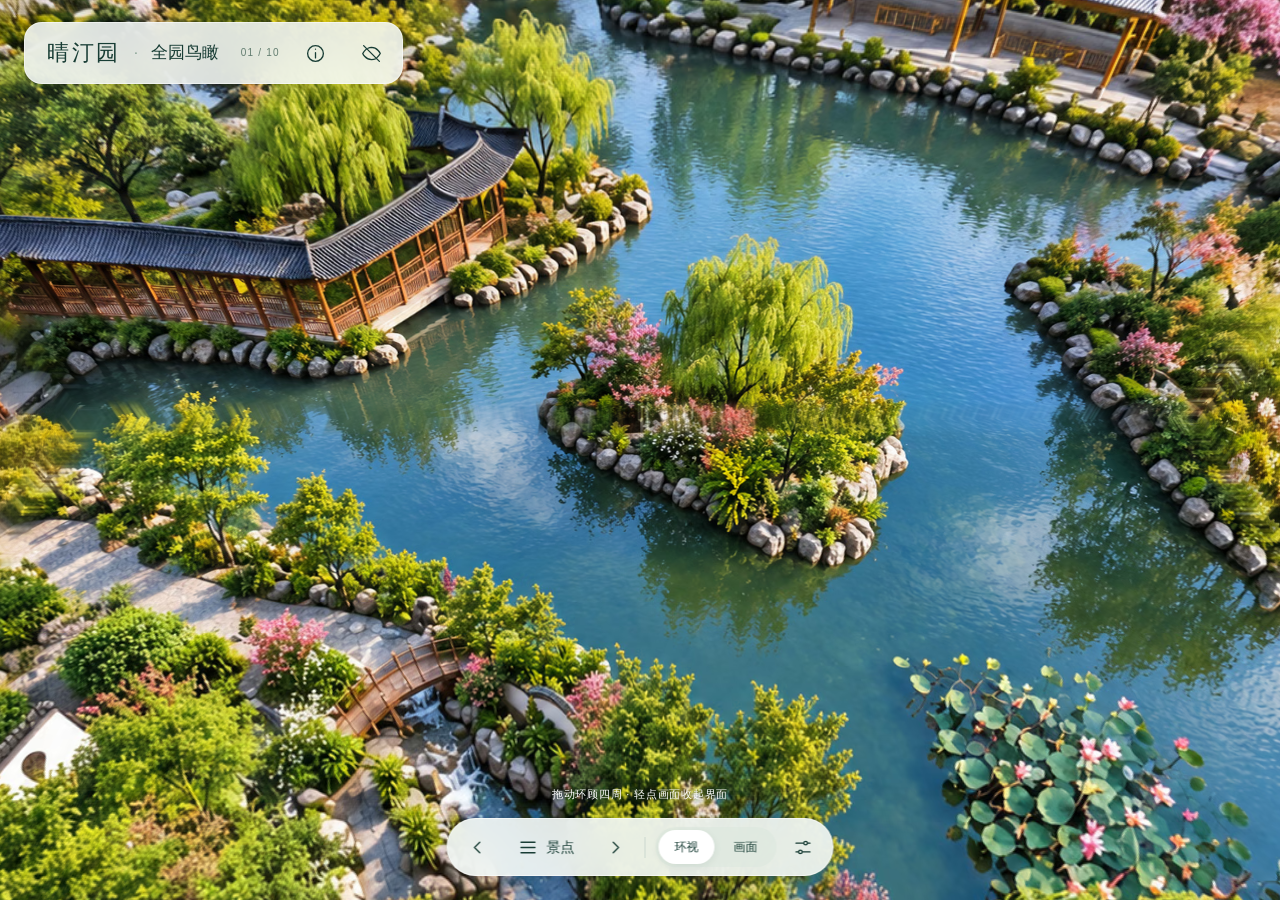
==== commit b60a9e26: "Load garden panoramas first and reuse nearby scene images" ====
--- a/docs/index.html
+++ b/docs/index.html
@@ -25,4 +25,4 @@
 <dialog id="scene-dialog" class="scene-dialog" aria-labelledby="scene-dialog-title"><div class="sheet-heading"><div><p class="eyebrow">循水入园，停步听风</p><h2 id="scene-dialog-title">一园十景</h2></div><button id="scenes-close" type="button" class="icon-button" aria-label="关闭景点目录" title="关闭景点目录" ><svg viewBox="0 0 24 24" aria-hidden="true"><path d="m6 6 12 12M18 6 6 18"/></svg></button></div><nav id="scene-nav" class="scene-nav" aria-label="选择景点"></nav></dialog>
 <dialog id="about-dialog" class="about-dialog" aria-labelledby="about-title"><div class="sheet-heading"><h2 id="about-title">晴汀园</h2><button id="about-close" type="button" class="icon-button" aria-label="关闭介绍" title="关闭介绍" ><svg viewBox="0 0 24 24" aria-hidden="true"><path d="m6 6 12 12M18 6 6 18"/></svg></button></div><p>以水为脉，以竹石和花木分隔空间。沿着曲岸，经过雨庭、溪桥、竹院与荷湾，在开合之间发现风景。</p><p id="scene-intro" class="current-description"></p><p class="about-help">拖动环顾四周，双指或滚轮缩放。可收起界面专心看景，再轻点画面或按 Esc 唤回。方向键移动视角，Home 复位。</p><details class="creation-note"><summary>作品说明</summary><p>园林影像为AI创作，环视依据画面补全，未出现的方向与细节为推定。固定取景位置可环顾，不支持自由行走。</p><a id="download-source" class="download-source" download hidden>保存这一幅园景</a></details></dialog>
 <div hidden aria-hidden="true"><span id="source-time"></span><span id="scope-label"></span><span id="view-hint"></span><span id="movie-sha"></span><span id="source-sha"></span><span id="about-time"></span><span id="model-sha"></span><span id="model-status"></span></div>
-</main><noscript><p class="noscript-message">请启用 JavaScript 后查看园林。</p></noscript><script src="photo-vr-index-v17.js"></script><script src="viewer-ui-v17.js"></script></body></html>+</main><noscript><p class="noscript-message">请启用 JavaScript 后查看园林。</p></noscript><script src="photo-vr-index-v17.js"></script><script src="viewer-ui-v17.js?load=20261030a"></script></body></html>
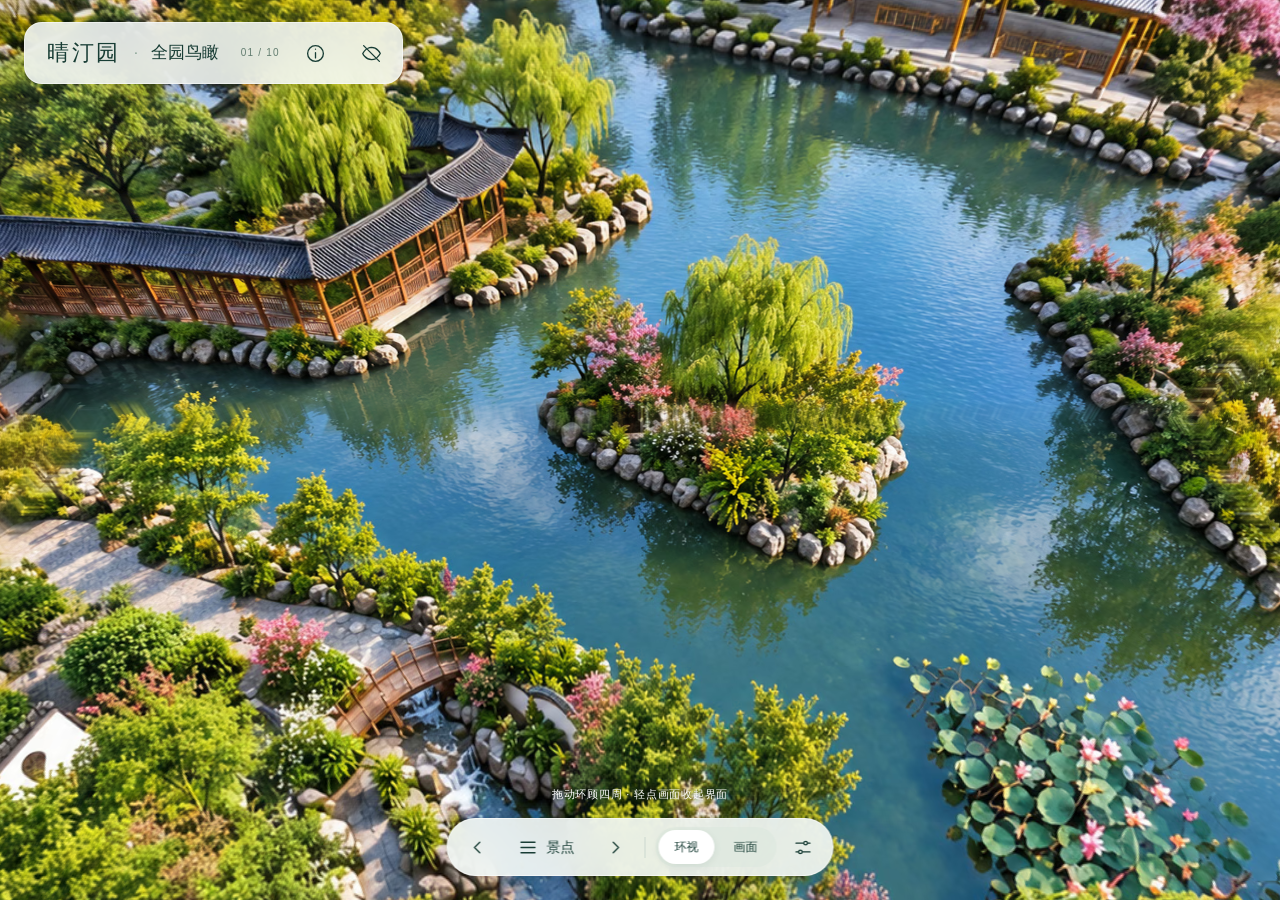
==== commit a08bdec9: "Stop automatic scene preloading after mobile regression" ====
--- a/docs/index.html
+++ b/docs/index.html
@@ -25,4 +25,4 @@
 <dialog id="scene-dialog" class="scene-dialog" aria-labelledby="scene-dialog-title"><div class="sheet-heading"><div><p class="eyebrow">循水入园，停步听风</p><h2 id="scene-dialog-title">一园十景</h2></div><button id="scenes-close" type="button" class="icon-button" aria-label="关闭景点目录" title="关闭景点目录" ><svg viewBox="0 0 24 24" aria-hidden="true"><path d="m6 6 12 12M18 6 6 18"/></svg></button></div><nav id="scene-nav" class="scene-nav" aria-label="选择景点"></nav></dialog>
 <dialog id="about-dialog" class="about-dialog" aria-labelledby="about-title"><div class="sheet-heading"><h2 id="about-title">晴汀园</h2><button id="about-close" type="button" class="icon-button" aria-label="关闭介绍" title="关闭介绍" ><svg viewBox="0 0 24 24" aria-hidden="true"><path d="m6 6 12 12M18 6 6 18"/></svg></button></div><p>以水为脉，以竹石和花木分隔空间。沿着曲岸，经过雨庭、溪桥、竹院与荷湾，在开合之间发现风景。</p><p id="scene-intro" class="current-description"></p><p class="about-help">拖动环顾四周，双指或滚轮缩放。可收起界面专心看景，再轻点画面或按 Esc 唤回。方向键移动视角，Home 复位。</p><details class="creation-note"><summary>作品说明</summary><p>园林影像为AI创作，环视依据画面补全，未出现的方向与细节为推定。固定取景位置可环顾，不支持自由行走。</p><a id="download-source" class="download-source" download hidden>保存这一幅园景</a></details></dialog>
 <div hidden aria-hidden="true"><span id="source-time"></span><span id="scope-label"></span><span id="view-hint"></span><span id="movie-sha"></span><span id="source-sha"></span><span id="about-time"></span><span id="model-sha"></span><span id="model-status"></span></div>
-</main><noscript><p class="noscript-message">请启用 JavaScript 后查看园林。</p></noscript><script src="photo-vr-index-v17.js"></script><script src="viewer-ui-v17.js?load=20261030a"></script></body></html>+</main><noscript><p class="noscript-message">请启用 JavaScript 后查看园林。</p></noscript><script src="photo-vr-index-v17.js"></script><script src="viewer-ui-v17.js?load=20261030b"></script></body></html>
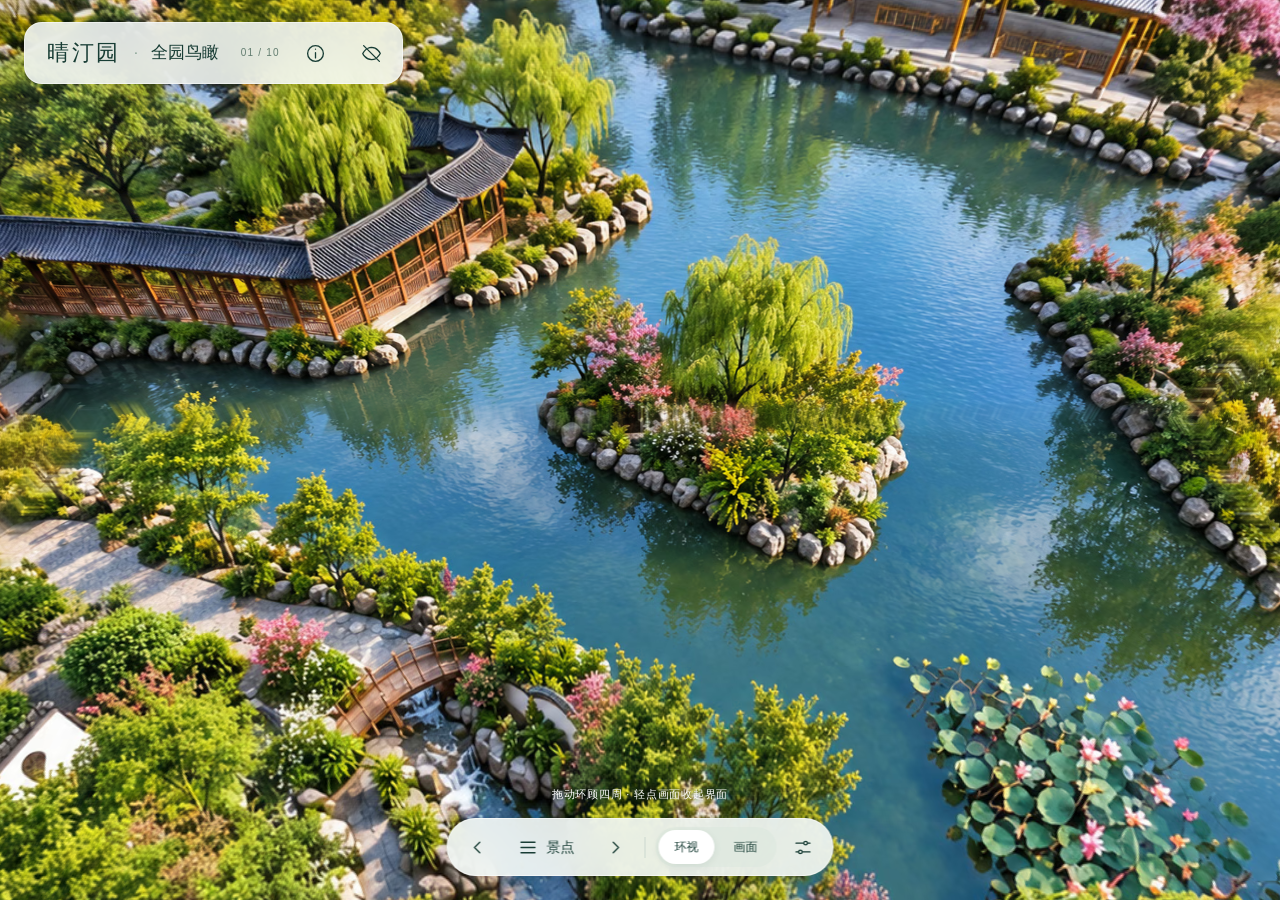
==== commit 8526a453: "Bundle validated scene metadata to avoid per-scene round trips" ====
--- a/docs/index.html
+++ b/docs/index.html
@@ -25,4 +25,4 @@
 <dialog id="scene-dialog" class="scene-dialog" aria-labelledby="scene-dialog-title"><div class="sheet-heading"><div><p class="eyebrow">循水入园，停步听风</p><h2 id="scene-dialog-title">一园十景</h2></div><button id="scenes-close" type="button" class="icon-button" aria-label="关闭景点目录" title="关闭景点目录" ><svg viewBox="0 0 24 24" aria-hidden="true"><path d="m6 6 12 12M18 6 6 18"/></svg></button></div><nav id="scene-nav" class="scene-nav" aria-label="选择景点"></nav></dialog>
 <dialog id="about-dialog" class="about-dialog" aria-labelledby="about-title"><div class="sheet-heading"><h2 id="about-title">晴汀园</h2><button id="about-close" type="button" class="icon-button" aria-label="关闭介绍" title="关闭介绍" ><svg viewBox="0 0 24 24" aria-hidden="true"><path d="m6 6 12 12M18 6 6 18"/></svg></button></div><p>以水为脉，以竹石和花木分隔空间。沿着曲岸，经过雨庭、溪桥、竹院与荷湾，在开合之间发现风景。</p><p id="scene-intro" class="current-description"></p><p class="about-help">拖动环顾四周，双指或滚轮缩放。可收起界面专心看景，再轻点画面或按 Esc 唤回。方向键移动视角，Home 复位。</p><details class="creation-note"><summary>作品说明</summary><p>园林影像为AI创作，环视依据画面补全，未出现的方向与细节为推定。固定取景位置可环顾，不支持自由行走。</p><a id="download-source" class="download-source" download hidden>保存这一幅园景</a></details></dialog>
 <div hidden aria-hidden="true"><span id="source-time"></span><span id="scope-label"></span><span id="view-hint"></span><span id="movie-sha"></span><span id="source-sha"></span><span id="about-time"></span><span id="model-sha"></span><span id="model-status"></span></div>
-</main><noscript><p class="noscript-message">请启用 JavaScript 后查看园林。</p></noscript><script src="photo-vr-index-v17.js"></script><script src="viewer-ui-v17.js?load=20261030b"></script></body></html>+</main><noscript><p class="noscript-message">请启用 JavaScript 后查看园林。</p></noscript><script src="photo-vr-index-v17.js?load=20261030d"></script><script src="viewer-ui-v17.js?load=20261030d"></script></body></html>
